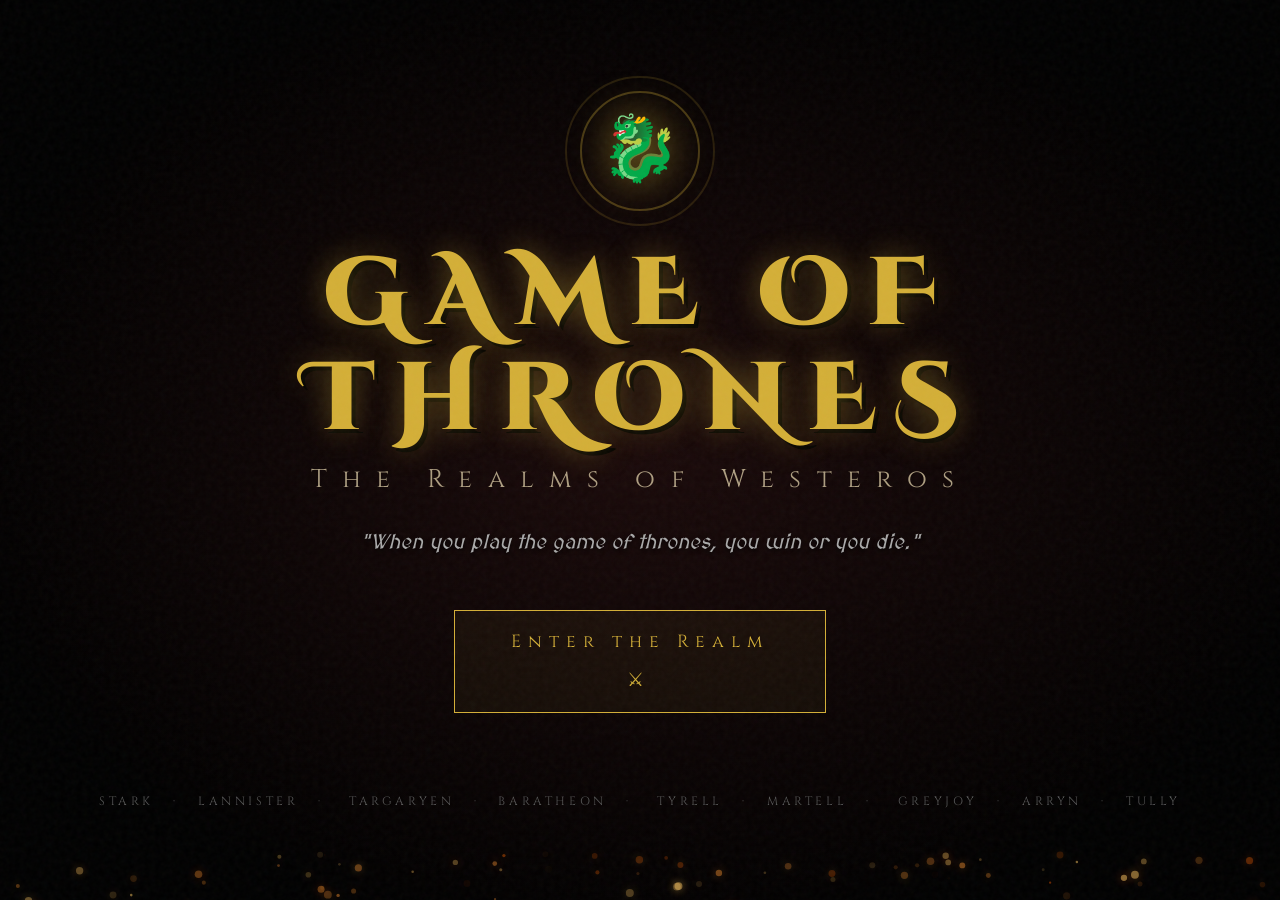
==== index.html @ ed0f96c6 "Upgrade: Added cinematic animations, 3D tilt, particles, and scroll reveals" ====
<!DOCTYPE html>
<html lang="en">
<head>
<meta charset="UTF-8">
<meta name="viewport" content="width=device-width, initial-scale=1.0">
<title>Game of Thrones — Realms of Westeros</title>
<link rel="stylesheet" href="style.css">
<link href="https://fonts.googleapis.com/css2?family=Cinzel+Decorative:wght@400;700;900&family=Cinzel:wght@400;700&family=MedievalSharp&display=swap" rel="stylesheet">
</head>
<body class="landing">

  <!-- Dynamic Ember Particles -->
  <canvas id="emberCanvas"></canvas>
  <div class="film-grain"></div>

  <div class="landing-content">
    <div class="sigil-container">
      <div class="sigil-ring"></div>
      <div class="sigil-ring delay"></div>
      <span class="sigil">🐉</span>
    </div>
    
    <h1 class="title-main">GAME OF THRONES</h1>
    <h2 class="title-sub">The Realms of Westeros</h2>
    <p class="motto">"When you play the game of thrones, you win or you die."</p>

    <a href="map.html" class="enter-btn">
      <span class="btn-text">Enter the Realm</span>
      <div class="sword-divider">
        <span>⚔</span>
      </div>
    </a>

    <div class="houses-strip">
      <span>STARK</span><span>·</span><span>LANNISTER</span><span>·</span>
      <span>TARGARYEN</span><span>·</span><span>BARATHEON</span><span>·</span>
      <span>TYRELL</span><span>·</span><span>MARTELL</span><span>·</span>
      <span>GREYJOY</span><span>·</span><span>ARRYN</span><span>·</span><span>TULLY</span>
    </div>
  </div>

  <script src="script.js"></script>
</body>
</html>
---- style.css ----
/* ============ GLOBAL & VARIABLES ============ */
* { margin: 0; padding: 0; box-sizing: border-box; }

:root {
  --gold: #d4af37;
  --gold-bright: #f0d878;
  --blood: #8a1c1c;
  --dark: #050508;
  --dark-2: #0e0e12;
  --dark-3: #16161d;
  --parchment: #d4c4a0;
  --steel: #8a9ab0;
  --ice: #c8e4ff;
  --ease-premium: cubic-bezier(0.22, 1, 0.36, 1);
}

body {
  background: var(--dark);
  color: var(--parchment);
  font-family: 'Cinzel', serif;
  overflow-x: hidden;
  min-height: 100vh;
  cursor: default;
}

/* Film Grain Overlay */
.film-grain {
  position: fixed;
  inset: 0;
  pointer-events: none;
  z-index: 9999;
  opacity: 0.04;
  background-image: url("data:image/svg+xml,%3Csvg viewBox='0 0 200 200' xmlns='http://www.w3.org/2000/svg'%3E%3Cfilter id='noise'%3E%3CfeTurbulence type='fractalNoise' baseFrequency='0.8' numOctaves='3' stitchTiles='stitch'/%3E%3C/filter%3E%3Crect width='100%25' height='100%25' filter='url(%23noise)'/%3E%3C/svg%3E");
}

/* Custom Scrollbar */
::-webkit-scrollbar { width: 8px; }
::-webkit-scrollbar-track { background: var(--dark); }
::-webkit-scrollbar-thumb { background: var(--gold); border-radius: 4px; }
::-webkit-scrollbar-thumb:hover { background: var(--gold-bright); }

/* ============ LANDING PAGE ============ */
body.landing {
  background: radial-gradient(ellipse at center, #1a0a0a 0%, #000 80%);
  display: flex;
  align-items: center;
  justify-content: center;
  min-height: 100vh;
  position: relative;
  overflow: hidden;
}

#emberCanvas {
  position: absolute;
  inset: 0;
  z-index: 1;
  pointer-events: none;
}

.landing-content {
  text-align: center;
  z-index: 2;
  padding: 2rem;
  animation: fadeInUp 2s var(--ease-premium);
}

@keyframes fadeInUp {
  from { opacity: 0; transform: translateY(60px); }
  to { opacity: 1; transform: translateY(0); }
}

.sigil-container {
  position: relative;
  width: 120px;
  height: 120px;
  margin: 0 auto 2rem;
  display: flex;
  align-items: center;
  justify-content: center;
}

.sigil {
  font-size: 4rem;
  color: var(--gold);
  text-shadow: 0 0 40px rgba(212, 175, 55, 0.6);
  animation: pulse 4s ease-in-out infinite;
  z-index: 2;
}

.sigil-ring {
  position: absolute;
  inset: 0;
  border: 2px solid rgba(212, 175, 55, 0.3);
  border-radius: 50%;
  animation: spin 15s linear infinite;
}

.sigil-ring.delay {
  inset: -15px;
  border-color: rgba(212, 175, 55, 0.15);
  animation: spin 25s linear infinite reverse;
}

@keyframes spin { to { transform: rotate(360deg); } }
@keyframes pulse {
  0%, 100% { transform: scale(1); opacity: 1; }
  50% { transform: scale(1.08); opacity: 0.85; }
}

.title-main {
  font-family: 'Cinzel Decorative', serif;
  font-size: clamp(2.5rem, 8vw, 6rem);
  font-weight: 900;
  color: var(--gold);
  letter-spacing: 0.2em;
  text-shadow: 0 0 30px rgba(212, 175, 55, 0.4), 4px 4px 0 #000;
  margin-bottom: 0.5rem;
  line-height: 1.1;
}

.title-sub {
  font-size: clamp(1rem, 3vw, 1.6rem);
  color: var(--parchment);
  letter-spacing: 0.6em;
  font-weight: 400;
  margin-bottom: 2rem;
  opacity: 0.8;
}

.motto {
  font-family: 'MedievalSharp', cursive;
  font-style: italic;
  font-size: 1.3rem;
  color: #aaa;
  margin-bottom: 3.5rem;
  max-width: 600px;
  margin-left: auto;
  margin-right: auto;
  text-shadow: 0 2px 4px rgba(0,0,0,0.8);
}

.enter-btn {
  display: inline-flex;
  flex-direction: column;
  align-items: center;
  padding: 1.2rem 3.5rem;
  border: 1px solid var(--gold);
  color: var(--gold);
  text-decoration: none;
  font-size: 1.1rem;
  letter-spacing: 0.4em;
  background: rgba(212, 175, 55, 0.05);
  position: relative;
  transition: all 0.5s var(--ease-premium);
  overflow: hidden;
}

.enter-btn::before {
  content: '';
  position: absolute;
  inset: 0;
  background: linear-gradient(90deg, transparent, rgba(212, 175, 55, 0.2), transparent);
  transform: translateX(-100%);
  transition: transform 0.8s var(--ease-premium);
}

.enter-btn:hover {
  background: rgba(212, 175, 55, 0.15);
  color: var(--gold-bright);
  box-shadow: 0 0 40px rgba(212, 175, 55, 0.3), inset 0 0 20px rgba(212, 175, 55, 0.1);
  transform: translateY(-3px);
  border-color: var(--gold-bright);
}

.enter-btn:hover::before { transform: translateX(100%); }

.sword-divider {
  margin-top: 0.8rem;
  color: var(--gold);
  font-size: 1.2rem;
  letter-spacing: 0.5em;
}

.houses-strip {
  margin-top: 5rem;
  color: #555;
  letter-spacing: 0.3em;
  font-size: 0.75rem;
}

.houses-strip span {
  margin: 0 0.6rem;
  transition: all 0.3s;
  cursor: default;
}

.houses-strip span:hover {
  color: var(--gold);
  text-shadow: 0 0 10px rgba(212, 175, 55, 0.5);
}

/* ============ MAIN PAGE ============ */
body.main-page {
  background: radial-gradient(ellipse at top, #120a0a 0%, #050508 60%);
}

#particleCanvas {
  position: fixed;
  inset: 0;
  pointer-events: none;
  z-index: 0;
}

.top-bar {
  position: sticky;
  top: 0;
  z-index: 100;
  background: rgba(5, 5, 8, 0.85);
  backdrop-filter: blur(12px);
  border-bottom: 1px solid rgba(212, 175, 55, 0.3);
  padding: 1rem 2rem;
  display: flex;
  justify-content: space-between;
  align-items: center;
  flex-wrap: wrap;
  gap: 1rem;
  box-shadow: 0 4px 30px rgba(0,0,0,0.8);
}

.brand {
  color: var(--gold);
  font-weight: 900;
  letter-spacing: 0.3em;
  font-size: 1rem;
}

nav { display: flex; gap: 0.5rem; flex-wrap: wrap; }

.nav-btn {
  background: transparent;
  border: 1px solid rgba(255,255,255,0.1);
  color: var(--parchment);
  padding: 0.6rem 1.2rem;
  font-family: 'Cinzel', serif;
  font-size: 0.8rem;
  letter-spacing: 0.15em;
  cursor: pointer;
  transition: all 0.3s var(--ease-premium);
  position: relative;
  overflow: hidden;
}

.nav-btn::after {
  content: '';
  position: absolute;
  bottom: 0; left: 0; width: 0; height: 2px;
  background: var(--gold);
  transition: width 0.3s var(--ease-premium);
}

.nav-btn:hover, .nav-btn.active {
  color: var(--gold);
  border-color: var(--gold);
  background: rgba(212, 175, 55, 0.05);
}

.nav-btn:hover::after, .nav-btn.active::after { width: 100%; }

/* ============ SECTIONS & SCROLL REVEAL ============ */
.section {
  display: none;
  padding: 4rem 2rem;
  max-width: 1400px;
  margin: 0 auto;
  position: relative;
  z-index: 1;
}

.section.active { display: block; animation: fadeIn 0.8s var(--ease-premium); }

@keyframes fadeIn { from { opacity: 0; } to { opacity: 1; } }

.section-title {
  text-align: center;
  font-family: 'Cinzel Decorative', serif;
  font-size: clamp(2rem, 5vw, 3.5rem);
  color: var(--gold);
  letter-spacing: 0.2em;
  margin-bottom: 0.5rem;
  text-shadow: 2px 2px 0 #000, 0 0 30px rgba(212, 175, 55, 0.3);
}

.section-sub {
  text-align: center;
  font-family: 'MedievalSharp', cursive;
  font-style: italic;
  color: #888;
  margin-bottom: 4rem;
  font-size: 1.2rem;
}

.reveal {
  opacity: 0;
  transform: translateY(40px);
  transition: all 0.8s var(--ease-premium);
}

.reveal.visible {
  opacity: 1;
  transform: translateY(0);
}

/* ============ MAP ============ */
.map-container {
  max-width: 700px;
  margin: 0 auto;
  background: linear-gradient(135deg, #12100a 0%, #08080a 100%);
  border: 2px solid rgba(212, 175, 55, 0.4);
  padding: 1.5rem;
  box-shadow: 0 0 60px rgba(212, 175, 55, 0.1), inset 0 0 80px rgba(0,0,0,0.9);
  position: relative;
}

.map-container::before {
  content: '';
  position: absolute;
  inset: 10px;
  border: 1px solid rgba(212, 175, 55, 0.2);
  pointer-events: none;
}

.westeros-map {
  width: 100%;
  height: auto;
  display: block;
  filter: drop-shadow(0 0 15px rgba(0,0,0,0.9));
}

.region {
  cursor: pointer;
  transition: all 0.4s var(--ease-premium);
}

.region:hover {
  filter: brightness(1.4) drop-shadow(0 0 12px var(--gold));
  stroke: var(--gold) !important;
  stroke-width: 2.5 !important;
  transform-origin: center;
}

.wall-marker:hover {
  filter: brightness(1.5) drop-shadow(0 0 20px #fff);
}

.compass { animation: spin 60s linear infinite; }

/* ============ KINGDOMS GRID (3D TILT) ============ */
.kingdoms-grid {
  display: grid;
  grid-template-columns: repeat(auto-fit, minmax(320px, 1fr));
  gap: 2.5rem;
  margin-top: 2rem;
  perspective: 1000px;
}

.kingdom-card {
  background: linear-gradient(145deg, rgba(20, 18, 12, 0.9), rgba(8, 8, 10, 0.95));
  border: 1px solid rgba(212, 175, 55, 0.3);
  padding: 2.5rem 2rem;
  position: relative;
  transition: transform 0.1s, box-shadow 0.4s var(--ease-premium), border-color 0.4s;
  transform-style: preserve-3d;
  backdrop-filter: blur(5px);
}

.kingdom-card::before {
  content: '';
  position: absolute;
  top: 12px; left: 12px; right: 12px; bottom: 12px;
  border: 1px solid rgba(212, 175, 55, 0.15);
  pointer-events: none;
  transition: border-color 0.4s;
}

.kingdom-card:hover {
  box-shadow: 0 20px 50px rgba(0,0,0,0.6), 0 0 30px rgba(212, 175, 55, 0.15);
  border-color: var(--gold);
}

.kingdom-card:hover::before { border-color: rgba(212, 175, 55, 0.4); }

.card-sigil {
  font-size: 3.5rem;
  text-align: center;
  margin-bottom: 1.5rem;
  filter: drop-shadow(0 0 15px rgba(212, 175, 55, 0.4));
  transform: translateZ(20px);
}

.kingdom-card h3 {
  color: var(--gold);
  font-family: 'Cinzel Decorative', serif;
  font-size: 1.5rem;
  text-align: center;
  letter-spacing: 0.15em;
  margin-bottom: 0.5rem;
  transform: translateZ(15px);
}

.kingdom-card .house {
  color: var(--gold-bright);
  text-align: center;
  font-weight: 700;
  margin-bottom: 0.3rem;
  transform: translateZ(10px);
}

.kingdom-card .seat {
  color: #999;
  text-align: center;
  font-size: 0.9rem;
  font-style: italic;
  margin-bottom: 0.8rem;
  transform: translateZ(10px);
}

.kingdom-card .words {
  color: var(--blood);
  text-align: center;
  font-family: 'MedievalSharp', cursive;
  font-style: italic;
  margin-bottom: 1.5rem;
  font-size: 1rem;
  transform: translateZ(10px);
}

.kingdom-card .desc {
  color: var(--parchment);
  font-family: 'MedievalSharp', cursive;
  line-height: 1.7;
  font-size: 0.95rem;
  transform: translateZ(5px);
}

/* ============ THE WALL ============ */
.wall-hero {
  max-width: 900px;
  margin: 0 auto 4rem;
  background: linear-gradient(180deg, #0a1525 0%, #02050a 100%);
  border: 1px solid rgba(138, 154, 176, 0.4);
  padding: 3rem 2rem;
  position: relative;
  overflow: hidden;
  box-shadow: 0 0 50px rgba(138, 154, 176, 0.1);
}

.wall-hero::before {
  content: '';
  position: absolute;
  inset: 0;
  background: linear-gradient(180deg, transparent 0%, rgba(200, 228, 255, 0.03) 50%, transparent 100%);
  animation: iceSweep 6s ease-in-out infinite;
}

@keyframes iceSweep {
  0%, 100% { transform: translateY(-100%); }
  50% { transform: translateY(100%); }
}

.wall-visual {
  display: flex;
  justify-content: center;
  gap: 3px;
  margin-bottom: 3rem;
  height: 160px;
  align-items: flex-end;
}

.ice-block {
  width: 70px;
  background: linear-gradient(180deg, #e8f4ff 0%, #a8c8e8 30%, #6a8aaa 70%, #2a4a6a 100%);
  border: 1px solid rgba(200, 228, 255, 0.4);
  box-shadow: inset 0 0 30px rgba(255,255,255,0.3), 0 0 20px rgba(168, 200, 232, 0.2);
  animation: iceShimmer 4s ease-in-out infinite;
}

.ice-block:nth-child(1) { height: 100%; animation-delay: 0s; }
.ice-block:nth-child(2) { height: 130%; animation-delay: 0.3s; }
.ice-block:nth-child(3) { height: 150%; animation-delay: 0.6s; }
.ice-block:nth-child(4) { height: 130%; animation-delay: 0.9s; }
.ice-block:nth-child(5) { height: 100%; animation-delay: 1.2s; }

@keyframes iceShimmer {
  0%, 100% { filter: brightness(1); }
  50% { filter: brightness(1.3); }
}

.wall-stats {
  display: grid;
  grid-template-columns: repeat(auto-fit, minmax(140px, 1fr));
  gap: 1.5rem;
  text-align: center;
}

.stat {
  padding: 1.5rem 1rem;
  border: 1px solid rgba(138, 154, 176, 0.3);
  background: rgba(0,0,0,0.4);
  backdrop-filter: blur(5px);
  transition: all 0.3s;
}

.stat:hover {
  border-color: var(--ice);
  box-shadow: 0 0 20px rgba(200, 228, 255, 0.1);
}

.stat span {
  display: block;
  font-size: 2.5rem;
  color: var(--ice);
  font-weight: 900;
  text-shadow: 0 0 15px rgba(200, 228, 255, 0.6);
  margin-bottom: 0.5rem;
  font-family: 'Cinzel Decorative', serif;
}

.stat {
  color: #8aaacc;
  font-size: 0.9rem;
  letter-spacing: 0.15em;
}

.wall-content { max-width: 900px; margin: 0 auto; }

.wall-chapter {
  background: linear-gradient(135deg, rgba(10, 26, 42, 0.6), rgba(0, 0, 0, 0.8));
  border-left: 3px solid var(--steel);
  padding: 2.5rem;
  margin-bottom: 2rem;
  position: relative;
  backdrop-filter: blur(5px);
  border: 1px solid rgba(138, 154, 176, 0.2);
  border-left: 3px solid var(--steel);
}

.wall-chapter h3 {
  color: var(--ice);
  font-family: 'Cinzel Decorative', serif;
  font-size: 1.6rem;
  letter-spacing: 0.15em;
  margin-bottom: 1.2rem;
}

.wall-chapter p {
  color: var(--parchment);
  font-family: 'MedievalSharp', cursive;
  line-height: 1.9;
  margin-bottom: 1rem;
  font-size: 1.05rem;
}

.wall-chapter ul { list-style: none; margin: 1.5rem 0; }

.wall-chapter li {
  padding: 0.6rem 0 0.6rem 2rem;
  position: relative;
  color: var(--parchment);
  font-family: 'MedievalSharp', cursive;
  font-size: 1.05rem;
}

.wall-chapter li::before {
  content: '⚔';
  position: absolute;
  left: 0;
  color: var(--gold);
}

.oath {
  font-style: italic;
  color: var(--ice) !important;
  border-top: 1px solid rgba(138, 154, 176, 0.3);
  border-bottom: 1px solid rgba(138, 154, 176, 0.3);
  padding: 1.5rem 0;
  margin-top: 1.5rem;
  text-align: center;
  font-size: 1.1rem;
  letter-spacing: 0.05em;
}

/* ============ INFO PANEL ============ */
.info-panel {
  position: fixed;
  top: 50%;
  left: 50%;
  transform: translate(-50%, -50%) scale(0.9);
  background: linear-gradient(145deg, #14120c, #08080a);
  border: 2px solid var(--gold);
  padding: 3rem;
  max-width: 500px;
  width: 90%;
  z-index: 200;
  box-shadow: 0 0 80px rgba(212, 175, 55, 0.3), 0 20px 60px rgba(0,0,0,0.9);
  animation: panelIn 0.5s var(--ease-premium) forwards;
  backdrop-filter: blur(15px);
}

.info-panel.hidden { display: none; }

@keyframes panelIn {
  to { opacity: 1; transform: translate(-50%, -50%) scale(1); }
}

.close-btn {
  position: absolute;
  top: 1rem;
  right: 1rem;
  background: transparent;
  border: 1px solid rgba(212, 175, 55, 0.3);
  color: var(--gold);
  width: 36px;
  height: 36px;
  font-size: 1.2rem;
  cursor: pointer;
  transition: all 0.3s;
  display: flex;
  align-items: center;
  justify-content: center;
}

.close-btn:hover {
  background: var(--gold);
  color: #000;
}

/* ============ FOOTER ============ */
footer {
  text-align: center;
  padding: 3rem 2rem;
  color: #444;
  border-top: 1px solid rgba(212, 175, 55, 0.1);
  margin-top: 4rem;
  font-size: 0.8rem;
  letter-spacing: 0.2em;
  position: relative;
  z-index: 1;
}

/* ============ RESPONSIVE ============ */
@media (max-width: 768px) {
  .top-bar { flex-direction: column; padding: 1rem; }
  .kingdoms-grid { grid-template-columns: 1fr; }
  .section { padding: 2rem 1rem; }
  .wall-visual { height: 100px; }
  .ice-block { width: 40px; }
}
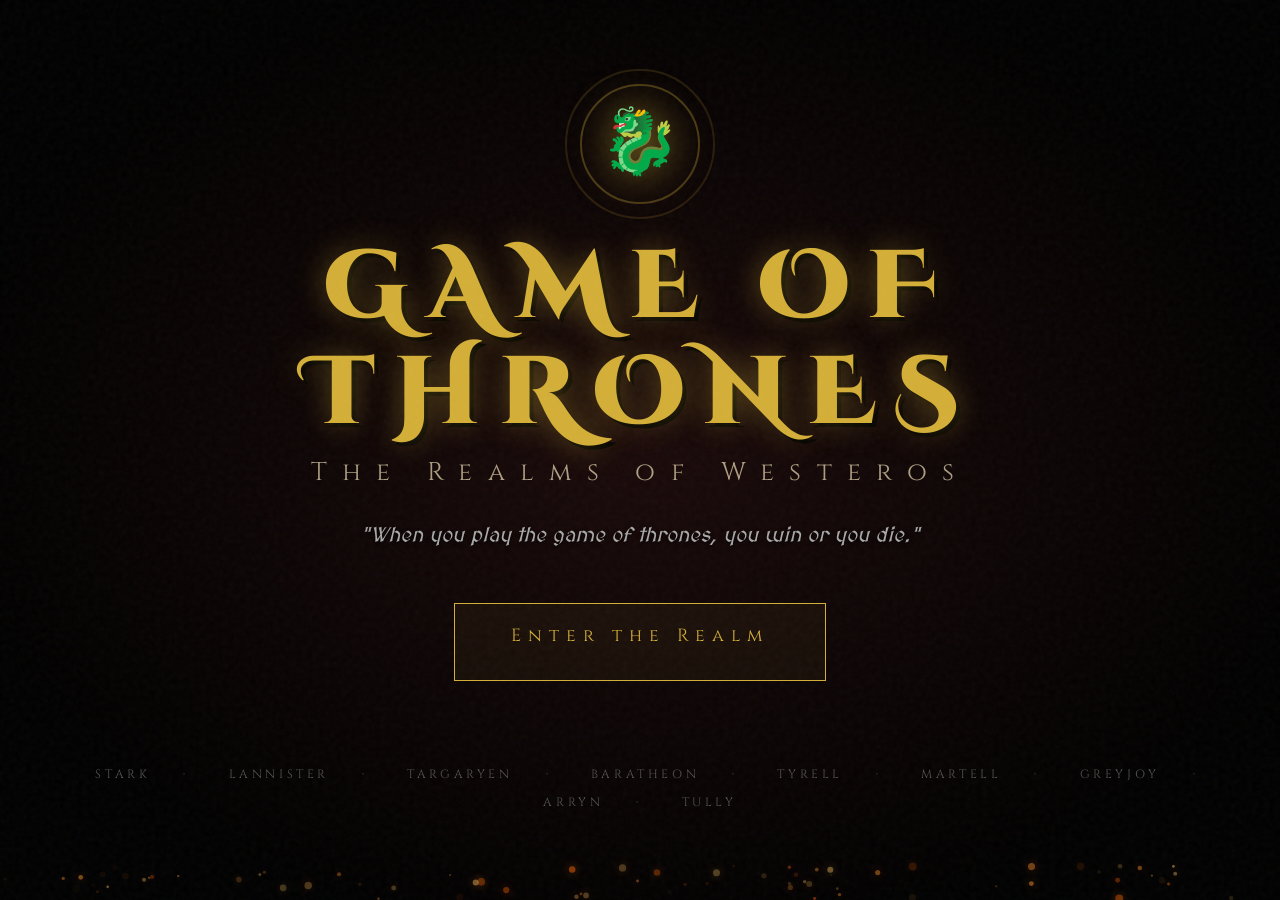
==== commit 067f118e: "Upgrade: Added cinematic animations, 3D tilt, particles, and scroll reveals" ====
--- a/index.html
+++ b/index.html
@@ -27,15 +27,48 @@
     <a href="map.html" class="enter-btn">
       <span class="btn-text">Enter the Realm</span>
       <div class="sword-divider">
-        <span>⚔</span>
+        <span></span>
       </div>
     </a>
 
     <div class="houses-strip">
-      <span>STARK</span><span>·</span><span>LANNISTER</span><span>·</span>
-      <span>TARGARYEN</span><span>·</span><span>BARATHEON</span><span>·</span>
-      <span>TYRELL</span><span>·</span><span>MARTELL</span><span>·</span>
-      <span>GREYJOY</span><span>·</span><span>ARRYN</span><span>·</span><span>TULLY</span>
+      <span class="house-btn" data-house="stark">STARK</span><span>·</span>
+      <span class="house-btn" data-house="lannister">LANNISTER</span><span>·</span>
+      <span class="house-btn" data-house="targaryen">TARGARYEN</span><span>·</span>
+      <span class="house-btn" data-house="baratheon">BARATHEON</span><span>·</span>
+      <span class="house-btn" data-house="tyrell">TYRELL</span><span>·</span>
+      <span class="house-btn" data-house="martell">MARTELL</span><span>·</span>
+      <span class="house-btn" data-house="greyjoy">GREYJOY</span><span>·</span>
+      <span class="house-btn" data-house="arryn">ARRYN</span><span>·</span>
+      <span class="house-btn" data-house="tully">TULLY</span>
+    </div>
+  </div>
+
+  <!-- House Modal -->
+  <div id="houseModal" class="house-modal hidden">
+    <div class="modal-content">
+      <button class="modal-close" onclick="closeHouseModal()">✕</button>
+      <div class="modal-header">
+        <div class="modal-sigil" id="modalSigil">🐺</div>
+        <h2 class="modal-title" id="modalHouseName">House Stark</h2>
+        <p class="modal-words" id="modalWords">"Winter is Coming"</p>
+      </div>
+      <div class="modal-body">
+        <div class="modal-section">
+          <h3>📜 History</h3>
+          <p id="modalHistory">Content here...</p>
+        </div>
+        <div class="modal-section">
+          <h3>🏰 Seat & Region</h3>
+          <p id="modalSeat">Content here...</p>
+        </div>
+        <div class="modal-section">
+          <h3>⚔ Main Characters</h3>
+          <div class="characters-grid" id="modalCharacters">
+            <!-- Characters injected here -->
+          </div>
+        </div>
+      </div>
     </div>
   </div>
 
--- a/style.css
+++ b/style.css
@@ -654,4 +654,251 @@
   .section { padding: 2rem 1rem; }
   .wall-visual { height: 100px; }
   .ice-block { width: 40px; }
+}
+/* House Buttons - Enhanced */
+.house-btn {
+  cursor: pointer;
+  transition: all 0.4s var(--ease-premium);
+  display: inline-block;
+  padding: 0.3rem 0.8rem;
+  border: 1px solid transparent;
+  border-radius: 3px;
+  position: relative;
+  z-index: 10;
+}
+
+.house-btn:hover {
+  color: var(--gold-bright);
+  text-shadow: 0 0 15px rgba(212, 175, 55, 0.8);
+  border-color: rgba(212, 175, 55, 0.3);
+  background: rgba(212, 175, 55, 0.05);
+  transform: translateY(-2px);
+}
+
+.house-btn::before {
+  content: '';
+  position: absolute;
+  inset: 0;
+  background: radial-gradient(circle, rgba(212,175,55,0.2) 0%, transparent 70%);
+  opacity: 0;
+  transition: opacity 0.4s;
+  border-radius: 3px;
+}
+
+.house-btn:hover::before {
+  opacity: 1;
+}
+
+/* House Modal */
+.house-modal {
+  position: fixed;
+  inset: 0;
+  z-index: 10000;
+  display: flex;
+  align-items: center;
+  justify-content: center;
+  padding: 2rem;
+  background: rgba(0, 0, 0, 0.9);
+  backdrop-filter: blur(8px);
+  animation: modalFadeIn 0.4s var(--ease-premium);
+  overflow-y: auto;
+}
+
+.house-modal.hidden {
+  display: none;
+}
+
+@keyframes modalFadeIn {
+  from { opacity: 0; }
+  to { opacity: 1; }
+}
+
+.modal-content {
+  background: linear-gradient(145deg, #1a1410 0%, #0e0e12 100%);
+  border: 2px solid var(--gold);
+  max-width: 900px;
+  width: 100%;
+  max-height: 90vh;
+  overflow-y: auto;
+  position: relative;
+  box-shadow: 0 0 80px rgba(212, 175, 55, 0.3), 0 20px 60px rgba(0,0,0,0.9);
+  animation: modalSlideIn 0.5s var(--ease-premium);
+}
+
+@keyframes modalSlideIn {
+  from { 
+    opacity: 0; 
+    transform: translateY(-40px) scale(0.95); 
+  }
+  to { 
+    opacity: 1; 
+    transform: translateY(0) scale(1); 
+  }
+}
+
+.modal-close {
+  position: absolute;
+  top: 1.5rem;
+  right: 1.5rem;
+  background: transparent;
+  border: 1px solid rgba(212, 175, 55, 0.4);
+  color: var(--gold);
+  width: 40px;
+  height: 40px;
+  font-size: 1.5rem;
+  cursor: pointer;
+  transition: all 0.3s;
+  display: flex;
+  align-items: center;
+  justify-content: center;
+  z-index: 10;
+}
+
+.modal-close:hover {
+  background: var(--gold);
+  color: #000;
+  transform: rotate(90deg);
+}
+
+.modal-header {
+  text-align: center;
+  padding: 3rem 2rem 2rem;
+  background: linear-gradient(180deg, rgba(212,175,55,0.1) 0%, transparent 100%);
+  border-bottom: 1px solid rgba(212, 175, 55, 0.2);
+}
+
+.modal-sigil {
+  font-size: 6rem;
+  margin-bottom: 1rem;
+  filter: drop-shadow(0 0 30px rgba(212, 175, 55, 0.6));
+  animation: sigilPulse 3s ease-in-out infinite;
+}
+
+@keyframes sigilPulse {
+  0%, 100% { transform: scale(1); }
+  50% { transform: scale(1.05); }
+}
+
+.modal-title {
+  font-family: 'Cinzel Decorative', serif;
+  font-size: 2.5rem;
+  color: var(--gold);
+  letter-spacing: 0.2em;
+  margin-bottom: 0.5rem;
+  text-shadow: 0 0 20px rgba(212, 175, 55, 0.4);
+}
+
+.modal-words {
+  font-family: 'MedievalSharp', cursive;
+  font-style: italic;
+  color: var(--blood);
+  font-size: 1.3rem;
+  letter-spacing: 0.1em;
+}
+
+.modal-body {
+  padding: 2.5rem;
+}
+
+.modal-section {
+  margin-bottom: 2.5rem;
+}
+
+.modal-section h3 {
+  font-family: 'Cinzel Decorative', serif;
+  color: var(--gold);
+  font-size: 1.4rem;
+  letter-spacing: 0.15em;
+  margin-bottom: 1rem;
+  padding-bottom: 0.5rem;
+  border-bottom: 1px solid rgba(212, 175, 55, 0.2);
+}
+
+.modal-section p {
+  font-family: 'MedievalSharp', cursive;
+  color: var(--parchment);
+  line-height: 1.9;
+  font-size: 1.05rem;
+}
+
+.characters-grid {
+  display: grid;
+  grid-template-columns: repeat(auto-fit, minmax(200px, 1fr));
+  gap: 1.5rem;
+  margin-top: 1rem;
+}
+
+.character-card {
+  background: rgba(212, 175, 55, 0.05);
+  border: 1px solid rgba(212, 175, 55, 0.2);
+  padding: 1.5rem;
+  text-align: center;
+  transition: all 0.3s var(--ease-premium);
+}
+
+.character-card:hover {
+  transform: translateY(-5px);
+  border-color: var(--gold);
+  box-shadow: 0 10px 30px rgba(212, 175, 55, 0.2);
+}
+
+.character-sigil {
+  font-size: 2.5rem;
+  margin-bottom: 0.8rem;
+}
+
+.character-name {
+  font-family: 'Cinzel', serif;
+  color: var(--gold-bright);
+  font-weight: 700;
+  font-size: 1.1rem;
+  margin-bottom: 0.3rem;
+}
+
+.character-title {
+  font-family: 'MedievalSharp', cursive;
+  color: #888;
+  font-size: 0.9rem;
+  font-style: italic;
+}
+
+/* Scrollbar for modal */
+.modal-content::-webkit-scrollbar {
+  width: 8px;
+}
+
+.modal-content::-webkit-scrollbar-track {
+  background: #0a0a0a;
+}
+
+.modal-content::-webkit-scrollbar-thumb {
+  background: var(--gold);
+  border-radius: 4px;
+}
+
+/* Responsive */
+@media (max-width: 768px) {
+  .modal-content {
+    max-height: 95vh;
+  }
+  
+  .modal-header {
+    padding: 2rem 1.5rem 1.5rem;
+  }
+  
+  .modal-sigil {
+    font-size: 4rem;
+  }
+  
+  .modal-title {
+    font-size: 1.8rem;
+  }
+  
+  .modal-body {
+    padding: 1.5rem;
+  }
+  
+  .characters-grid {
+    grid-template-columns: 1fr;
+  }
 }
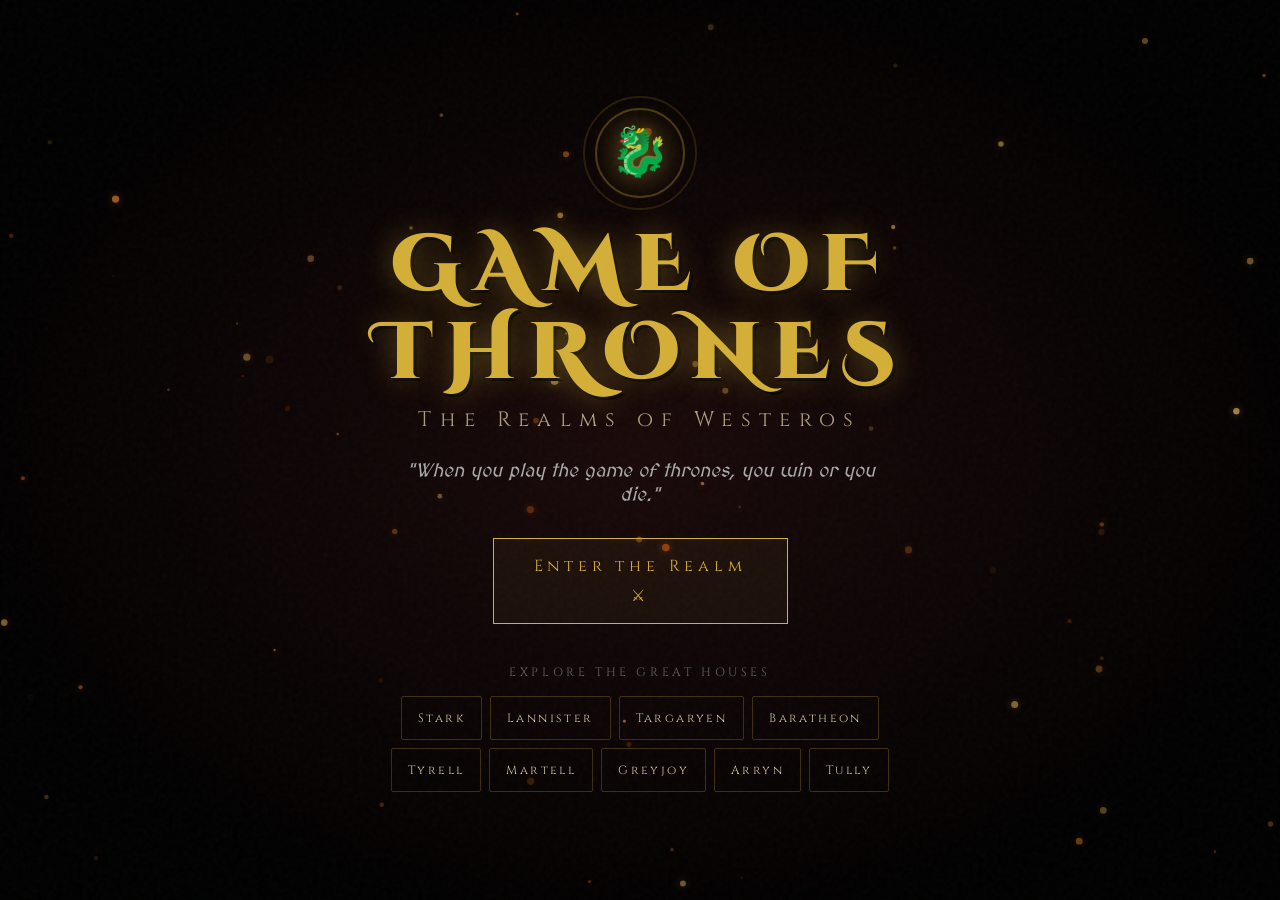
==== commit 74db22f3: "Mobile UI overhaul: hamburger menu, bottom sheets, list view, performance" ====
--- a/index.html
+++ b/index.html
@@ -2,14 +2,14 @@
 <html lang="en">
 <head>
 <meta charset="UTF-8">
-<meta name="viewport" content="width=device-width, initial-scale=1.0">
+<meta name="viewport" content="width=device-width, initial-scale=1.0, maximum-scale=5.0">
+<meta name="theme-color" content="#050508">
 <title>Game of Thrones — Realms of Westeros</title>
 <link rel="stylesheet" href="style.css">
 <link href="https://fonts.googleapis.com/css2?family=Cinzel+Decorative:wght@400;700;900&family=Cinzel:wght@400;700&family=MedievalSharp&display=swap" rel="stylesheet">
 </head>
 <body class="landing">
 
-  <!-- Dynamic Ember Particles -->
   <canvas id="emberCanvas"></canvas>
   <div class="film-grain"></div>
 
@@ -20,52 +20,53 @@
       <span class="sigil">🐉</span>
     </div>
     
-    <h1 class="title-main">GAME OF THRONES</h1>
+    <h1 class="title-main">GAME OF<br>THRONES</h1>
     <h2 class="title-sub">The Realms of Westeros</h2>
     <p class="motto">"When you play the game of thrones, you win or you die."</p>
 
     <a href="map.html" class="enter-btn">
       <span class="btn-text">Enter the Realm</span>
-      <div class="sword-divider">
-        <span></span>
-      </div>
+      <div class="sword-divider"><span>⚔</span></div>
     </a>
 
+    <div class="houses-label">Explore the Great Houses</div>
     <div class="houses-strip">
-      <span class="house-btn" data-house="stark">STARK</span><span>·</span>
-      <span class="house-btn" data-house="lannister">LANNISTER</span><span>·</span>
-      <span class="house-btn" data-house="targaryen">TARGARYEN</span><span>·</span>
-      <span class="house-btn" data-house="baratheon">BARATHEON</span><span>·</span>
-      <span class="house-btn" data-house="tyrell">TYRELL</span><span>·</span>
-      <span class="house-btn" data-house="martell">MARTELL</span><span>·</span>
-      <span class="house-btn" data-house="greyjoy">GREYJOY</span><span>·</span>
-      <span class="house-btn" data-house="arryn">ARRYN</span><span>·</span>
-      <span class="house-btn" data-house="tully">TULLY</span>
+      <button class="house-btn" data-house="stark">Stark</button>
+      <button class="house-btn" data-house="lannister">Lannister</button>
+      <button class="house-btn" data-house="targaryen">Targaryen</button>
+      <button class="house-btn" data-house="baratheon">Baratheon</button>
+      <button class="house-btn" data-house="tyrell">Tyrell</button>
+      <button class="house-btn" data-house="martell">Martell</button>
+      <button class="house-btn" data-house="greyjoy">Greyjoy</button>
+      <button class="house-btn" data-house="arryn">Arryn</button>
+      <button class="house-btn" data-house="tully">Tully</button>
     </div>
   </div>
 
   <!-- House Modal -->
-  <div id="houseModal" class="house-modal hidden">
-    <div class="modal-content">
-      <button class="modal-close" onclick="closeHouseModal()">✕</button>
-      <div class="modal-header">
-        <div class="modal-sigil" id="modalSigil">🐺</div>
-        <h2 class="modal-title" id="modalHouseName">House Stark</h2>
-        <p class="modal-words" id="modalWords">"Winter is Coming"</p>
-      </div>
-      <div class="modal-body">
-        <div class="modal-section">
-          <h3>📜 History</h3>
-          <p id="modalHistory">Content here...</p>
+  <div id="houseModal" class="house-modal hidden" role="dialog" aria-modal="true">
+    <div class="modal-backdrop"></div>
+    <div class="modal-sheet">
+      <div class="modal-drag-handle"></div>
+      <button class="modal-close" onclick="closeHouseModal()" aria-label="Close">✕</button>
+      <div class="modal-scroll">
+        <div class="modal-header">
+          <div class="modal-sigil" id="modalSigil">🐺</div>
+          <h2 class="modal-title" id="modalHouseName">House Stark</h2>
+          <p class="modal-words" id="modalWords">"Winter is Coming"</p>
         </div>
-        <div class="modal-section">
-          <h3>🏰 Seat & Region</h3>
-          <p id="modalSeat">Content here...</p>
-        </div>
-        <div class="modal-section">
-          <h3>⚔ Main Characters</h3>
-          <div class="characters-grid" id="modalCharacters">
-            <!-- Characters injected here -->
+        <div class="modal-body">
+          <div class="modal-section">
+            <h3>📜 History</h3>
+            <p id="modalHistory"></p>
+          </div>
+          <div class="modal-section">
+            <h3>🏰 Seat & Region</h3>
+            <p id="modalSeat"></p>
+          </div>
+          <div class="modal-section">
+            <h3>⚔ Main Characters</h3>
+            <div class="characters-grid" id="modalCharacters"></div>
           </div>
         </div>
       </div>
--- a/style.css
+++ b/style.css
@@ -1,5 +1,4 @@
-/* ============ GLOBAL & VARIABLES ============ */
-* { margin: 0; padding: 0; box-sizing: border-box; }
+* { margin: 0; padding: 0; box-sizing: border-box; -webkit-tap-highlight-color: transparent; }
 
 :root {
   --gold: #d4af37;
@@ -7,12 +6,14 @@
   --blood: #8a1c1c;
   --dark: #050508;
   --dark-2: #0e0e12;
-  --dark-3: #16161d;
   --parchment: #d4c4a0;
   --steel: #8a9ab0;
   --ice: #c8e4ff;
-  --ease-premium: cubic-bezier(0.22, 1, 0.36, 1);
-}
+  --ease: cubic-bezier(0.22, 1, 0.36, 1);
+  --safe-bottom: env(safe-area-inset-bottom, 0px);
+}
+
+html { scroll-behavior: smooth; -webkit-text-size-adjust: 100%; }
 
 body {
   background: var(--dark);
@@ -20,468 +21,518 @@
   font-family: 'Cinzel', serif;
   overflow-x: hidden;
   min-height: 100vh;
-  cursor: default;
-}
-
-/* Film Grain Overlay */
+  min-height: 100dvh;
+  -webkit-font-smoothing: antialiased;
+}
+
 .film-grain {
-  position: fixed;
-  inset: 0;
-  pointer-events: none;
-  z-index: 9999;
-  opacity: 0.04;
-  background-image: url("data:image/svg+xml,%3Csvg viewBox='0 0 200 200' xmlns='http://www.w3.org/2000/svg'%3E%3Cfilter id='noise'%3E%3CfeTurbulence type='fractalNoise' baseFrequency='0.8' numOctaves='3' stitchTiles='stitch'/%3E%3C/filter%3E%3Crect width='100%25' height='100%25' filter='url(%23noise)'/%3E%3C/svg%3E");
-}
-
-/* Custom Scrollbar */
-::-webkit-scrollbar { width: 8px; }
+  position: fixed; inset: 0; pointer-events: none; z-index: 9998;
+  opacity: 0.03;
+  background-image: url("data:image/svg+xml,%3Csvg viewBox='0 0 200 200' xmlns='http://www.w3.org/2000/svg'%3E%3Cfilter id='n'%3E%3CfeTurbulence type='fractalNoise' baseFrequency='0.9' numOctaves='3'/%3E%3C/filter%3E%3Crect width='100%25' height='100%25' filter='url(%23n)'/%3E%3C/svg%3E");
+}
+
+::-webkit-scrollbar { width: 6px; height: 6px; }
 ::-webkit-scrollbar-track { background: var(--dark); }
-::-webkit-scrollbar-thumb { background: var(--gold); border-radius: 4px; }
-::-webkit-scrollbar-thumb:hover { background: var(--gold-bright); }
+::-webkit-scrollbar-thumb { background: var(--gold); border-radius: 3px; }
 
 /* ============ LANDING PAGE ============ */
 body.landing {
   background: radial-gradient(ellipse at center, #1a0a0a 0%, #000 80%);
-  display: flex;
-  align-items: center;
-  justify-content: center;
-  min-height: 100vh;
-  position: relative;
-  overflow: hidden;
-}
-
-#emberCanvas {
-  position: absolute;
-  inset: 0;
-  z-index: 1;
-  pointer-events: none;
-}
+  display: flex; align-items: center; justify-content: center;
+  min-height: 100vh; min-height: 100dvh;
+  position: relative; overflow: hidden;
+  padding: 1rem;
+}
+
+#emberCanvas { position: absolute; inset: 0; z-index: 1; pointer-events: none; }
 
 .landing-content {
-  text-align: center;
-  z-index: 2;
-  padding: 2rem;
-  animation: fadeInUp 2s var(--ease-premium);
-}
-
-@keyframes fadeInUp {
-  from { opacity: 0; transform: translateY(60px); }
-  to { opacity: 1; transform: translateY(0); }
-}
+  text-align: center; z-index: 2; padding: 1.5rem;
+  animation: fadeInUp 1.5s var(--ease);
+  width: 100%; max-width: 600px;
+}
+
+@keyframes fadeInUp { from { opacity: 0; transform: translateY(40px); } to { opacity: 1; transform: translateY(0); } }
 
 .sigil-container {
-  position: relative;
-  width: 120px;
-  height: 120px;
-  margin: 0 auto 2rem;
-  display: flex;
-  align-items: center;
-  justify-content: center;
+  position: relative; width: 90px; height: 90px;
+  margin: 0 auto 1.5rem;
+  display: flex; align-items: center; justify-content: center;
 }
 
 .sigil {
-  font-size: 4rem;
-  color: var(--gold);
-  text-shadow: 0 0 40px rgba(212, 175, 55, 0.6);
+  font-size: 3rem; color: var(--gold);
+  text-shadow: 0 0 30px rgba(212, 175, 55, 0.6);
   animation: pulse 4s ease-in-out infinite;
   z-index: 2;
 }
 
 .sigil-ring {
-  position: absolute;
-  inset: 0;
+  position: absolute; inset: 0;
   border: 2px solid rgba(212, 175, 55, 0.3);
   border-radius: 50%;
   animation: spin 15s linear infinite;
 }
-
-.sigil-ring.delay {
-  inset: -15px;
-  border-color: rgba(212, 175, 55, 0.15);
-  animation: spin 25s linear infinite reverse;
-}
+.sigil-ring.delay { inset: -12px; border-color: rgba(212, 175, 55, 0.15); animation-duration: 25s; animation-direction: reverse; }
 
 @keyframes spin { to { transform: rotate(360deg); } }
-@keyframes pulse {
-  0%, 100% { transform: scale(1); opacity: 1; }
-  50% { transform: scale(1.08); opacity: 0.85; }
-}
+@keyframes pulse { 0%, 100% { transform: scale(1); opacity: 1; } 50% { transform: scale(1.08); opacity: 0.85; } }
 
 .title-main {
   font-family: 'Cinzel Decorative', serif;
-  font-size: clamp(2.5rem, 8vw, 6rem);
-  font-weight: 900;
-  color: var(--gold);
-  letter-spacing: 0.2em;
-  text-shadow: 0 0 30px rgba(212, 175, 55, 0.4), 4px 4px 0 #000;
-  margin-bottom: 0.5rem;
-  line-height: 1.1;
+  font-size: clamp(2rem, 10vw, 5rem);
+  font-weight: 900; color: var(--gold);
+  letter-spacing: 0.15em;
+  text-shadow: 0 0 30px rgba(212, 175, 55, 0.4), 3px 3px 0 #000;
+  margin-bottom: 0.5rem; line-height: 1.1;
 }
 
 .title-sub {
-  font-size: clamp(1rem, 3vw, 1.6rem);
-  color: var(--parchment);
-  letter-spacing: 0.6em;
-  font-weight: 400;
-  margin-bottom: 2rem;
-  opacity: 0.8;
+  font-size: clamp(0.75rem, 3vw, 1.3rem);
+  color: var(--parchment); letter-spacing: 0.4em;
+  font-weight: 400; margin-bottom: 1.5rem; opacity: 0.8;
 }
 
 .motto {
   font-family: 'MedievalSharp', cursive;
-  font-style: italic;
-  font-size: 1.3rem;
-  color: #aaa;
-  margin-bottom: 3.5rem;
-  max-width: 600px;
-  margin-left: auto;
-  margin-right: auto;
-  text-shadow: 0 2px 4px rgba(0,0,0,0.8);
+  font-style: italic; font-size: clamp(0.95rem, 3vw, 1.2rem);
+  color: #aaa; margin-bottom: 2rem;
+  max-width: 500px; margin-left: auto; margin-right: auto;
+  padding: 0 0.5rem;
 }
 
 .enter-btn {
-  display: inline-flex;
-  flex-direction: column;
-  align-items: center;
-  padding: 1.2rem 3.5rem;
+  display: inline-flex; flex-direction: column; align-items: center;
+  padding: 1rem 2.5rem; min-height: 56px;
   border: 1px solid var(--gold);
-  color: var(--gold);
-  text-decoration: none;
-  font-size: 1.1rem;
-  letter-spacing: 0.4em;
+  color: var(--gold); text-decoration: none;
+  font-size: clamp(0.85rem, 2.5vw, 1rem);
+  letter-spacing: 0.3em;
   background: rgba(212, 175, 55, 0.05);
-  position: relative;
-  transition: all 0.5s var(--ease-premium);
-  overflow: hidden;
-}
-
-.enter-btn::before {
-  content: '';
-  position: absolute;
-  inset: 0;
-  background: linear-gradient(90deg, transparent, rgba(212, 175, 55, 0.2), transparent);
-  transform: translateX(-100%);
-  transition: transform 0.8s var(--ease-premium);
-}
-
-.enter-btn:hover {
+  position: relative; transition: all 0.4s var(--ease);
+  overflow: hidden; width: fit-content;
+  max-width: 100%;
+}
+
+.enter-btn:hover, .enter-btn:active {
   background: rgba(212, 175, 55, 0.15);
   color: var(--gold-bright);
-  box-shadow: 0 0 40px rgba(212, 175, 55, 0.3), inset 0 0 20px rgba(212, 175, 55, 0.1);
-  transform: translateY(-3px);
-  border-color: var(--gold-bright);
-}
-
-.enter-btn:hover::before { transform: translateX(100%); }
-
-.sword-divider {
-  margin-top: 0.8rem;
+  box-shadow: 0 0 30px rgba(212, 175, 55, 0.3);
+  transform: translateY(-2px);
+}
+
+.sword-divider { margin-top: 0.5rem; color: var(--gold); font-size: 1rem; }
+
+.houses-label {
+  margin-top: 2.5rem; margin-bottom: 1rem;
+  color: #666; font-size: 0.75rem;
+  letter-spacing: 0.3em; text-transform: uppercase;
+}
+
+.houses-strip {
+  display: flex; flex-wrap: wrap;
+  justify-content: center; gap: 0.5rem;
+  padding: 0 0.5rem;
+}
+
+.house-btn {
+  background: transparent;
+  border: 1px solid rgba(212, 175, 55, 0.25);
+  color: var(--parchment);
+  padding: 0.6rem 1rem;
+  min-height: 44px;
+  font-family: 'Cinzel', serif;
+  font-size: 0.75rem;
+  letter-spacing: 0.2em;
+  cursor: pointer;
+  transition: all 0.3s var(--ease);
+  border-radius: 2px;
+}
+
+.house-btn:hover, .house-btn:active {
+  color: var(--gold-bright);
+  border-color: var(--gold);
+  background: rgba(212, 175, 55, 0.1);
+  transform: translateY(-2px);
+  box-shadow: 0 0 15px rgba(212, 175, 55, 0.3);
+}
+
+/* ============ HOUSE MODAL (Bottom Sheet on Mobile) ============ */
+.house-modal {
+  position: fixed; inset: 0; z-index: 10000;
+  display: flex; align-items: flex-end; justify-content: center;
+  background: transparent;
+}
+
+.house-modal.hidden { display: none; }
+
+.modal-backdrop {
+  position: absolute; inset: 0;
+  background: rgba(0, 0, 0, 0.85);
+  backdrop-filter: blur(6px);
+  animation: fadeIn 0.3s var(--ease);
+}
+
+@keyframes fadeIn { from { opacity: 0; } to { opacity: 1; } }
+
+.modal-sheet {
+  position: relative;
+  background: linear-gradient(145deg, #1a1410 0%, #0e0e12 100%);
+  border: 1px solid rgba(212, 175, 55, 0.4);
+  border-bottom: none;
+  border-radius: 20px 20px 0 0;
+  width: 100%;
+  max-width: 900px;
+  max-height: 92vh;
+  max-height: 92dvh;
+  overflow: hidden;
+  animation: slideUp 0.4s var(--ease);
+  display: flex; flex-direction: column;
+}
+
+@keyframes slideUp { from { transform: translateY(100%); } to { transform: translateY(0); } }
+
+.modal-drag-handle {
+  width: 40px; height: 4px;
+  background: rgba(212, 175, 55, 0.4);
+  border-radius: 2px;
+  margin: 12px auto 0;
+  flex-shrink: 0;
+}
+
+.modal-close {
+  position: absolute; top: 12px; right: 12px;
+  background: rgba(0,0,0,0.5);
+  border: 1px solid rgba(212, 175, 55, 0.4);
   color: var(--gold);
+  width: 40px; height: 40px;
   font-size: 1.2rem;
-  letter-spacing: 0.5em;
-}
-
-.houses-strip {
-  margin-top: 5rem;
-  color: #555;
-  letter-spacing: 0.3em;
-  font-size: 0.75rem;
-}
-
-.houses-strip span {
-  margin: 0 0.6rem;
+  cursor: pointer;
+  border-radius: 50%;
+  display: flex; align-items: center; justify-content: center;
+  z-index: 10;
   transition: all 0.3s;
-  cursor: default;
-}
-
-.houses-strip span:hover {
-  color: var(--gold);
-  text-shadow: 0 0 10px rgba(212, 175, 55, 0.5);
+}
+
+.modal-close:active { background: var(--gold); color: #000; }
+
+.modal-scroll {
+  overflow-y: auto;
+  -webkit-overflow-scrolling: touch;
+  padding-bottom: var(--safe-bottom);
+}
+
+.modal-header {
+  text-align: center; padding: 2rem 1.5rem 1.5rem;
+  background: linear-gradient(180deg, rgba(212,175,55,0.1) 0%, transparent 100%);
+  border-bottom: 1px solid rgba(212, 175, 55, 0.2);
+}
+
+.modal-sigil {
+  font-size: 4rem; margin-bottom: 0.8rem;
+  filter: drop-shadow(0 0 20px rgba(212, 175, 55, 0.5));
+  animation: sigilPulse 3s ease-in-out infinite;
+}
+
+@keyframes sigilPulse { 0%, 100% { transform: scale(1); } 50% { transform: scale(1.05); } }
+
+.modal-title {
+  font-family: 'Cinzel Decorative', serif;
+  font-size: clamp(1.5rem, 6vw, 2.5rem);
+  color: var(--gold); letter-spacing: 0.15em;
+  margin-bottom: 0.5rem;
+  text-shadow: 0 0 20px rgba(212, 175, 55, 0.4);
+  padding: 0 2rem;
+}
+
+.modal-words {
+  font-family: 'MedievalSharp', cursive;
+  font-style: italic; color: var(--blood);
+  font-size: clamp(1rem, 3.5vw, 1.3rem);
+  letter-spacing: 0.05em;
+}
+
+.modal-body { padding: 1.5rem; }
+
+.modal-section { margin-bottom: 2rem; }
+
+.modal-section h3 {
+  font-family: 'Cinzel Decorative', serif;
+  color: var(--gold); font-size: 1.2rem;
+  letter-spacing: 0.1em; margin-bottom: 0.8rem;
+  padding-bottom: 0.5rem;
+  border-bottom: 1px solid rgba(212, 175, 55, 0.2);
+}
+
+.modal-section p {
+  font-family: 'MedievalSharp', cursive;
+  color: var(--parchment); line-height: 1.8;
+  font-size: 1rem;
+}
+
+.characters-grid {
+  display: grid;
+  grid-template-columns: repeat(auto-fill, minmax(140px, 1fr));
+  gap: 0.8rem; margin-top: 1rem;
+}
+
+.character-card {
+  background: rgba(212, 175, 55, 0.05);
+  border: 1px solid rgba(212, 175, 55, 0.2);
+  padding: 1rem 0.6rem;
+  text-align: center;
+  border-radius: 6px;
+  transition: all 0.3s;
+}
+
+.character-sigil { font-size: 1.8rem; margin-bottom: 0.4rem; }
+
+.character-name {
+  font-family: 'Cinzel', serif;
+  color: var(--gold-bright);
+  font-weight: 700; font-size: 0.9rem;
+  margin-bottom: 0.2rem; line-height: 1.3;
+}
+
+.character-title {
+  font-family: 'MedievalSharp', cursive;
+  color: #888; font-size: 0.8rem;
+  font-style: italic; line-height: 1.3;
 }
 
 /* ============ MAIN PAGE ============ */
-body.main-page {
-  background: radial-gradient(ellipse at top, #120a0a 0%, #050508 60%);
-}
-
-#particleCanvas {
-  position: fixed;
-  inset: 0;
-  pointer-events: none;
-  z-index: 0;
-}
+body.main-page { background: radial-gradient(ellipse at top, #120a0a 0%, #050508 60%); }
+
+#particleCanvas { position: fixed; inset: 0; pointer-events: none; z-index: 0; }
 
 .top-bar {
-  position: sticky;
-  top: 0;
-  z-index: 100;
-  background: rgba(5, 5, 8, 0.85);
+  position: sticky; top: 0; z-index: 100;
+  background: rgba(5, 5, 8, 0.9);
   backdrop-filter: blur(12px);
   border-bottom: 1px solid rgba(212, 175, 55, 0.3);
-  padding: 1rem 2rem;
-  display: flex;
-  justify-content: space-between;
+  padding: 0.8rem 1rem;
+  display: flex; justify-content: space-between; align-items: center;
+  box-shadow: 0 4px 20px rgba(0,0,0,0.8);
+}
+
+.brand {
+  color: var(--gold); font-weight: 900;
+  letter-spacing: 0.2em; font-size: 0.9rem;
+}
+
+/* Hamburger */
+.hamburger {
+  display: none;
+  background: transparent; border: none;
+  width: 44px; height: 44px;
+  cursor: pointer;
+  flex-direction: column;
+  justify-content: center; align-items: center;
+  gap: 5px;
+  padding: 8px;
+}
+
+.hamburger span {
+  display: block; width: 24px; height: 2px;
+  background: var(--gold);
+  transition: all 0.3s var(--ease);
+}
+
+.hamburger.active span:nth-child(1) { transform: translateY(7px) rotate(45deg); }
+.hamburger.active span:nth-child(2) { opacity: 0; }
+.hamburger.active span:nth-child(3) { transform: translateY(-7px) rotate(-45deg); }
+
+.nav-menu {
+  display: flex; gap: 0.4rem; flex-wrap: wrap;
   align-items: center;
-  flex-wrap: wrap;
-  gap: 1rem;
-  box-shadow: 0 4px 30px rgba(0,0,0,0.8);
-}
-
-.brand {
-  color: var(--gold);
-  font-weight: 900;
-  letter-spacing: 0.3em;
-  font-size: 1rem;
-}
-
-nav { display: flex; gap: 0.5rem; flex-wrap: wrap; }
+}
 
 .nav-btn {
   background: transparent;
   border: 1px solid rgba(255,255,255,0.1);
   color: var(--parchment);
-  padding: 0.6rem 1.2rem;
+  padding: 0.5rem 0.9rem;
+  min-height: 40px;
   font-family: 'Cinzel', serif;
-  font-size: 0.8rem;
-  letter-spacing: 0.15em;
+  font-size: 0.75rem;
+  letter-spacing: 0.1em;
   cursor: pointer;
-  transition: all 0.3s var(--ease-premium);
-  position: relative;
-  overflow: hidden;
-}
-
-.nav-btn::after {
-  content: '';
-  position: absolute;
-  bottom: 0; left: 0; width: 0; height: 2px;
-  background: var(--gold);
-  transition: width 0.3s var(--ease-premium);
+  transition: all 0.3s var(--ease);
+  border-radius: 3px;
+  white-space: nowrap;
 }
 
 .nav-btn:hover, .nav-btn.active {
-  color: var(--gold);
-  border-color: var(--gold);
-  background: rgba(212, 175, 55, 0.05);
-}
-
-.nav-btn:hover::after, .nav-btn.active::after { width: 100%; }
-
-/* ============ SECTIONS & SCROLL REVEAL ============ */
+  color: var(--gold); border-color: var(--gold);
+  background: rgba(212, 175, 55, 0.08);
+}
+
+/* ============ SECTIONS ============ */
 .section {
-  display: none;
-  padding: 4rem 2rem;
-  max-width: 1400px;
-  margin: 0 auto;
-  position: relative;
-  z-index: 1;
-}
-
-.section.active { display: block; animation: fadeIn 0.8s var(--ease-premium); }
-
-@keyframes fadeIn { from { opacity: 0; } to { opacity: 1; } }
+  display: none; padding: 2rem 1rem 3rem;
+  max-width: 1400px; margin: 0 auto;
+  position: relative; z-index: 1;
+}
+
+.section.active { display: block; animation: fadeIn 0.6s var(--ease); }
 
 .section-title {
   text-align: center;
   font-family: 'Cinzel Decorative', serif;
-  font-size: clamp(2rem, 5vw, 3.5rem);
-  color: var(--gold);
-  letter-spacing: 0.2em;
+  font-size: clamp(1.8rem, 7vw, 3.5rem);
+  color: var(--gold); letter-spacing: 0.15em;
   margin-bottom: 0.5rem;
-  text-shadow: 2px 2px 0 #000, 0 0 30px rgba(212, 175, 55, 0.3);
+  text-shadow: 2px 2px 0 #000, 0 0 20px rgba(212, 175, 55, 0.3);
+  line-height: 1.2;
 }
 
 .section-sub {
   text-align: center;
   font-family: 'MedievalSharp', cursive;
-  font-style: italic;
-  color: #888;
-  margin-bottom: 4rem;
-  font-size: 1.2rem;
-}
-
-.reveal {
-  opacity: 0;
-  transform: translateY(40px);
-  transition: all 0.8s var(--ease-premium);
-}
-
-.reveal.visible {
-  opacity: 1;
-  transform: translateY(0);
-}
+  font-style: italic; color: #888;
+  margin-bottom: 2rem; font-size: clamp(0.9rem, 3vw, 1.1rem);
+  padding: 0 0.5rem;
+}
+
+.reveal { opacity: 0; transform: translateY(30px); transition: all 0.7s var(--ease); }
+.reveal.visible { opacity: 1; transform: translateY(0); }
+
+/* View Toggle */
+.view-toggle {
+  display: none;
+  margin: 0 auto 1.5rem;
+  background: rgba(212, 175, 55, 0.08);
+  border: 1px solid rgba(212, 175, 55, 0.3);
+  color: var(--gold);
+  padding: 0.7rem 1.2rem;
+  min-height: 44px;
+  font-family: 'Cinzel', serif;
+  font-size: 0.85rem;
+  letter-spacing: 0.15em;
+  cursor: pointer;
+  border-radius: 4px;
+  align-items: center; gap: 0.5rem;
+}
+
+.view-toggle:active { background: rgba(212, 175, 55, 0.2); }
 
 /* ============ MAP ============ */
 .map-container {
-  max-width: 700px;
-  margin: 0 auto;
+  max-width: 700px; margin: 0 auto;
   background: linear-gradient(135deg, #12100a 0%, #08080a 100%);
   border: 2px solid rgba(212, 175, 55, 0.4);
-  padding: 1.5rem;
-  box-shadow: 0 0 60px rgba(212, 175, 55, 0.1), inset 0 0 80px rgba(0,0,0,0.9);
+  padding: 1rem;
+  box-shadow: 0 0 40px rgba(212, 175, 55, 0.1), inset 0 0 60px rgba(0,0,0,0.9);
   position: relative;
+  border-radius: 4px;
 }
 
 .map-container::before {
-  content: '';
-  position: absolute;
-  inset: 10px;
+  content: ''; position: absolute; inset: 8px;
   border: 1px solid rgba(212, 175, 55, 0.2);
-  pointer-events: none;
-}
-
-.westeros-map {
-  width: 100%;
-  height: auto;
-  display: block;
-  filter: drop-shadow(0 0 15px rgba(0,0,0,0.9));
-}
-
-.region {
+  pointer-events: none; border-radius: 2px;
+}
+
+.westeros-map { width: 100%; height: auto; display: block; }
+
+.region { cursor: pointer; transition: all 0.3s var(--ease); }
+.region:hover { filter: brightness(1.4) drop-shadow(0 0 10px var(--gold)); stroke: var(--gold) !important; stroke-width: 2.5 !important; }
+.wall-marker:hover { filter: brightness(1.5) drop-shadow(0 0 15px #fff); }
+.compass { animation: spin 60s linear infinite; }
+
+/* List View */
+.list-view {
+  max-width: 600px; margin: 1.5rem auto 0;
+  display: flex; flex-direction: column; gap: 0.6rem;
+}
+
+.list-view.hidden { display: none; }
+
+.list-item {
+  display: flex; align-items: center; gap: 1rem;
+  background: rgba(212, 175, 55, 0.05);
+  border: 1px solid rgba(212, 175, 55, 0.2);
+  padding: 1rem;
+  min-height: 60px;
+  border-radius: 6px;
   cursor: pointer;
-  transition: all 0.4s var(--ease-premium);
-}
-
-.region:hover {
-  filter: brightness(1.4) drop-shadow(0 0 12px var(--gold));
-  stroke: var(--gold) !important;
-  stroke-width: 2.5 !important;
-  transform-origin: center;
-}
-
-.wall-marker:hover {
-  filter: brightness(1.5) drop-shadow(0 0 20px #fff);
-}
-
-.compass { animation: spin 60s linear infinite; }
-
-/* ============ KINGDOMS GRID (3D TILT) ============ */
+  transition: all 0.3s var(--ease);
+}
+
+.list-item:active {
+  background: rgba(212, 175, 55, 0.15);
+  border-color: var(--gold);
+  transform: translateX(4px);
+}
+
+.list-sigil { font-size: 1.8rem; flex-shrink: 0; }
+
+.list-item div { display: flex; flex-direction: column; gap: 0.2rem; }
+.list-item strong { color: var(--gold); font-size: 1rem; letter-spacing: 0.05em; }
+.list-item small { color: #888; font-family: 'MedievalSharp', cursive; font-size: 0.9rem; }
+
+/* ============ KINGDOMS GRID ============ */
 .kingdoms-grid {
   display: grid;
-  grid-template-columns: repeat(auto-fit, minmax(320px, 1fr));
-  gap: 2.5rem;
-  margin-top: 2rem;
+  grid-template-columns: repeat(auto-fit, minmax(280px, 1fr));
+  gap: 1.5rem; margin-top: 1.5rem;
   perspective: 1000px;
 }
 
 .kingdom-card {
-  background: linear-gradient(145deg, rgba(20, 18, 12, 0.9), rgba(8, 8, 10, 0.95));
+  background: linear-gradient(145deg, rgba(20, 18, 12, 0.95), rgba(8, 8, 10, 0.98));
   border: 1px solid rgba(212, 175, 55, 0.3);
-  padding: 2.5rem 2rem;
+  padding: 1.8rem 1.3rem;
   position: relative;
-  transition: transform 0.1s, box-shadow 0.4s var(--ease-premium), border-color 0.4s;
-  transform-style: preserve-3d;
-  backdrop-filter: blur(5px);
+  transition: transform 0.3s, box-shadow 0.3s, border-color 0.3s;
+  border-radius: 6px;
 }
 
 .kingdom-card::before {
-  content: '';
-  position: absolute;
-  top: 12px; left: 12px; right: 12px; bottom: 12px;
+  content: ''; position: absolute;
+  top: 8px; left: 8px; right: 8px; bottom: 8px;
   border: 1px solid rgba(212, 175, 55, 0.15);
-  pointer-events: none;
-  transition: border-color 0.4s;
-}
-
-.kingdom-card:hover {
-  box-shadow: 0 20px 50px rgba(0,0,0,0.6), 0 0 30px rgba(212, 175, 55, 0.15);
-  border-color: var(--gold);
-}
-
-.kingdom-card:hover::before { border-color: rgba(212, 175, 55, 0.4); }
-
-.card-sigil {
-  font-size: 3.5rem;
-  text-align: center;
-  margin-bottom: 1.5rem;
-  filter: drop-shadow(0 0 15px rgba(212, 175, 55, 0.4));
-  transform: translateZ(20px);
-}
+  pointer-events: none; border-radius: 3px;
+}
+
+.kingdom-card:hover { box-shadow: 0 15px 40px rgba(0,0,0,0.6); border-color: var(--gold); }
+
+.card-sigil { font-size: 2.8rem; text-align: center; margin-bottom: 1rem; filter: drop-shadow(0 0 10px rgba(212, 175, 55, 0.4)); }
 
 .kingdom-card h3 {
-  color: var(--gold);
-  font-family: 'Cinzel Decorative', serif;
-  font-size: 1.5rem;
-  text-align: center;
-  letter-spacing: 0.15em;
-  margin-bottom: 0.5rem;
-  transform: translateZ(15px);
-}
-
-.kingdom-card .house {
-  color: var(--gold-bright);
-  text-align: center;
-  font-weight: 700;
-  margin-bottom: 0.3rem;
-  transform: translateZ(10px);
-}
-
-.kingdom-card .seat {
-  color: #999;
-  text-align: center;
-  font-size: 0.9rem;
-  font-style: italic;
-  margin-bottom: 0.8rem;
-  transform: translateZ(10px);
-}
-
-.kingdom-card .words {
-  color: var(--blood);
-  text-align: center;
-  font-family: 'MedievalSharp', cursive;
-  font-style: italic;
-  margin-bottom: 1.5rem;
-  font-size: 1rem;
-  transform: translateZ(10px);
-}
-
-.kingdom-card .desc {
-  color: var(--parchment);
-  font-family: 'MedievalSharp', cursive;
-  line-height: 1.7;
-  font-size: 0.95rem;
-  transform: translateZ(5px);
-}
+  color: var(--gold); font-family: 'Cinzel Decorative', serif;
+  font-size: 1.3rem; text-align: center;
+  letter-spacing: 0.1em; margin-bottom: 0.4rem;
+}
+
+.kingdom-card .house { color: var(--gold-bright); text-align: center; font-weight: 700; margin-bottom: 0.2rem; font-size: 0.95rem; }
+.kingdom-card .seat { color: #999; text-align: center; font-size: 0.85rem; font-style: italic; margin-bottom: 0.6rem; }
+.kingdom-card .words { color: var(--blood); text-align: center; font-family: 'MedievalSharp', cursive; font-style: italic; margin-bottom: 1rem; font-size: 0.95rem; }
+.kingdom-card .desc { color: var(--parchment); font-family: 'MedievalSharp', cursive; line-height: 1.6; font-size: 0.9rem; }
 
 /* ============ THE WALL ============ */
 .wall-hero {
-  max-width: 900px;
-  margin: 0 auto 4rem;
+  max-width: 900px; margin: 0 auto 2.5rem;
   background: linear-gradient(180deg, #0a1525 0%, #02050a 100%);
   border: 1px solid rgba(138, 154, 176, 0.4);
-  padding: 3rem 2rem;
-  position: relative;
-  overflow: hidden;
-  box-shadow: 0 0 50px rgba(138, 154, 176, 0.1);
-}
-
-.wall-hero::before {
-  content: '';
-  position: absolute;
-  inset: 0;
-  background: linear-gradient(180deg, transparent 0%, rgba(200, 228, 255, 0.03) 50%, transparent 100%);
-  animation: iceSweep 6s ease-in-out infinite;
-}
-
-@keyframes iceSweep {
-  0%, 100% { transform: translateY(-100%); }
-  50% { transform: translateY(100%); }
+  padding: 2rem 1.5rem;
+  border-radius: 6px;
+  box-shadow: 0 0 40px rgba(138, 154, 176, 0.1);
 }
 
 .wall-visual {
-  display: flex;
-  justify-content: center;
-  gap: 3px;
-  margin-bottom: 3rem;
-  height: 160px;
-  align-items: flex-end;
+  display: flex; justify-content: center;
+  gap: 3px; margin-bottom: 2rem;
+  height: 120px; align-items: flex-end;
 }
 
 .ice-block {
-  width: 70px;
+  width: 50px;
   background: linear-gradient(180deg, #e8f4ff 0%, #a8c8e8 30%, #6a8aaa 70%, #2a4a6a 100%);
   border: 1px solid rgba(200, 228, 255, 0.4);
-  box-shadow: inset 0 0 30px rgba(255,255,255,0.3), 0 0 20px rgba(168, 200, 232, 0.2);
+  box-shadow: inset 0 0 20px rgba(255,255,255,0.3);
   animation: iceShimmer 4s ease-in-out infinite;
+  border-radius: 2px 2px 0 0;
 }
 
 .ice-block:nth-child(1) { height: 100%; animation-delay: 0s; }
@@ -490,45 +541,26 @@
 .ice-block:nth-child(4) { height: 130%; animation-delay: 0.9s; }
 .ice-block:nth-child(5) { height: 100%; animation-delay: 1.2s; }
 
-@keyframes iceShimmer {
-  0%, 100% { filter: brightness(1); }
-  50% { filter: brightness(1.3); }
-}
+@keyframes iceShimmer { 0%, 100% { filter: brightness(1); } 50% { filter: brightness(1.3); } }
 
 .wall-stats {
   display: grid;
-  grid-template-columns: repeat(auto-fit, minmax(140px, 1fr));
-  gap: 1.5rem;
-  text-align: center;
+  grid-template-columns: repeat(auto-fit, minmax(120px, 1fr));
+  gap: 0.8rem; text-align: center;
 }
 
 .stat {
-  padding: 1.5rem 1rem;
+  padding: 1rem 0.6rem;
   border: 1px solid rgba(138, 154, 176, 0.3);
   background: rgba(0,0,0,0.4);
-  backdrop-filter: blur(5px);
-  transition: all 0.3s;
-}
-
-.stat:hover {
-  border-color: var(--ice);
-  box-shadow: 0 0 20px rgba(200, 228, 255, 0.1);
+  border-radius: 4px;
+  color: #8aaacc; font-size: 0.8rem; letter-spacing: 0.1em;
 }
 
 .stat span {
-  display: block;
-  font-size: 2.5rem;
-  color: var(--ice);
-  font-weight: 900;
-  text-shadow: 0 0 15px rgba(200, 228, 255, 0.6);
-  margin-bottom: 0.5rem;
-  font-family: 'Cinzel Decorative', serif;
-}
-
-.stat {
-  color: #8aaacc;
-  font-size: 0.9rem;
-  letter-spacing: 0.15em;
+  display: block; font-size: 2rem; color: var(--ice);
+  font-weight: 900; text-shadow: 0 0 15px rgba(200, 228, 255, 0.6);
+  margin-bottom: 0.3rem; font-family: 'Cinzel Decorative', serif;
 }
 
 .wall-content { max-width: 900px; margin: 0 auto; }
@@ -536,369 +568,175 @@
 .wall-chapter {
   background: linear-gradient(135deg, rgba(10, 26, 42, 0.6), rgba(0, 0, 0, 0.8));
   border-left: 3px solid var(--steel);
-  padding: 2.5rem;
-  margin-bottom: 2rem;
-  position: relative;
-  backdrop-filter: blur(5px);
+  padding: 1.5rem;
+  margin-bottom: 1.5rem;
+  border-radius: 0 6px 6px 0;
   border: 1px solid rgba(138, 154, 176, 0.2);
   border-left: 3px solid var(--steel);
 }
 
 .wall-chapter h3 {
-  color: var(--ice);
-  font-family: 'Cinzel Decorative', serif;
-  font-size: 1.6rem;
-  letter-spacing: 0.15em;
-  margin-bottom: 1.2rem;
-}
-
-.wall-chapter p {
-  color: var(--parchment);
-  font-family: 'MedievalSharp', cursive;
-  line-height: 1.9;
-  margin-bottom: 1rem;
-  font-size: 1.05rem;
-}
-
-.wall-chapter ul { list-style: none; margin: 1.5rem 0; }
-
-.wall-chapter li {
-  padding: 0.6rem 0 0.6rem 2rem;
-  position: relative;
-  color: var(--parchment);
-  font-family: 'MedievalSharp', cursive;
-  font-size: 1.05rem;
-}
-
-.wall-chapter li::before {
-  content: '⚔';
-  position: absolute;
-  left: 0;
-  color: var(--gold);
-}
+  color: var(--ice); font-family: 'Cinzel Decorative', serif;
+  font-size: 1.3rem; letter-spacing: 0.1em; margin-bottom: 0.8rem;
+}
+
+.wall-chapter p { color: var(--parchment); font-family: 'MedievalSharp', cursive; line-height: 1.8; margin-bottom: 0.8rem; font-size: 1rem; }
+.wall-chapter ul { list-style: none; margin: 1rem 0; }
+.wall-chapter li { padding: 0.5rem 0 0.5rem 1.8rem; position: relative; color: var(--parchment); font-family: 'MedievalSharp', cursive; font-size: 1rem; }
+.wall-chapter li::before { content: '⚔'; position: absolute; left: 0; color: var(--gold); }
 
 .oath {
-  font-style: italic;
-  color: var(--ice) !important;
+  font-style: italic; color: var(--ice) !important;
   border-top: 1px solid rgba(138, 154, 176, 0.3);
   border-bottom: 1px solid rgba(138, 154, 176, 0.3);
-  padding: 1.5rem 0;
-  margin-top: 1.5rem;
-  text-align: center;
-  font-size: 1.1rem;
-  letter-spacing: 0.05em;
-}
-
-/* ============ INFO PANEL ============ */
+  padding: 1rem 0; margin-top: 1rem;
+  text-align: center; font-size: 1rem;
+}
+
+/* ============ INFO PANEL (Bottom Sheet) ============ */
 .info-panel {
-  position: fixed;
-  top: 50%;
-  left: 50%;
-  transform: translate(-50%, -50%) scale(0.9);
+  position: fixed; bottom: 0; left: 0; right: 0;
+  z-index: 200;
   background: linear-gradient(145deg, #14120c, #08080a);
-  border: 2px solid var(--gold);
-  padding: 3rem;
-  max-width: 500px;
-  width: 90%;
-  z-index: 200;
-  box-shadow: 0 0 80px rgba(212, 175, 55, 0.3), 0 20px 60px rgba(0,0,0,0.9);
-  animation: panelIn 0.5s var(--ease-premium) forwards;
-  backdrop-filter: blur(15px);
+  border-top: 2px solid var(--gold);
+  border-radius: 20px 20px 0 0;
+  padding: 1.5rem 1.2rem calc(1.5rem + var(--safe-bottom));
+  max-height: 85vh; max-height: 85dvh;
+  overflow-y: auto;
+  animation: panelSlide 0.4s var(--ease);
+  box-shadow: 0 -10px 40px rgba(0,0,0,0.8);
 }
 
 .info-panel.hidden { display: none; }
 
-@keyframes panelIn {
-  to { opacity: 1; transform: translate(-50%, -50%) scale(1); }
+@keyframes panelSlide { from { transform: translateY(100%); } to { transform: translateY(0); } }
+
+.panel-drag {
+  width: 40px; height: 4px;
+  background: rgba(212, 175, 55, 0.4);
+  border-radius: 2px;
+  margin: 0 auto 1rem;
 }
 
 .close-btn {
-  position: absolute;
-  top: 1rem;
-  right: 1rem;
-  background: transparent;
-  border: 1px solid rgba(212, 175, 55, 0.3);
-  color: var(--gold);
-  width: 36px;
-  height: 36px;
-  font-size: 1.2rem;
-  cursor: pointer;
-  transition: all 0.3s;
-  display: flex;
-  align-items: center;
-  justify-content: center;
-}
-
-.close-btn:hover {
-  background: var(--gold);
-  color: #000;
-}
-
-/* ============ FOOTER ============ */
-footer {
-  text-align: center;
-  padding: 3rem 2rem;
-  color: #444;
-  border-top: 1px solid rgba(212, 175, 55, 0.1);
-  margin-top: 4rem;
-  font-size: 0.8rem;
-  letter-spacing: 0.2em;
-  position: relative;
-  z-index: 1;
-}
-
-/* ============ RESPONSIVE ============ */
-@media (max-width: 768px) {
-  .top-bar { flex-direction: column; padding: 1rem; }
-  .kingdoms-grid { grid-template-columns: 1fr; }
-  .section { padding: 2rem 1rem; }
-  .wall-visual { height: 100px; }
-  .ice-block { width: 40px; }
-}
-/* House Buttons - Enhanced */
-.house-btn {
-  cursor: pointer;
-  transition: all 0.4s var(--ease-premium);
-  display: inline-block;
-  padding: 0.3rem 0.8rem;
-  border: 1px solid transparent;
-  border-radius: 3px;
-  position: relative;
-  z-index: 10;
-}
-
-.house-btn:hover {
-  color: var(--gold-bright);
-  text-shadow: 0 0 15px rgba(212, 175, 55, 0.8);
-  border-color: rgba(212, 175, 55, 0.3);
-  background: rgba(212, 175, 55, 0.05);
-  transform: translateY(-2px);
-}
-
-.house-btn::before {
-  content: '';
-  position: absolute;
-  inset: 0;
-  background: radial-gradient(circle, rgba(212,175,55,0.2) 0%, transparent 70%);
-  opacity: 0;
-  transition: opacity 0.4s;
-  border-radius: 3px;
-}
-
-.house-btn:hover::before {
-  opacity: 1;
-}
-
-/* House Modal */
-.house-modal {
-  position: fixed;
-  inset: 0;
-  z-index: 10000;
-  display: flex;
-  align-items: center;
-  justify-content: center;
-  padding: 2rem;
-  background: rgba(0, 0, 0, 0.9);
-  backdrop-filter: blur(8px);
-  animation: modalFadeIn 0.4s var(--ease-premium);
-  overflow-y: auto;
-}
-
-.house-modal.hidden {
-  display: none;
-}
-
-@keyframes modalFadeIn {
-  from { opacity: 0; }
-  to { opacity: 1; }
-}
-
-.modal-content {
-  background: linear-gradient(145deg, #1a1410 0%, #0e0e12 100%);
-  border: 2px solid var(--gold);
-  max-width: 900px;
-  width: 100%;
-  max-height: 90vh;
-  overflow-y: auto;
-  position: relative;
-  box-shadow: 0 0 80px rgba(212, 175, 55, 0.3), 0 20px 60px rgba(0,0,0,0.9);
-  animation: modalSlideIn 0.5s var(--ease-premium);
-}
-
-@keyframes modalSlideIn {
-  from { 
-    opacity: 0; 
-    transform: translateY(-40px) scale(0.95); 
-  }
-  to { 
-    opacity: 1; 
-    transform: translateY(0) scale(1); 
-  }
-}
-
-.modal-close {
-  position: absolute;
-  top: 1.5rem;
-  right: 1.5rem;
-  background: transparent;
+  position: absolute; top: 12px; right: 12px;
+  background: rgba(0,0,0,0.5);
   border: 1px solid rgba(212, 175, 55, 0.4);
   color: var(--gold);
-  width: 40px;
-  height: 40px;
-  font-size: 1.5rem;
-  cursor: pointer;
-  transition: all 0.3s;
-  display: flex;
-  align-items: center;
-  justify-content: center;
-  z-index: 10;
-}
-
-.modal-close:hover {
-  background: var(--gold);
-  color: #000;
-  transform: rotate(90deg);
-}
-
-.modal-header {
-  text-align: center;
-  padding: 3rem 2rem 2rem;
-  background: linear-gradient(180deg, rgba(212,175,55,0.1) 0%, transparent 100%);
-  border-bottom: 1px solid rgba(212, 175, 55, 0.2);
-}
-
-.modal-sigil {
-  font-size: 6rem;
-  margin-bottom: 1rem;
-  filter: drop-shadow(0 0 30px rgba(212, 175, 55, 0.6));
-  animation: sigilPulse 3s ease-in-out infinite;
-}
-
-@keyframes sigilPulse {
-  0%, 100% { transform: scale(1); }
-  50% { transform: scale(1.05); }
-}
-
-.modal-title {
-  font-family: 'Cinzel Decorative', serif;
-  font-size: 2.5rem;
-  color: var(--gold);
-  letter-spacing: 0.2em;
-  margin-bottom: 0.5rem;
-  text-shadow: 0 0 20px rgba(212, 175, 55, 0.4);
-}
-
-.modal-words {
-  font-family: 'MedievalSharp', cursive;
-  font-style: italic;
-  color: var(--blood);
-  font-size: 1.3rem;
-  letter-spacing: 0.1em;
-}
-
-.modal-body {
-  padding: 2.5rem;
-}
-
-.modal-section {
-  margin-bottom: 2.5rem;
-}
-
-.modal-section h3 {
-  font-family: 'Cinzel Decorative', serif;
-  color: var(--gold);
-  font-size: 1.4rem;
-  letter-spacing: 0.15em;
-  margin-bottom: 1rem;
-  padding-bottom: 0.5rem;
-  border-bottom: 1px solid rgba(212, 175, 55, 0.2);
-}
-
-.modal-section p {
-  font-family: 'MedievalSharp', cursive;
-  color: var(--parchment);
-  line-height: 1.9;
-  font-size: 1.05rem;
-}
-
-.characters-grid {
-  display: grid;
-  grid-template-columns: repeat(auto-fit, minmax(200px, 1fr));
-  gap: 1.5rem;
-  margin-top: 1rem;
-}
-
-.character-card {
-  background: rgba(212, 175, 55, 0.05);
-  border: 1px solid rgba(212, 175, 55, 0.2);
-  padding: 1.5rem;
-  text-align: center;
-  transition: all 0.3s var(--ease-premium);
-}
-
-.character-card:hover {
-  transform: translateY(-5px);
-  border-color: var(--gold);
-  box-shadow: 0 10px 30px rgba(212, 175, 55, 0.2);
-}
-
-.character-sigil {
-  font-size: 2.5rem;
-  margin-bottom: 0.8rem;
-}
-
-.character-name {
-  font-family: 'Cinzel', serif;
-  color: var(--gold-bright);
-  font-weight: 700;
-  font-size: 1.1rem;
-  margin-bottom: 0.3rem;
-}
-
-.character-title {
-  font-family: 'MedievalSharp', cursive;
-  color: #888;
-  font-size: 0.9rem;
-  font-style: italic;
-}
-
-/* Scrollbar for modal */
-.modal-content::-webkit-scrollbar {
-  width: 8px;
-}
-
-.modal-content::-webkit-scrollbar-track {
-  background: #0a0a0a;
-}
-
-.modal-content::-webkit-scrollbar-thumb {
-  background: var(--gold);
-  border-radius: 4px;
-}
-
-/* Responsive */
-@media (max-width: 768px) {
-  .modal-content {
-    max-height: 95vh;
+  width: 36px; height: 36px;
+  font-size: 1.1rem; cursor: pointer;
+  border-radius: 50%;
+  display: flex; align-items: center; justify-content: center;
+}
+
+.close-btn:active { background: var(--gold); color: #000; }
+
+footer {
+  text-align: center; padding: 2rem 1rem;
+  color: #444; border-top: 1px solid rgba(212, 175, 55, 0.1);
+  margin-top: 3rem; font-size: 0.75rem; letter-spacing: 0.15em;
+  position: relative; z-index: 1;
+}
+
+/* ============ DESKTOP OVERRIDES ============ */
+@media (min-width: 768px) {
+  .hamburger { display: none !important; }
+  
+  .nav-menu {
+    position: static !important;
+    transform: none !important;
+    opacity: 1 !important;
+    visibility: visible !important;
+    pointer-events: auto !important;
+    background: transparent !important;
+    padding: 0 !important;
+    border: none !important;
+    box-shadow: none !important;
+    flex-direction: row !important;
+    width: auto !important;
+    height: auto !important;
   }
   
-  .modal-header {
-    padding: 2rem 1.5rem 1.5rem;
+  .house-modal { align-items: center; padding: 2rem; }
+  .modal-sheet {
+    border: 2px solid var(--gold);
+    border-radius: 12px;
+    max-height: 90vh;
+  }
+  .modal-drag-handle { display: none; }
+  .modal-header { padding: 3rem 2.5rem 2rem; }
+  .modal-sigil { font-size: 6rem; }
+  .modal-body { padding: 2.5rem; }
+  .characters-grid { grid-template-columns: repeat(auto-fill, minmax(180px, 1fr)); gap: 1rem; }
+  
+  .info-panel {
+    position: fixed; top: 50%; left: 50%; bottom: auto;
+    transform: translate(-50%, -50%);
+    border-radius: 12px;
+    border: 2px solid var(--gold);
+    max-width: 500px;
+    width: 90%;
+    animation: panelIn 0.5s var(--ease);
+  }
+  @keyframes panelIn { from { opacity: 0; transform: translate(-50%, -40%) scale(0.95); } to { opacity: 1; transform: translate(-50%, -50%) scale(1); } }
+  .panel-drag { display: none; }
+  .close-btn { top: -12px; right: -12px; width: 40px; height: 40px; border-radius: 50%; background: #0a0a0a; }
+  
+  .view-toggle { display: none !important; }
+  .list-view { display: none !important; }
+  .map-container { padding: 1.5rem; }
+}
+
+/* ============ MOBILE NAV DRAWER ============ */
+@media (max-width: 767px) {
+  .hamburger { display: flex; }
+  
+  .nav-menu {
+    position: fixed;
+    top: 60px; right: 0;
+    width: 75%; max-width: 280px;
+    height: calc(100vh - 60px);
+    height: calc(100dvh - 60px);
+    background: rgba(5, 5, 8, 0.98);
+    backdrop-filter: blur(15px);
+    border-left: 1px solid rgba(212, 175, 55, 0.3);
+    flex-direction: column;
+    padding: 1.5rem;
+    gap: 0.6rem;
+    align-items: stretch;
+    transform: translateX(100%);
+    opacity: 0;
+    visibility: hidden;
+    transition: all 0.3s var(--ease);
+    z-index: 99;
+    box-shadow: -10px 0 30px rgba(0,0,0,0.8);
   }
   
-  .modal-sigil {
-    font-size: 4rem;
+  .nav-menu.open {
+    transform: translateX(0);
+    opacity: 1;
+    visibility: visible;
   }
   
-  .modal-title {
-    font-size: 1.8rem;
+  .nav-btn { width: 100%; text-align: left; padding: 0.9rem 1rem; }
+  
+  .view-toggle { display: flex; }
+}
+
+/* ============ REDUCED MOTION ============ */
+@media (prefers-reduced-motion: reduce) {
+  *, *::before, *::after {
+    animation-duration: 0.01ms !important;
+    transition-duration: 0.01ms !important;
   }
-  
-  .modal-body {
-    padding: 1.5rem;
-  }
-  
-  .characters-grid {
-    grid-template-columns: 1fr;
-  }
+}
+
+/* ============ SMALL PHONES ============ */
+@media (max-width: 380px) {
+  .title-main { letter-spacing: 0.08em; }
+  .title-sub { letter-spacing: 0.2em; font-size: 0.7rem; }
+  .house-btn { padding: 0.5rem 0.7rem; font-size: 0.65rem; }
+  .kingdoms-grid { grid-template-columns: 1fr; }
+  .wall-visual { height: 90px; }
+  .ice-block { width: 35px; }
 }
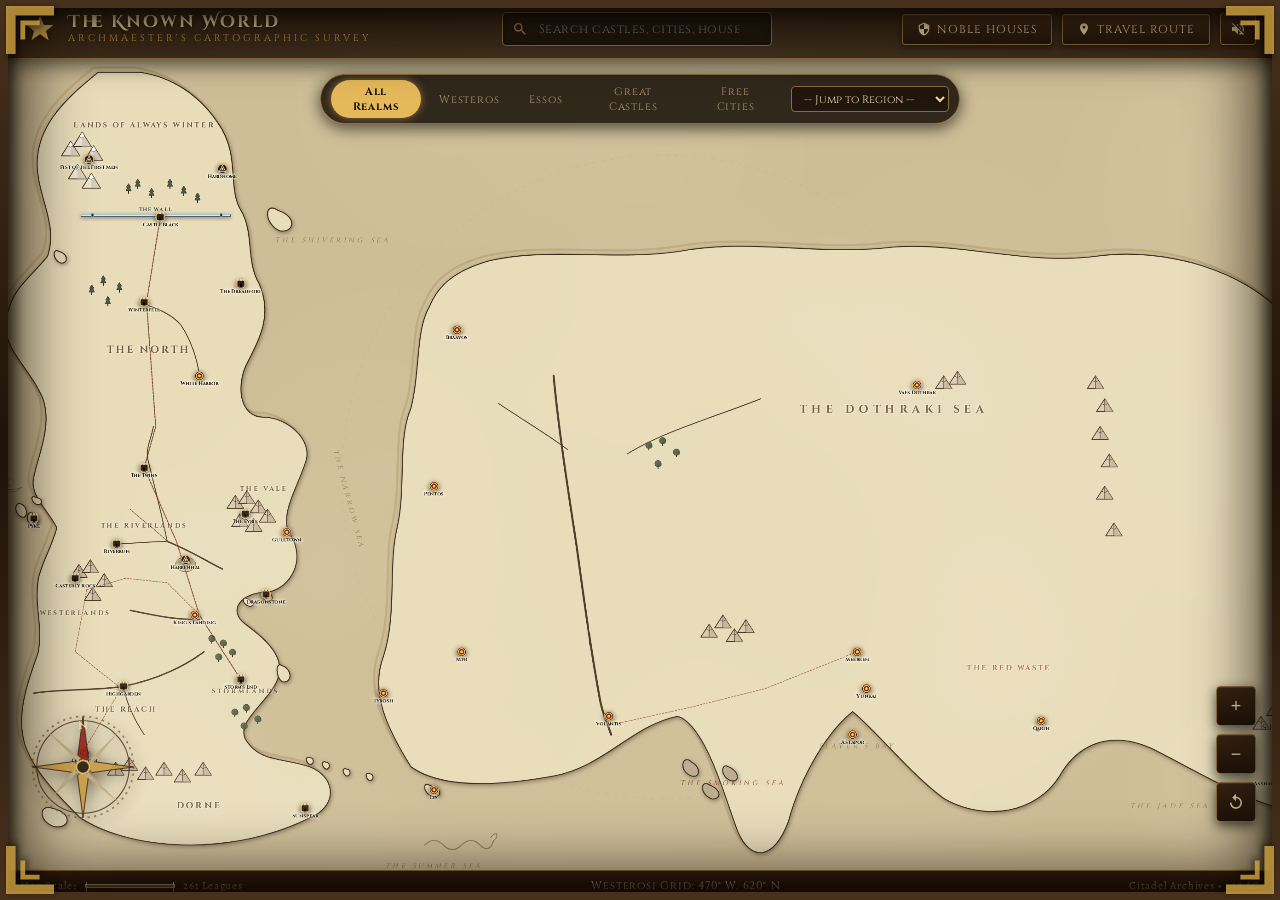
==== commit 502551f6: "fixed issues" ====
--- a/index.html
+++ b/index.html
@@ -1,78 +1,3716 @@
 <!DOCTYPE html>
 <html lang="en">
 <head>
-<meta charset="UTF-8">
-<meta name="viewport" content="width=device-width, initial-scale=1.0, maximum-scale=5.0">
-<meta name="theme-color" content="#050508">
-<title>Game of Thrones — Realms of Westeros</title>
-<link rel="stylesheet" href="style.css">
-<link href="https://fonts.googleapis.com/css2?family=Cinzel+Decorative:wght@400;700;900&family=Cinzel:wght@400;700&family=MedievalSharp&display=swap" rel="stylesheet">
+  <meta charset="UTF-8">
+  <meta name="viewport" content="width=device-width, initial-scale=1.0, maximum-scale=1.0, user-scalable=no, viewport-fit=cover">
+  <title>Game of Thrones-Map</title>
+  
+  <!-- Medieval Typography -->
+  <link rel="preconnect" href="https://fonts.googleapis.com">
+  <link rel="preconnect" href="https://fonts.gstatic.com" crossorigin>
+  <link href="https://fonts.googleapis.com/css2?family=Cinzel+Decorative:wght@700;900&family=Cinzel:wght@500;700;800&family=MedievalSharp&family=Alegreya:ital,wght@0,400;0,600;1,400&display=swap" rel="stylesheet">
+
+  <style>
+    /* ==========================================================================
+       RESET & BASE STYLES
+       ========================================================================== */
+    *, *::before, *::after {
+      box-sizing: border-box;
+      margin: 0;
+      padding: 0;
+      user-select: none;
+      -webkit-user-select: none;
+    }
+
+    :root {
+      --parchment-base: #eadeb8;
+      --parchment-dark: #b89f6e;
+      --parchment-light: #f7f1dd;
+      --parchment-deep: #443423;
+      --ink-dark: #1f160e;
+      --ink-medium: #3c2d1b;
+      --ink-faint: #695237;
+      --gold-accent: #c69b3e;
+      --gold-bright: #e5b95a;
+      --iron-dark: #272c30;
+      --ruby-dark: #6e1616;
+      --sea-color: #d6caa8;
+      --sea-deep: #c4b693;
+      --wood-frame: #2c1a0e;
+      --border-ornate: #8c6e3d;
+      --shadow-heavy: rgba(14, 9, 5, 0.6);
+      --font-display: 'Cinzel Decorative', 'Cinzel', serif;
+      --font-heading: 'Cinzel', serif;
+      --font-body: 'Alegreya', Georgia, serif;
+      --font-lore: 'MedievalSharp', cursive, serif;
+    }
+
+    html, body {
+      width: 100%;
+      height: 100%;
+      overflow: hidden;
+      background-color: var(--wood-frame);
+      color: var(--ink-dark);
+      font-family: var(--font-body);
+      font-size: 15px;
+    }
+
+    /* ==========================================================================
+       CONTAINER & FRAME
+       ========================================================================== */
+    #app-container {
+      position: relative;
+      width: 100vw;
+      height: 100vh;
+      display: flex;
+      flex-direction: column;
+      overflow: hidden;
+      background: radial-gradient(circle at center, #eedfb8 20%, #cfba8b 60%, #997e50 100%);
+    }
+
+    /* Weathered Map Border */
+    .map-frame-border {
+      position: absolute;
+      inset: 0;
+      pointer-events: none;
+      z-index: 100;
+      box-shadow: inset 0 0 60px 20px rgba(25, 15, 6, 0.7),
+                  inset 0 0 15px 5px rgba(0, 0, 0, 0.85);
+      border: 8px solid #2f1d0c;
+      border-image: linear-gradient(to bottom, #47301c, #1f1207, #47301c) 1;
+    }
+
+    .corner-ornament {
+      position: absolute;
+      width: 48px;
+      height: 48px;
+      z-index: 101;
+      pointer-events: none;
+      opacity: 0.85;
+      fill: var(--gold-accent);
+      filter: drop-shadow(2px 2px 3px rgba(0,0,0,0.7));
+    }
+    .corner-tl { top: 6px; left: 6px; }
+    .corner-tr { top: 6px; right: 6px; transform: scaleX(-1); }
+    .corner-bl { bottom: 6px; left: 6px; transform: scaleY(-1); }
+    .corner-br { bottom: 6px; right: 6px; transform: scale(-1, -1); }
+
+    /* ==========================================================================
+       TOP NAVIGATION BAR
+       ========================================================================== */
+    #top-bar {
+      position: relative;
+      z-index: 90;
+      display: flex;
+      align-items: center;
+      justify-content: space-between;
+      height: 60px;
+      padding: 0 24px;
+      background: linear-gradient(180deg, rgba(28, 18, 9, 0.94) 0%, rgba(46, 30, 16, 0.88) 100%);
+      border-bottom: 2px solid var(--border-ornate);
+      box-shadow: 0 4px 20px rgba(0, 0, 0, 0.6);
+      backdrop-filter: blur(4px);
+    }
+
+    .brand-title {
+      display: flex;
+      align-items: center;
+      gap: 12px;
+      cursor: pointer;
+    }
+
+    .brand-crest {
+      width: 32px;
+      height: 32px;
+      fill: var(--gold-bright);
+      filter: drop-shadow(0 2px 4px rgba(0,0,0,0.6));
+    }
+
+    .brand-text h1 {
+      font-family: var(--font-display);
+      font-size: 1.15rem;
+      letter-spacing: 2px;
+      color: #edd9a6;
+      text-shadow: 0 2px 4px rgba(0, 0, 0, 0.9), 0 0 10px rgba(198, 155, 62, 0.3);
+      line-height: 1.1;
+    }
+
+    .brand-text span {
+      font-family: var(--font-heading);
+      font-size: 0.65rem;
+      letter-spacing: 3px;
+      color: var(--gold-accent);
+      text-transform: uppercase;
+      display: block;
+    }
+
+    /* Search & Nav Elements */
+    .nav-center {
+      display: flex;
+      align-items: center;
+      gap: 14px;
+      position: relative;
+    }
+
+    .search-wrapper {
+      position: relative;
+      width: 270px;
+    }
+
+    .search-input {
+      width: 100%;
+      height: 34px;
+      background: rgba(18, 12, 7, 0.75);
+      border: 1px solid var(--border-ornate);
+      border-radius: 4px;
+      padding: 0 32px 0 36px;
+      color: #f0e4cc;
+      font-family: var(--font-heading);
+      font-size: 0.82rem;
+      letter-spacing: 0.5px;
+      outline: none;
+      transition: all 0.25s ease;
+      box-shadow: inset 0 2px 6px rgba(0,0,0,0.6);
+    }
+    .search-input:focus {
+      border-color: var(--gold-bright);
+      box-shadow: 0 0 12px rgba(229, 185, 90, 0.35), inset 0 2px 6px rgba(0,0,0,0.7);
+      background: rgba(10, 6, 3, 0.9);
+    }
+    .search-icon {
+      position: absolute;
+      left: 10px;
+      top: 50%;
+      transform: translateY(-50%);
+      width: 16px;
+      height: 16px;
+      fill: var(--gold-accent);
+      pointer-events: none;
+      opacity: 0.8;
+    }
+    .search-clear {
+      position: absolute;
+      right: 10px;
+      top: 50%;
+      transform: translateY(-50%);
+      background: none;
+      border: none;
+      color: var(--gold-accent);
+      cursor: pointer;
+      font-size: 14px;
+      display: none;
+    }
+
+    /* Auto-suggest dropdown */
+    .search-dropdown {
+      position: absolute;
+      top: 42px;
+      left: 0;
+      right: 0;
+      background: #20150d;
+      border: 1px solid var(--border-ornate);
+      border-radius: 4px;
+      box-shadow: 0 8px 24px rgba(0, 0, 0, 0.85);
+      max-height: 380px;
+      overflow-y: auto;
+      display: none;
+      z-index: 200;
+    }
+    .search-dropdown.active {
+      display: block;
+    }
+    .search-item {
+      padding: 8px 14px;
+      display: flex;
+      align-items: center;
+      justify-content: space-between;
+      border-bottom: 1px solid rgba(140, 110, 61, 0.15);
+      cursor: pointer;
+      transition: background 0.15s ease;
+    }
+    .search-item:hover, .search-item.selected {
+      background: rgba(198, 155, 62, 0.25);
+    }
+    .search-item-info {
+      display: flex;
+      flex-direction: column;
+    }
+    .search-item-title {
+      font-family: var(--font-heading);
+      font-size: 0.85rem;
+      color: #edd9a6;
+      font-weight: 700;
+    }
+    .search-item-sub {
+      font-size: 0.72rem;
+      color: #ab9573;
+    }
+    .search-item-badge {
+      font-size: 0.65rem;
+      text-transform: uppercase;
+      padding: 2px 6px;
+      border-radius: 3px;
+      background: rgba(0, 0, 0, 0.4);
+      color: var(--gold-bright);
+      border: 1px solid rgba(198, 155, 62, 0.4);
+      font-family: var(--font-heading);
+    }
+
+    /* Top Action Buttons */
+    .nav-actions {
+      display: flex;
+      align-items: center;
+      gap: 10px;
+    }
+
+    .btn-medieval {
+      background: linear-gradient(180deg, #3d2715 0%, #201309 100%);
+      border: 1px solid var(--border-ornate);
+      color: #edd9a6;
+      font-family: var(--font-heading);
+      font-size: 0.76rem;
+      letter-spacing: 1px;
+      text-transform: uppercase;
+      padding: 7px 14px;
+      border-radius: 3px;
+      cursor: pointer;
+      display: flex;
+      align-items: center;
+      gap: 6px;
+      transition: all 0.2s ease;
+      box-shadow: 0 2px 6px rgba(0,0,0,0.5), inset 0 1px 0 rgba(255,255,255,0.1);
+    }
+    .btn-medieval:hover {
+      background: linear-gradient(180deg, #573921 0%, #301d0f 100%);
+      border-color: var(--gold-bright);
+      color: #fff;
+      box-shadow: 0 0 10px rgba(198, 155, 62, 0.4);
+    }
+    .btn-medieval.active {
+      background: linear-gradient(180deg, #741d14 0%, #44110c 100%);
+      border-color: #d15143;
+      color: #fff;
+      box-shadow: 0 0 12px rgba(209, 81, 67, 0.5);
+    }
+
+    .btn-icon-only {
+      padding: 7px 9px;
+    }
+
+    /* ==========================================================================
+       MAIN MAP STAGE
+       ========================================================================== */
+    #map-viewport {
+      position: relative;
+      flex: 1;
+      width: 100%;
+      height: calc(100% - 90px);
+      overflow: hidden;
+      cursor: grab;
+      touch-action: none;
+    }
+    #map-viewport.panning {
+      cursor: grabbing;
+    }
+
+    /* SVG Canvas */
+    #map-svg {
+      width: 100%;
+      height: 100%;
+      display: block;
+      transform-origin: 0 0;
+      will-change: transform;
+    }
+
+    /* Canvas Atmospheric Fog / Mist Overlay */
+    #fog-canvas {
+      position: absolute;
+      inset: 0;
+      pointer-events: none;
+      z-index: 50;
+      opacity: 0.28;
+      mix-blend-mode: screen;
+    }
+
+    /* ==========================================================================
+       MAP SVG STYLING & ELEMENTS
+       ========================================================================== */
+    .sea-background {
+      fill: #cebe97;
+      transition: fill 0.3s ease;
+    }
+
+    .sea-texture-grid line {
+      stroke: #baa77a;
+      stroke-width: 0.5;
+      stroke-opacity: 0.35;
+      stroke-dasharray: 4, 8;
+    }
+
+    /* Landmass & Shading */
+    .landmass-westeros, .landmass-essos, .island {
+      fill: #e8dcb9;
+      stroke: #3c2a17;
+      stroke-width: 2.2;
+      stroke-linejoin: round;
+      stroke-linecap: round;
+      filter: drop-shadow(2px 3px 5px rgba(45, 30, 15, 0.45));
+      transition: fill 0.3s ease, filter 0.3s ease;
+    }
+
+    .landmass-beyond-wall {
+      fill: #ebe7de;
+    }
+
+    .coastal-shading {
+      fill: none;
+      stroke: #b59f73;
+      stroke-width: 5;
+      stroke-linecap: round;
+      stroke-linejoin: round;
+      opacity: 0.6;
+    }
+
+    .coastal-contour {
+      fill: none;
+      stroke: #c2b189;
+      stroke-width: 1.5;
+      stroke-dasharray: 3, 5;
+      opacity: 0.7;
+    }
+
+    /* Regions Highlighting */
+    .region-layer {
+      fill: transparent;
+      stroke: transparent;
+      stroke-width: 1.5;
+      transition: all 0.4s ease;
+      cursor: pointer;
+    }
+    .region-layer:hover {
+      fill: rgba(198, 155, 62, 0.12);
+    }
+    .region-layer.highlighted {
+      fill: rgba(198, 155, 62, 0.28);
+      stroke: #875c1c;
+      stroke-width: 2.5;
+      stroke-dasharray: 6, 4;
+      filter: drop-shadow(0 0 12px rgba(198, 155, 62, 0.7));
+    }
+
+    /* Rivers & Lakes */
+    .water-feature {
+      fill: #c0af88;
+      stroke: #5a452d;
+      stroke-width: 1;
+    }
+
+    .river {
+      fill: none;
+      stroke: #4e3c27;
+      stroke-linecap: round;
+      stroke-linejoin: round;
+    }
+    .river-main { stroke-width: 3.2; }
+    .river-sub { stroke-width: 2; }
+    .river-tributary { stroke-width: 1.2; stroke-dasharray: 6, 2; }
+
+    /* Mountain & Terrain styling */
+    .mountain-group path {
+      fill: #d5c39b;
+      stroke: #332010;
+      stroke-width: 1.2;
+      stroke-linejoin: round;
+      stroke-linecap: round;
+    }
+    .mountain-shadow {
+      fill: #a8946e !important;
+      opacity: 0.6;
+    }
+
+    /* Forests */
+    .forest-tree {
+      fill: #555d42;
+      stroke: #2a331c;
+      stroke-width: 0.8;
+      opacity: 0.85;
+    }
+    .forest-tree.haunted {
+      fill: #6d7870;
+      stroke: #353d37;
+    }
+
+    /* Roads */
+    .trade-road {
+      fill: none;
+      stroke: #873822;
+      stroke-width: 1.5;
+      stroke-dasharray: 4, 3;
+      stroke-linecap: round;
+      opacity: 0.75;
+    }
+    .kingsroad {
+      stroke: #661d15;
+      stroke-width: 2.2;
+      stroke-dasharray: 5, 2.5;
+    }
+
+    /* The Wall */
+    .the-wall {
+      stroke: #456275;
+      stroke-width: 6;
+      stroke-linecap: square;
+      filter: drop-shadow(0 2px 4px rgba(0,0,0,0.5));
+    }
+    .the-wall-ice {
+      stroke: #d9e8f5;
+      stroke-width: 3.5;
+      stroke-linecap: square;
+    }
+
+    /* Map Typography */
+    .region-label {
+      font-family: var(--font-heading);
+      font-weight: 700;
+      letter-spacing: 4px;
+      text-transform: uppercase;
+      fill: #44321d;
+      text-anchor: middle;
+      pointer-events: none;
+      opacity: 0.75;
+      text-shadow: 1px 1px 0px rgba(255, 245, 220, 0.8), -1px -1px 0px rgba(255, 245, 220, 0.8);
+    }
+    .sea-label {
+      font-family: var(--font-heading);
+      font-weight: 500;
+      letter-spacing: 6px;
+      font-style: italic;
+      text-transform: uppercase;
+      fill: #786644;
+      text-anchor: middle;
+      pointer-events: none;
+      opacity: 0.65;
+    }
+
+    /* Location Markers */
+    .location-marker {
+      cursor: pointer;
+      transition: transform 0.25s cubic-bezier(0.175, 0.885, 0.32, 1.275);
+    }
+    .location-marker:hover {
+      transform: scale(1.35);
+    }
+    .location-marker.active {
+      transform: scale(1.5);
+    }
+    .marker-pin-outer {
+      fill: #22150a;
+      stroke: var(--gold-bright);
+      stroke-width: 1.5;
+      filter: drop-shadow(0 3px 6px rgba(0, 0, 0, 0.7));
+    }
+    .marker-pin-inner {
+      fill: var(--gold-accent);
+    }
+    .marker-city {
+      fill: #781d1d;
+      stroke: #e6b85c;
+    }
+    .marker-castle {
+      fill: #253342;
+      stroke: #d0dbe5;
+    }
+    .marker-ruin {
+      fill: #4b3e34;
+      stroke: #8c7867;
+    }
+
+    .location-title {
+      font-family: var(--font-heading);
+      font-size: 11px;
+      font-weight: 700;
+      fill: #1a1007;
+      text-anchor: middle;
+      pointer-events: none;
+      text-shadow: 1px 1px 2px #fff6dc, -1px -1px 2px #fff6dc, 0 0 4px #fff;
+    }
+
+    /* Travel Route Line */
+    .travel-route-shadow {
+      fill: none;
+      stroke: rgba(0, 0, 0, 0.5);
+      stroke-width: 5;
+      stroke-linecap: round;
+    }
+    .travel-route-line {
+      fill: none;
+      stroke: #9e1f14;
+      stroke-width: 3.5;
+      stroke-dasharray: 10, 8;
+      stroke-linecap: round;
+      animation: dashAnimation 2s linear infinite;
+    }
+    @keyframes dashAnimation {
+      from { stroke-dashoffset: 36; }
+      to { stroke-dashoffset: 0; }
+    }
+    .travel-marker {
+      fill: #ffd700;
+      stroke: #500e0e;
+      stroke-width: 2;
+      filter: drop-shadow(0 0 8px #ff4500);
+    }
+
+    /* ==========================================================================
+       MAP OVERLAYS & HUD CONTROLS
+       ========================================================================== */
+    .hud-controls {
+      position: absolute;
+      right: 24px;
+      bottom: 48px;
+      z-index: 80;
+      display: flex;
+      flex-direction: column;
+      gap: 8px;
+    }
+
+    .btn-hud {
+      width: 40px;
+      height: 40px;
+      background: linear-gradient(180deg, #372414 0%, #1c1108 100%);
+      border: 1px solid var(--border-ornate);
+      border-radius: 4px;
+      color: #edd9a6;
+      display: flex;
+      align-items: center;
+      justify-content: center;
+      cursor: pointer;
+      box-shadow: 0 4px 12px rgba(0, 0, 0, 0.65), inset 0 1px 0 rgba(255, 255, 255, 0.1);
+      transition: all 0.2s ease;
+      font-size: 18px;
+    }
+    .btn-hud:hover {
+      background: linear-gradient(180deg, #53361e 0%, #2a190b 100%);
+      border-color: var(--gold-bright);
+      color: #fff;
+      transform: translateY(-2px);
+      box-shadow: 0 6px 14px rgba(0, 0, 0, 0.8), 0 0 10px rgba(229, 185, 90, 0.4);
+    }
+
+    /* Compass Rose in Corner */
+    .compass-container {
+      position: absolute;
+      left: 28px;
+      bottom: 48px;
+      width: 110px;
+      height: 110px;
+      pointer-events: none;
+      z-index: 70;
+      opacity: 0.88;
+      filter: drop-shadow(2px 4px 8px rgba(0,0,0,0.6));
+    }
+
+    /* Filter pills */
+    .map-filter-bar {
+      position: absolute;
+      top: 14px;
+      left: 50%;
+      transform: translateX(-50%);
+      z-index: 80;
+      display: flex;
+      align-items: center;
+      gap: 6px;
+      background: rgba(22, 14, 7, 0.85);
+      padding: 5px 10px;
+      border-radius: 30px;
+      border: 1px solid var(--border-ornate);
+      box-shadow: 0 4px 16px rgba(0,0,0,0.65);
+      backdrop-filter: blur(5px);
+    }
+    .filter-chip {
+      background: transparent;
+      border: none;
+      color: #ab9573;
+      font-family: var(--font-heading);
+      font-size: 0.72rem;
+      letter-spacing: 0.8px;
+      padding: 4px 12px;
+      border-radius: 20px;
+      cursor: pointer;
+      transition: all 0.2s ease;
+    }
+    .filter-chip:hover {
+      color: #edd9a6;
+      background: rgba(198, 155, 62, 0.2);
+    }
+    .filter-chip.active {
+      color: #1a0f07;
+      background: var(--gold-bright);
+      font-weight: 700;
+      box-shadow: 0 0 8px rgba(229, 185, 90, 0.5);
+    }
+
+    /* ==========================================================================
+       SIDE INFORMATION PANEL (MAESTER'S SCROLL)
+       ========================================================================== */
+    #info-panel {
+      position: absolute;
+      top: 72px;
+      right: -420px;
+      width: 390px;
+      max-height: calc(100vh - 120px);
+      z-index: 95;
+      background: radial-gradient(circle at 50% 10%, #f6edd4 0%, #e8dcb7 60%, #cebc8f 100%);
+      border: 2px solid var(--border-ornate);
+      border-radius: 6px;
+      box-shadow: -8px 12px 36px rgba(0, 0, 0, 0.85), 0 0 0 1px #2a1a0d;
+      transition: right 0.4s cubic-bezier(0.16, 1, 0.3, 1);
+      display: flex;
+      flex-direction: column;
+      overflow: hidden;
+      color: var(--ink-dark);
+    }
+    #info-panel.open {
+      right: 24px;
+    }
+
+    .panel-header {
+      position: relative;
+      padding: 20px 20px 14px;
+      background: linear-gradient(180deg, #382312 0%, #201308 100%);
+      border-bottom: 2px solid var(--border-ornate);
+      color: #edd9a6;
+    }
+    .panel-close-btn {
+      position: absolute;
+      top: 14px;
+      right: 14px;
+      width: 28px;
+      height: 28px;
+      border-radius: 50%;
+      background: rgba(0, 0, 0, 0.4);
+      border: 1px solid var(--border-ornate);
+      color: var(--gold-bright);
+      cursor: pointer;
+      display: flex;
+      align-items: center;
+      justify-content: center;
+      font-size: 16px;
+      transition: all 0.2s ease;
+    }
+    .panel-close-btn:hover {
+      background: #7a1d1d;
+      border-color: #e6b85c;
+      color: #fff;
+    }
+
+    .panel-region-tag {
+      font-family: var(--font-heading);
+      font-size: 0.68rem;
+      letter-spacing: 2px;
+      text-transform: uppercase;
+      color: var(--gold-accent);
+      display: block;
+      margin-bottom: 4px;
+    }
+
+    .panel-title {
+      font-family: var(--font-display);
+      font-size: 1.35rem;
+      letter-spacing: 1.5px;
+      color: #fff2d1;
+      line-height: 1.2;
+      text-shadow: 0 2px 4px rgba(0,0,0,0.8);
+    }
+
+    .panel-body {
+      padding: 20px;
+      overflow-y: auto;
+      flex: 1;
+      font-size: 0.95rem;
+      line-height: 1.6;
+    }
+
+    /* House Card inside Panel */
+    .house-badge-card {
+      display: flex;
+      align-items: center;
+      gap: 14px;
+      padding: 12px;
+      background: rgba(56, 35, 18, 0.08);
+      border: 1px solid #c2ac7f;
+      border-radius: 4px;
+      margin-bottom: 16px;
+    }
+    .house-badge-sigil {
+      width: 48px;
+      height: 48px;
+      flex-shrink: 0;
+      border-radius: 50%;
+      background: #25180f;
+      border: 2px solid var(--border-ornate);
+      display: flex;
+      align-items: center;
+      justify-content: center;
+      padding: 6px;
+      box-shadow: 0 3px 6px rgba(0,0,0,0.3);
+    }
+    .house-badge-sigil svg {
+      width: 100%;
+      height: 100%;
+    }
+    .house-badge-details {
+      display: flex;
+      flex-direction: column;
+    }
+    .house-badge-name {
+      font-family: var(--font-heading);
+      font-weight: 700;
+      font-size: 0.95rem;
+      color: #2b1c10;
+    }
+    .house-badge-words {
+      font-family: var(--font-lore);
+      font-style: italic;
+      font-size: 0.88rem;
+      color: #791e14;
+    }
+
+    .panel-section-title {
+      font-family: var(--font-heading);
+      font-size: 0.76rem;
+      letter-spacing: 1.5px;
+      text-transform: uppercase;
+      color: #523e27;
+      border-bottom: 1px dashed #b8a274;
+      padding-bottom: 4px;
+      margin: 14px 0 8px;
+      display: flex;
+      align-items: center;
+      gap: 6px;
+    }
+
+    .panel-lore {
+      font-family: var(--font-body);
+      font-size: 0.94rem;
+      color: #2a1f15;
+      text-align: justify;
+      margin-bottom: 14px;
+    }
+
+    .panel-stats-grid {
+      display: grid;
+      grid-template-columns: 1fr 1fr;
+      gap: 8px;
+      margin-bottom: 16px;
+    }
+    .stat-pill {
+      background: rgba(255, 255, 255, 0.45);
+      border: 1px solid #c9b488;
+      border-radius: 4px;
+      padding: 6px 10px;
+    }
+    .stat-label {
+      font-size: 0.68rem;
+      text-transform: uppercase;
+      font-family: var(--font-heading);
+      color: #70583a;
+      display: block;
+    }
+    .stat-value {
+      font-size: 0.86rem;
+      font-weight: 600;
+      color: #1e130a;
+    }
+
+    .panel-actions {
+      padding: 14px 20px;
+      background: #decfa8;
+      border-top: 1px solid #baa677;
+      display: flex;
+      gap: 8px;
+    }
+    .panel-btn {
+      flex: 1;
+      padding: 8px 10px;
+      font-family: var(--font-heading);
+      font-size: 0.72rem;
+      letter-spacing: 0.8px;
+      text-transform: uppercase;
+      background: #382414;
+      color: #edd9a6;
+      border: 1px solid var(--border-ornate);
+      border-radius: 3px;
+      cursor: pointer;
+      display: flex;
+      align-items: center;
+      justify-content: center;
+      gap: 6px;
+      transition: all 0.2s ease;
+    }
+    .panel-btn:hover {
+      background: #54371f;
+      border-color: var(--gold-bright);
+      color: #fff;
+    }
+
+    /* ==========================================================================
+       MODALS (HOUSES COMPENDIUM & TRAVEL PLANNER)
+       ========================================================================== */
+    .modal-backdrop {
+      position: fixed;
+      inset: 0;
+      background: rgba(14, 8, 4, 0.8);
+      backdrop-filter: blur(5px);
+      z-index: 300;
+      display: none;
+      align-items: center;
+      justify-content: center;
+      padding: 20px;
+    }
+    .modal-backdrop.open {
+      display: flex;
+    }
+
+    .modal-box {
+      width: 100%;
+      max-width: 820px;
+      max-height: 85vh;
+      background: radial-gradient(circle at 50% 20%, #f7f1dd 0%, #ebdcb3 60%, #cbba8d 100%);
+      border: 3px solid var(--border-ornate);
+      border-radius: 8px;
+      box-shadow: 0 20px 60px rgba(0,0,0,0.9);
+      display: flex;
+      flex-direction: column;
+      overflow: hidden;
+      animation: modalFadeIn 0.3s ease-out;
+    }
+    @keyframes modalFadeIn {
+      from { opacity: 0; transform: scale(0.95) translateY(10px); }
+      to { opacity: 1; transform: scale(1) translateY(0); }
+    }
+
+    .modal-header {
+      padding: 18px 24px;
+      background: linear-gradient(180deg, #372312 0%, #1e1208 100%);
+      border-bottom: 2px solid var(--border-ornate);
+      display: flex;
+      align-items: center;
+      justify-content: space-between;
+      color: #edd9a6;
+    }
+    .modal-title {
+      font-family: var(--font-display);
+      font-size: 1.3rem;
+      letter-spacing: 2px;
+      color: #fff2d1;
+    }
+
+    .modal-body {
+      padding: 24px;
+      overflow-y: auto;
+      flex: 1;
+    }
+
+    /* Houses Grid in Compendium */
+    .houses-grid {
+      display: grid;
+      grid-template-columns: repeat(auto-fill, minmax(230px, 1fr));
+      gap: 16px;
+    }
+    .house-card {
+      background: rgba(255, 255, 255, 0.4);
+      border: 1px solid #bfab7c;
+      border-radius: 6px;
+      padding: 16px;
+      display: flex;
+      flex-direction: column;
+      align-items: center;
+      text-align: center;
+      cursor: pointer;
+      transition: all 0.25s ease;
+      box-shadow: 0 4px 10px rgba(0,0,0,0.1);
+    }
+    .house-card:hover {
+      background: rgba(255, 255, 255, 0.85);
+      border-color: var(--gold-bright);
+      transform: translateY(-4px);
+      box-shadow: 0 8px 20px rgba(0,0,0,0.25);
+    }
+    .house-card-sigil {
+      width: 64px;
+      height: 64px;
+      border-radius: 50%;
+      background: #25170d;
+      border: 2px solid var(--border-ornate);
+      margin-bottom: 12px;
+      padding: 8px;
+      display: flex;
+      align-items: center;
+      justify-content: center;
+      box-shadow: inset 0 2px 6px rgba(0,0,0,0.5);
+    }
+    .house-card-name {
+      font-family: var(--font-heading);
+      font-weight: 700;
+      font-size: 1rem;
+      color: #2b1b0d;
+      margin-bottom: 4px;
+    }
+    .house-card-words {
+      font-family: var(--font-lore);
+      font-style: italic;
+      color: #7b1d14;
+      font-size: 0.88rem;
+      margin-bottom: 8px;
+    }
+    .house-card-seat {
+      font-size: 0.78rem;
+      color: #5c472d;
+    }
+
+    /* Travel Calculator Form */
+    .travel-form {
+      display: flex;
+      flex-direction: column;
+      gap: 18px;
+    }
+    .travel-inputs-row {
+      display: grid;
+      grid-template-columns: 1fr auto 1fr;
+      gap: 14px;
+      align-items: center;
+    }
+    .travel-select-group {
+      display: flex;
+      flex-direction: column;
+      gap: 6px;
+    }
+    .travel-label {
+      font-family: var(--font-heading);
+      font-size: 0.75rem;
+      text-transform: uppercase;
+      letter-spacing: 1px;
+      color: #4b361e;
+    }
+    .travel-select {
+      height: 38px;
+      background: #fff8e8;
+      border: 1px solid #b8a272;
+      border-radius: 4px;
+      padding: 0 10px;
+      font-family: var(--font-heading);
+      font-size: 0.85rem;
+      color: #221408;
+      outline: none;
+    }
+    .travel-swap-btn {
+      width: 36px;
+      height: 36px;
+      border-radius: 50%;
+      border: 1px solid var(--border-ornate);
+      background: #372314;
+      color: var(--gold-bright);
+      cursor: pointer;
+      display: flex;
+      align-items: center;
+      justify-content: center;
+      margin-top: 20px;
+    }
+
+    .travel-results-card {
+      background: rgba(64, 42, 22, 0.08);
+      border: 1px solid #baa678;
+      border-radius: 6px;
+      padding: 18px;
+      margin-top: 10px;
+    }
+    .travel-times-grid {
+      display: grid;
+      grid-template-columns: repeat(4, 1fr);
+      gap: 12px;
+      margin-top: 14px;
+    }
+    .travel-speed-box {
+      background: rgba(255, 255, 255, 0.5);
+      border: 1px solid #c2b088;
+      border-radius: 4px;
+      padding: 10px;
+      text-align: center;
+    }
+    .speed-icon {
+      font-size: 20px;
+      margin-bottom: 4px;
+    }
+    .speed-method {
+      font-family: var(--font-heading);
+      font-size: 0.68rem;
+      text-transform: uppercase;
+      color: #634b2f;
+      display: block;
+    }
+    .speed-duration {
+      font-weight: 700;
+      font-size: 0.95rem;
+      color: #1e1308;
+    }
+
+    /* ==========================================================================
+       BOTTOM STATUS & METRICS BAR
+       ========================================================================== */
+    #bottom-bar {
+      position: relative;
+      z-index: 90;
+      height: 30px;
+      background: linear-gradient(180deg, #2b1b0e 0%, #170d06 100%);
+      border-top: 1px solid var(--border-ornate);
+      display: flex;
+      align-items: center;
+      justify-content: space-between;
+      padding: 0 20px;
+      font-size: 0.72rem;
+      color: #ab9573;
+      letter-spacing: 0.8px;
+    }
+    .coord-display {
+      font-family: var(--font-heading);
+      color: #d8c49e;
+    }
+    .scale-bar-wrapper {
+      display: flex;
+      align-items: center;
+      gap: 8px;
+    }
+    .scale-ruler {
+      width: 90px;
+      height: 4px;
+      background: #735733;
+      position: relative;
+      border: 1px solid #d8c49e;
+    }
+    .scale-ruler::before {
+      content: '';
+      position: absolute;
+      left: 0;
+      top: -3px;
+      width: 1px;
+      height: 10px;
+      background: #d8c49e;
+    }
+    .scale-ruler::after {
+      content: '';
+      position: absolute;
+      right: 0;
+      top: -3px;
+      width: 1px;
+      height: 10px;
+      background: #d8c49e;
+    }
+
+    /* ==========================================================================
+       MOBILE BOTTOM NAVIGATION BAR
+       ========================================================================== */
+    .mobile-bottom-nav {
+      display: none;
+      position: fixed;
+      bottom: 0;
+      left: 0;
+      right: 0;
+      height: 56px;
+      background: linear-gradient(180deg, #2c1a0e 0%, #150c05 100%);
+      border-top: 2px solid var(--border-ornate);
+      z-index: 200;
+      justify-content: space-around;
+      align-items: center;
+      padding-bottom: env(safe-area-inset-bottom, 0px);
+      box-shadow: 0 -4px 18px rgba(0, 0, 0, 0.75);
+    }
+    .mobile-nav-btn {
+      background: none;
+      border: none;
+      color: #b09977;
+      display: flex;
+      flex-direction: column;
+      align-items: center;
+      justify-content: center;
+      gap: 3px;
+      font-family: var(--font-heading);
+      font-size: 0.62rem;
+      letter-spacing: 0.6px;
+      text-transform: uppercase;
+      cursor: pointer;
+      flex: 1;
+      height: 100%;
+      transition: color 0.2s ease, transform 0.15s ease;
+      touch-action: manipulation;
+    }
+    .mobile-nav-btn svg {
+      width: 20px;
+      height: 20px;
+      fill: currentColor;
+    }
+    .mobile-nav-btn:active, .mobile-nav-btn.active {
+      color: var(--gold-bright);
+      transform: scale(0.94);
+    }
+
+    .drawer-drag-pill {
+      display: none;
+      width: 38px;
+      height: 4px;
+      background: #c69b3e;
+      border-radius: 2px;
+      margin: 8px auto 4px;
+      opacity: 0.75;
+    }
+
+    /* ==========================================================================
+       RESPONSIVE TWEAKS & MOBILE OPTIMIZATIONS
+       ========================================================================== */
+    @media (max-width: 768px) {
+      #app-container {
+        height: 100vh;
+        height: 100dvh;
+      }
+
+      /* Compact Top Header */
+      #top-bar {
+        height: 52px;
+        padding: 0 10px;
+      }
+      .brand-crest {
+        width: 24px;
+        height: 24px;
+      }
+      .brand-text h1 {
+        font-size: 0.95rem;
+        letter-spacing: 1px;
+      }
+      .brand-text span {
+        display: none;
+      }
+      .nav-center {
+        flex: 1;
+        max-width: 175px;
+        margin: 0 6px;
+      }
+      .search-wrapper {
+        width: 100%;
+      }
+      .search-input {
+        height: 32px;
+        font-size: 0.76rem;
+        padding: 0 24px 0 28px;
+      }
+      .search-icon {
+        left: 8px;
+        width: 14px;
+        height: 14px;
+      }
+      .search-dropdown {
+        position: fixed;
+        top: 54px;
+        left: 10px;
+        right: 10px;
+        max-height: 55vh;
+        z-index: 250;
+      }
+      .nav-actions #btn-open-houses,
+      .nav-actions #btn-open-travel,
+      .nav-actions #btn-audio-toggle {
+        display: none;
+      }
+
+      /* Scrollable Filter Chips Bar */
+      .map-filter-bar {
+        top: 8px;
+        left: 8px;
+        right: 8px;
+        transform: none;
+        max-width: calc(100vw - 16px);
+        overflow-x: auto;
+        white-space: nowrap;
+        -webkit-overflow-scrolling: touch;
+        scrollbar-width: none;
+        padding: 4px 6px;
+        display: flex;
+        justify-content: flex-start;
+        gap: 5px;
+      }
+      .map-filter-bar::-webkit-scrollbar {
+        display: none;
+      }
+      .filter-chip {
+        padding: 4px 10px;
+        font-size: 0.68rem;
+        flex-shrink: 0;
+      }
+      #region-dropdown-select {
+        height: 26px;
+        font-size: 0.68rem;
+        flex-shrink: 0;
+        margin-left: 2px;
+      }
+
+      /* HUD Controls */
+      .hud-controls {
+        right: 12px;
+        bottom: 84px;
+        gap: 6px;
+      }
+      .btn-hud {
+        width: 38px;
+        height: 38px;
+        font-size: 18px;
+      }
+      .compass-container {
+        display: none;
+      }
+
+      /* Bottom Status Bar */
+      #bottom-bar {
+        position: absolute;
+        bottom: 56px;
+        left: 0;
+        right: 0;
+        height: 24px;
+        padding: 0 10px;
+        font-size: 0.64rem;
+        z-index: 80;
+        pointer-events: none;
+        background: rgba(28, 17, 9, 0.88);
+        backdrop-filter: blur(4px);
+      }
+      #bottom-bar div:last-child {
+        display: none;
+      }
+      .scale-ruler {
+        width: 50px;
+      }
+
+      /* Bottom Sheet Drawer for Info Panel */
+      .drawer-drag-pill {
+        display: block;
+      }
+      #info-panel {
+        top: auto;
+        bottom: -100vh;
+        left: 0;
+        right: 0;
+        width: 100%;
+        max-height: 72vh;
+        border-radius: 18px 18px 0 0;
+        border-left: none;
+        border-right: none;
+        border-bottom: none;
+        box-shadow: 0 -8px 30px rgba(0, 0, 0, 0.85);
+        transition: bottom 0.35s cubic-bezier(0.16, 1, 0.3, 1);
+        z-index: 190;
+      }
+      #info-panel.open {
+        bottom: 56px;
+        right: 0;
+      }
+      .panel-header {
+        padding: 6px 16px 12px;
+      }
+      .panel-close-btn {
+        top: 10px;
+        right: 12px;
+        width: 32px;
+        height: 32px;
+        font-size: 20px;
+      }
+      .panel-title {
+        font-size: 1.2rem;
+      }
+      .panel-body {
+        padding: 12px 16px;
+      }
+      .panel-actions {
+        padding: 10px 16px;
+        margin-bottom: env(safe-area-inset-bottom, 0px);
+      }
+
+      /* Modals Responsive Bottom Sheet */
+      .modal-backdrop {
+        padding: 8px;
+        align-items: flex-end;
+      }
+      .modal-box {
+        max-width: 100%;
+        max-height: 84vh;
+        border-radius: 16px 16px 0 0;
+        border-bottom: none;
+      }
+      .modal-header {
+        padding: 12px 16px;
+      }
+      .modal-title {
+        font-size: 1.05rem;
+      }
+      .modal-body {
+        padding: 12px;
+      }
+      .houses-grid {
+        grid-template-columns: repeat(2, 1fr);
+        gap: 8px;
+      }
+      .house-card {
+        padding: 10px 6px;
+      }
+      .house-card-sigil {
+        width: 44px;
+        height: 44px;
+        margin-bottom: 6px;
+      }
+      .house-card-name {
+        font-size: 0.84rem;
+      }
+      .house-card-words {
+        font-size: 0.74rem;
+      }
+      .house-card-seat {
+        font-size: 0.68rem;
+      }
+      .travel-inputs-row {
+        grid-template-columns: 1fr;
+        gap: 6px;
+      }
+      .travel-swap-btn {
+        margin: 2px auto;
+        transform: rotate(90deg);
+      }
+      .travel-times-grid {
+        grid-template-columns: 1fr 1fr;
+        gap: 8px;
+      }
+
+      /* Show Mobile Navigation Bar */
+      .mobile-bottom-nav {
+        display: flex;
+      }
+    }
+  </style>
 </head>
-<body class="landing">
-
-  <canvas id="emberCanvas"></canvas>
-  <div class="film-grain"></div>
-
-  <div class="landing-content">
-    <div class="sigil-container">
-      <div class="sigil-ring"></div>
-      <div class="sigil-ring delay"></div>
-      <span class="sigil">🐉</span>
-    </div>
+<body>
+
+  <div id="app-container">
     
-    <h1 class="title-main">GAME OF<br>THRONES</h1>
-    <h2 class="title-sub">The Realms of Westeros</h2>
-    <p class="motto">"When you play the game of thrones, you win or you die."</p>
-
-    <a href="map.html" class="enter-btn">
-      <span class="btn-text">Enter the Realm</span>
-      <div class="sword-divider"><span>⚔</span></div>
-    </a>
-
-    <div class="houses-label">Explore the Great Houses</div>
-    <div class="houses-strip">
-      <button class="house-btn" data-house="stark">Stark</button>
-      <button class="house-btn" data-house="lannister">Lannister</button>
-      <button class="house-btn" data-house="targaryen">Targaryen</button>
-      <button class="house-btn" data-house="baratheon">Baratheon</button>
-      <button class="house-btn" data-house="tyrell">Tyrell</button>
-      <button class="house-btn" data-house="martell">Martell</button>
-      <button class="house-btn" data-house="greyjoy">Greyjoy</button>
-      <button class="house-btn" data-house="arryn">Arryn</button>
-      <button class="house-btn" data-house="tully">Tully</button>
-    </div>
-  </div>
-
-  <!-- House Modal -->
-  <div id="houseModal" class="house-modal hidden" role="dialog" aria-modal="true">
-    <div class="modal-backdrop"></div>
-    <div class="modal-sheet">
-      <div class="modal-drag-handle"></div>
-      <button class="modal-close" onclick="closeHouseModal()" aria-label="Close">✕</button>
-      <div class="modal-scroll">
+    <!-- Weathered Map Perimeter & Brass Fittings -->
+    <div class="map-frame-border"></div>
+    <svg class="corner-ornament corner-tl" viewBox="0 0 40 40">
+      <path d="M0,0 L40,0 L40,8 L8,8 L8,40 L0,40 Z M12,12 L28,12 L28,16 L16,16 L16,28 L12,28 Z" />
+    </svg>
+    <svg class="corner-ornament corner-tr" viewBox="0 0 40 40">
+      <path d="M0,0 L40,0 L40,8 L8,8 L8,40 L0,40 Z M12,12 L28,12 L28,16 L16,16 L16,28 L12,28 Z" />
+    </svg>
+    <svg class="corner-ornament corner-bl" viewBox="0 0 40 40">
+      <path d="M0,0 L40,0 L40,8 L8,8 L8,40 L0,40 Z M12,12 L28,12 L28,16 L16,16 L16,28 L12,28 Z" />
+    </svg>
+    <svg class="corner-ornament corner-br" viewBox="0 0 40 40">
+      <path d="M0,0 L40,0 L40,8 L8,8 L8,40 L0,40 Z M12,12 L28,12 L28,16 L16,16 L16,28 L12,28 Z" />
+    </svg>
+
+    <!-- Top Navigation Header -->
+    <header id="top-bar">
+      <div class="brand-title" id="btn-brand-home" title="Center Full World View">
+        <svg class="brand-crest" viewBox="0 0 24 24">
+          <path d="M12 2L15 9H22L16.5 13.5L18.5 20.5L12 16L5.5 20.5L7.5 13.5L2 9H9L12 2Z" />
+        </svg>
+        <div class="brand-text">
+          <h1>The Known World</h1>
+          <span>Archmaester's Cartographic Survey</span>
+        </div>
+      </div>
+
+      <!-- Quick Search Bar -->
+      <div class="nav-center">
+        <div class="search-wrapper">
+          <svg class="search-icon" viewBox="0 0 24 24">
+            <path d="M15.5 14h-.79l-.28-.27A6.471 6.471 0 0 0 16 9.5 6.5 6.5 0 1 0 9.5 16c1.61 0 3.09-.59 4.23-1.57l.27.28v.79l5 4.99L20.49 19l-4.99-5zm-6 0C7.01 14 5 11.99 5 9.5S7.01 5 9.5 5 14 7.01 14 9.5 11.99 14 9.5 14z"/>
+          </svg>
+          <input type="text" id="map-search-input" class="search-input" placeholder="Search castles, cities, houses..." autocomplete="off">
+          <button id="search-clear-btn" class="search-clear">&times;</button>
+          <div id="search-dropdown" class="search-dropdown"></div>
+        </div>
+      </div>
+
+      <!-- Navigation & Compendium Actions -->
+      <div class="nav-actions">
+        <button id="btn-open-houses" class="btn-medieval" title="View Great Noble Houses of the Realm">
+          <svg width="14" height="14" viewBox="0 0 24 24" fill="currentColor">
+            <path d="M12 1L3 5v6c0 5.55 3.84 10.74 9 12 5.16-1.26 9-6.45 9-12V5l-9-4zm0 10.99h7c-.53 4.12-3.28 7.79-7 8.94V12H5V6.3l7-3.11v8.8z"/>
+          </svg>
+          <span>Noble Houses</span>
+        </button>
+
+        <button id="btn-open-travel" class="btn-medieval" title="Calculate Travel Distance and March Times">
+          <svg width="14" height="14" viewBox="0 0 24 24" fill="currentColor">
+            <path d="M12 2C8.13 2 5 5.13 5 9c0 5.25 7 13 7 13s7-7.75 7-13c0-3.87-3.13-7-7-7zm0 9.5c-1.38 0-2.5-1.12-2.5-2.5s1.12-2.5 2.5-2.5 2.5 1.12 2.5 2.5-1.12 2.5-2.5 2.5z"/>
+          </svg>
+          <span>Travel Route</span>
+        </button>
+
+        <button id="btn-audio-toggle" class="btn-medieval btn-icon-only" title="Toggle Citadel Ambient Atmosphere">
+          <svg id="audio-icon-off" width="16" height="16" viewBox="0 0 24 24" fill="currentColor">
+            <path d="M16.5 12c0-1.77-1.02-3.29-2.5-4.03v2.21l2.45 2.45c.03-.2.05-.41.05-.63zm2.5 0c0 .94-.2 1.82-.54 2.64l1.51 1.51C20.63 14.91 21 13.5 21 12c0-4.28-2.99-7.86-7-8.77v2.06c2.89.86 5 3.54 5 6.71zM4.27 3L3 4.27 7.73 9H3v6h4l5 5v-6.73l4.25 4.25c-.67.52-1.42.93-2.25 1.18v2.06c1.38-.31 2.63-.95 3.69-1.81L19.73 21 21 19.73l-9-9L4.27 3zM12 4L9.91 6.09 12 8.18V4z"/>
+          </svg>
+          <svg id="audio-icon-on" style="display:none;" width="16" height="16" viewBox="0 0 24 24" fill="currentColor">
+            <path d="M3 9v6h4l5 5V4L7 9H3zm13.5 3c0-1.77-1.02-3.29-2.5-4.03v8.05c1.48-.73 2.5-2.25 2.5-4.02zM14 3.23v2.06c2.89.86 5 3.54 5 6.71s-2.11 5.85-5 6.71v2.06c4.01-.91 7-4.49 7-8.77s-2.99-7.86-7-8.77z"/>
+          </svg>
+        </button>
+      </div>
+    </header>
+
+    <!-- Main Map Viewport -->
+    <main id="map-viewport">
+      
+      <!-- Filter Chips Bar -->
+      <div class="map-filter-bar">
+        <button class="filter-chip active" data-filter="all">All Realms</button>
+        <button class="filter-chip" data-filter="westeros">Westeros</button>
+        <button class="filter-chip" data-filter="essos">Essos</button>
+        <button class="filter-chip" data-filter="castles">Great Castles</button>
+        <button class="filter-chip" data-filter="cities">Free Cities</button>
+        
+        <!-- Region Quick Selector -->
+        <select id="region-dropdown-select" class="travel-select" style="height:26px; font-size:0.72rem; padding:0 8px; background:rgba(30,18,10,0.85); color:#edd9a6; border-color:var(--border-ornate); margin-left:6px;">
+          <option value="">-- Jump to Region --</option>
+          <option value="The North">The North</option>
+          <option value="Beyond the Wall">Beyond the Wall</option>
+          <option value="The Riverlands">The Riverlands</option>
+          <option value="The Vale of Arryn">The Vale of Arryn</option>
+          <option value="The Westerlands">The Westerlands</option>
+          <option value="The Iron Islands">The Iron Islands</option>
+          <option value="The Crownlands">The Crownlands</option>
+          <option value="The Reach">The Reach</option>
+          <option value="The Stormlands">The Stormlands</option>
+          <option value="Dorne">Dorne</option>
+          <option value="The Free Cities">The Free Cities</option>
+          <option value="Slaver's Bay">Slaver's Bay</option>
+          <option value="The Dothraki Sea">The Dothraki Sea</option>
+          <option value="Qarth & Jade Gates">Qarth & Jade Gates</option>
+          <option value="Asshai & The Shadow">Asshai & The Shadow</option>
+        </select>
+      </div>
+
+      <!-- Canvas for Drifting Weather / Fog / Embers -->
+      <canvas id="fog-canvas"></canvas>
+
+      <!-- SVG Map Canvas (3200 x 2000 coordinate space) -->
+      <svg id="map-svg" viewBox="0 0 3200 2000" preserveAspectRatio="xMidYMid meet">
+        <defs>
+          <!-- Parchment Grain / Weathered Noise Filter -->
+          <filter id="parchment-grain" x="0%" y="0%" width="100%" height="100%">
+            <feTurbulence type="fractalNoise" baseFrequency="0.04" numOctaves="4" result="noise" />
+            <feColorMatrix type="matrix" values="0.33 0.33 0.33 0 0  0.33 0.33 0.33 0 0  0.33 0.33 0.33 0 0  0 0 0 0.15 0" />
+            <feComposite in2="SourceGraphic" in="glint" operator="arithmetic" k1="0" k2="1" k3="1" k4="0" />
+          </filter>
+
+          <!-- Mountain Peak Pattern Symbols -->
+          <g id="mountain-symbol">
+            <path d="M0,28 L18,0 L36,28 Z" fill="#d9cbb2" stroke="#4a3720" stroke-width="1.8" stroke-linejoin="round" />
+            <path d="M18,0 L36,28 L18,28 Z" fill="#bfae91" opacity="0.65" />
+            <path d="M18,0 L18,28" stroke="#4a3720" stroke-width="1.2" />
+            <path d="M11,10 L18,14 L25,10" stroke="#4a3720" stroke-width="1" fill="none" />
+          </g>
+          <g id="mountain-snow">
+            <path d="M0,32 L20,0 L40,32 Z" fill="#ebe3d3" stroke="#423321" stroke-width="2" stroke-linejoin="round" />
+            <path d="M20,0 L40,32 L20,32 Z" fill="#c9bca4" opacity="0.6" />
+            <path d="M20,0 L14,10 L20,13 L26,9 Z" fill="#ffffff" stroke="#423321" stroke-width="0.8" />
+          </g>
+
+          <!-- Tree Symbol -->
+          <g id="tree-symbol">
+            <path d="M7,16 L7,22" stroke="#3d2a1a" stroke-width="2" />
+            <circle cx="7" cy="11" r="7" fill="#626b4f" stroke="#2c351f" stroke-width="1" />
+            <circle cx="10" cy="13" r="5" fill="#4f573d" opacity="0.6" />
+          </g>
+          <g id="pine-symbol">
+            <path d="M6,18 L6,24" stroke="#322214" stroke-width="2" />
+            <polygon points="6,2 1,10 4,10 0,18 12,18 8,10 11,10" fill="#4d5947" stroke="#252f21" stroke-width="1" />
+          </g>
+
+          <!-- Castle Marker Icon -->
+          <g id="icon-castle">
+            <rect x="-8" y="-7" width="16" height="14" fill="#2d1c10" stroke="#edd9a6" stroke-width="1.2" />
+            <polygon points="-8,-7 -8,-11 -5,-11 -5,-7 -2,-7 -2,-11 2,-11 2,-7 5,-7 5,-11 8,-11 8,-7" fill="#edd9a6" />
+            <rect x="-2" y="1" width="4" height="6" fill="#000" />
+          </g>
+
+          <!-- City / Port Marker Icon -->
+          <g id="icon-city">
+            <circle cx="0" cy="0" r="7" fill="#821d1d" stroke="#f0caa1" stroke-width="1.8" />
+            <circle cx="0" cy="0" r="3" fill="#ffd700" />
+          </g>
+
+          <!-- Ruin / Mystic Marker Icon -->
+          <g id="icon-ruin">
+            <polygon points="0,-8 7,6 -7,6" fill="#3a4750" stroke="#f0caa1" stroke-width="1.5" />
+            <circle cx="0" cy="0" r="2" fill="#d9e2ec" />
+          </g>
+        </defs>
+
+        <!-- Dynamic World Group (Panned and Zoomed via Script) -->
+        <g id="map-world">
+          
+          <!-- Ocean Background with Rhumb Lines -->
+          <rect class="sea-background" x="-1000" y="-1000" width="5200" height="4000" />
+
+          <!-- Rhumb Nautical Lines -->
+          <g class="sea-texture-grid">
+            <line x1="600" y1="200" x2="2600" y2="1800" />
+            <line x1="600" y1="1800" x2="2600" y2="200" />
+            <line x1="1600" y1="0" x2="1600" y2="2000" />
+            <line x1="0" y1="1000" x2="3200" y2="1000" />
+            <line x1="300" y1="1200" x2="1800" y2="200" />
+            <line x1="1200" y1="1800" x2="2800" y2="800" />
+            <circle cx="1600" cy="1000" r="700" fill="none" stroke="#baa77a" stroke-width="0.7" stroke-dasharray="8, 12" />
+          </g>
+
+          <!-- Sea Monster & Antique Sailing Galleon Illustrations -->
+          <g id="sea-illustrations" opacity="0.45" stroke="#4a3720" fill="none">
+            <!-- Galleon in Sunset Sea -->
+            <g transform="translate(140, 1000) scale(0.9)">
+              <path d="M10,25 C25,32 55,32 70,25 C60,40 20,40 10,25 Z" fill="#d9cbb2" stroke-width="1.5"/>
+              <line x1="40" y1="25" x2="40" y2="2" stroke-width="2"/>
+              <path d="M40,5 C55,8 55,18 40,20 Z" fill="#ede2cb" stroke-width="1"/>
+              <line x1="25" y1="25" x2="25" y2="8" stroke-width="1.5"/>
+              <path d="M25,10 C15,13 15,20 25,22 Z" fill="#ede2cb" stroke-width="1"/>
+            </g>
+            <!-- Sea Serpent in Summer Sea -->
+            <g transform="translate(1080, 1780) scale(1)">
+              <path d="M0,20 Q20,0 40,20 T80,20 T120,20 T150,10" stroke-width="2.5" stroke-linecap="round"/>
+              <path d="M150,10 Q160,2 155,-5 Q145,-2 143,5" stroke-width="2" fill="#d9cbb2"/>
+            </g>
+          </g>
+
+          <!-- ==========================================================
+               GEOGRAPHICAL LANDMASSES
+               ========================================================== -->
+          <g id="layer-landmasses">
+            
+            <!-- WESTEROS MAIN CONTINENT -->
+            <!-- Accurate canonical coastline: Lands of Always Winter, Bay of Ice, Cape Kraken, Ironman's Bay,
+                 Whispering Sound, Red Mountains, Sunspear, Shipbreaker Bay, Blackwater Bay, Fingers, Bay of Seals -->
+            <path class="coastal-shading" d="
+              M 360,110 
+              C 300,160 210,230 230,340 
+              C 240,400 270,450 250,510 
+              C 210,560 170,580 160,650 
+              C 150,710 210,750 240,820 
+              C 260,880 230,940 220,990 
+              C 210,1030 250,1060 270,1100 
+              C 260,1140 240,1170 230,1210 
+              C 220,1270 240,1310 230,1370 
+              C 210,1430 180,1500 200,1570 
+              C 220,1630 270,1680 320,1730 
+              C 380,1770 470,1790 560,1790 
+              C 670,1790 770,1760 840,1720 
+              C 880,1690 870,1640 820,1620 
+              C 760,1600 710,1610 680,1560 
+              C 660,1520 730,1480 750,1430 
+              C 770,1380 720,1340 680,1310 
+              C 640,1280 670,1240 730,1240 
+              C 780,1230 810,1170 780,1120 
+              C 750,1080 790,1020 810,960 
+              C 830,910 770,860 720,860 
+              C 670,860 660,800 680,750 
+              C 710,690 740,640 710,570 
+              C 680,520 700,460 670,410 
+              C 640,360 670,290 620,220 
+              C 580,160 520,120 450,110 Z" />
+
+            <path class="landmass-westeros" id="poly-westeros" d="
+              M 370,120 
+              C 310,170 220,240 240,350 
+              C 250,410 280,460 260,520 
+              C 220,570 180,590 170,660 
+              C 160,720 220,760 250,830 
+              C 270,890 240,950 230,1000 
+              C 220,1040 260,1070 280,1110 
+              C 270,1150 250,1180 240,1220 
+              C 230,1280 250,1320 240,1380 
+              C 220,1440 190,1510 210,1580 
+              C 230,1640 280,1690 330,1740 
+              C 390,1780 480,1800 570,1800 
+              C 680,1800 780,1770 850,1730 
+              C 890,1700 880,1650 830,1630 
+              C 770,1610 720,1620 690,1570 
+              C 670,1530 740,1490 760,1440 
+              C 780,1390 730,1350 690,1320 
+              C 650,1290 680,1250 740,1250 
+              C 790,1240 820,1180 790,1130 
+              C 760,1090 800,1030 820,970 
+              C 840,920 780,870 730,870 
+              C 680,870 670,810 690,760 
+              C 720,700 750,650 720,580 
+              C 690,530 710,470 680,420 
+              C 650,370 680,300 630,230 
+              C 590,170 530,130 460,120 Z" />
+
+            <!-- ESSOS MAIN CONTINENT & LANDMASSES -->
+            <!-- Braavos lagoon peninsula, Flatlands, Pentoshi Bay, Disputed Lands, Rhoyne Basin,
+                 Valyrian Peninsula, Slaver's Bay, Dothraki Sea, Red Waste, Qarth, Jade Gates, Asshai & Shadow Lands -->
+            <path class="coastal-shading" d="
+              M 1080,620 
+              C 1050,670 1060,760 1040,840 
+              C 1010,910 1030,1010 1010,1100 
+              C 990,1180 1010,1290 980,1380 
+              C 950,1460 990,1540 1040,1620 
+              C 1110,1670 1240,1660 1350,1640 
+              C 1460,1620 1520,1530 1620,1510 
+              C 1680,1530 1720,1680 1750,1760 
+              C 1780,1830 1830,1820 1860,1740 
+              C 1890,1630 1950,1540 2000,1500 
+              C 2050,1540 2130,1640 2200,1690 
+              C 2290,1740 2400,1720 2450,1640 
+              C 2490,1570 2560,1540 2650,1580 
+              C 2750,1630 2860,1700 2970,1720 
+              C 3080,1710 3150,1640 3180,1520 
+              C 3190,1350 3140,1180 3090,1050 
+              C 3040,910 3010,750 2940,640 
+              C 2850,540 2680,490 2530,510 
+              C 2380,530 2240,480 2090,490 
+              C 1920,510 1780,470 1620,500 
+              C 1480,520 1340,490 1210,520 
+              C 1140,540 1100,570 1080,620 Z" />
+
+            <path class="landmass-essos" id="poly-essos" d="
+              M 1090,630 
+              C 1060,680 1070,770 1050,850 
+              C 1020,920 1040,1020 1020,1110 
+              C 1000,1190 1020,1300 990,1390 
+              C 960,1470 1000,1550 1050,1630 
+              C 1120,1680 1250,1670 1360,1650 
+              C 1470,1630 1530,1540 1630,1520 
+              C 1690,1540 1730,1690 1760,1770 
+              C 1790,1840 1840,1830 1870,1750 
+              C 1900,1640 1960,1550 2010,1510 
+              C 2060,1550 2140,1650 2210,1700 
+              C 2300,1750 2410,1730 2460,1650 
+              C 2500,1580 2570,1550 2660,1590 
+              C 2760,1640 2870,1710 2980,1730 
+              C 3090,1720 3160,1650 3190,1530 
+              C 3200,1360 3150,1190 3100,1060 
+              C 3050,920 3020,760 2950,650 
+              C 2860,550 2690,500 2540,520 
+              C 2390,540 2250,490 2100,500 
+              C 1930,520 1790,480 1630,510 
+              C 1490,530 1350,500 1220,530 
+              C 1150,550 1110,580 1090,630 Z" />
+
+            <!-- ISLANDS & ARCHIPELAGOS -->
+            <!-- Iron Islands (Pyke, Great Wyk, Harlaw) -->
+            <path class="island" d="M 230,1080 C 215,1070 210,1095 225,1105 C 240,1115 245,1090 230,1080 Z" />
+            <path class="island" d="M 205,1060 C 190,1050 185,1075 200,1085 C 215,1095 220,1070 205,1060 Z" />
+            <path class="island" d="M 235,1045 C 220,1035 225,1060 240,1060 C 250,1060 250,1045 235,1045 Z" />
+
+            <!-- Dragonstone & Driftmark -->
+            <path class="island" d="M 735,1250 C 725,1240 720,1260 735,1270 C 750,1275 755,1255 735,1250 Z" />
+            <path class="island" d="M 695,1265 C 685,1258 680,1272 695,1280 C 710,1285 712,1270 695,1265 Z" />
+
+            <!-- Bear Island (North Bay of Ice) -->
+            <path class="island" d="M 285,510 C 270,500 270,530 290,535 C 305,535 305,515 285,510 Z" />
+
+            <!-- Skagos (Bay of Seals) -->
+            <path class="island" d="M 760,420 C 730,400 730,450 765,465 C 795,470 805,435 760,420 Z" />
+
+            <!-- Tarth (Shipbreaker Bay) -->
+            <path class="island" d="M 770,1410 C 755,1400 755,1435 770,1445 C 790,1450 795,1420 770,1410 Z" />
+
+            <!-- The Arbor (South of Reach) -->
+            <path class="island" d="M 270,1720 C 240,1710 240,1750 275,1760 C 310,1765 315,1730 270,1720 Z" />
+
+            <!-- Stepstones Chain -->
+            <path class="island" d="M 830,1610 C 820,1605 820,1620 830,1625 C 840,1625 840,1610 830,1610 Z" />
+            <path class="island" d="M 865,1620 C 855,1615 855,1630 865,1635 C 875,1635 875,1620 865,1620 Z" />
+            <path class="island" d="M 910,1635 C 900,1630 900,1645 910,1650 C 920,1650 920,1635 910,1635 Z" />
+            <path class="island" d="M 960,1645 C 950,1640 950,1655 960,1660 C 970,1660 970,1645 960,1645 Z" />
+
+            <!-- Lys & Southern Essos Archipelagos -->
+            <path class="island" d="M 1090,1670 C 1075,1660 1075,1690 1100,1695 C 1120,1695 1115,1675 1090,1670 Z" />
+            
+            <!-- Fractured Islands of Valyria / The Doom -->
+            <path class="island" style="fill:#baaa8c;" d="M 1660,1620 C 1640,1600 1630,1640 1660,1650 C 1680,1655 1680,1630 1660,1620 Z" />
+            <path class="island" style="fill:#baaa8c;" d="M 1700,1670 C 1680,1655 1675,1690 1705,1700 C 1725,1700 1725,1680 1700,1670 Z" />
+            <path class="island" style="fill:#baaa8c;" d="M 1740,1630 C 1725,1620 1720,1650 1745,1660 C 1765,1665 1765,1640 1740,1630 Z" />
+          </g>
+
+          <!-- ==========================================================
+               REGION BOUNDARIES & HIGHLIGHT LAYERS
+               ========================================================== -->
+          <g id="layer-regions">
+            <!-- The North -->
+            <path id="region-north" class="region-layer" data-region="The North" d="
+              M 350,430 L 650,430 C 720,580 670,860 720,870 L 460,930 L 220,990 C 230,820 160,660 250,520 Z" />
+
+            <!-- The Riverlands -->
+            <path id="region-riverlands" class="region-layer" data-region="The Riverlands" d="
+              M 460,930 L 720,870 L 680,1180 L 590,1260 L 390,1220 L 370,1110 Z" />
+
+            <!-- The Vale of Arryn -->
+            <path id="region-vale" class="region-layer" data-region="The Vale of Arryn" d="
+              M 720,870 L 820,970 L 790,1130 L 740,1250 L 680,1180 Z" />
+
+            <!-- The Westerlands -->
+            <path id="region-westerlands" class="region-layer" data-region="The Westerlands" d="
+              M 370,1110 L 390,1220 L 440,1320 L 310,1380 L 240,1220 Z" />
+
+            <!-- The Iron Islands -->
+            <path id="region-iron-islands" class="region-layer" data-region="The Iron Islands" d="
+              M 170,1020 L 280,1020 L 280,1130 L 170,1130 Z" />
+
+            <!-- The Crownlands -->
+            <path id="region-crownlands" class="region-layer" data-region="The Crownlands" d="
+              M 590,1260 L 740,1250 L 780,1330 L 660,1370 L 540,1330 Z" />
+
+            <!-- The Reach -->
+            <path id="region-reach" class="region-layer" data-region="The Reach" d="
+              M 390,1220 L 540,1330 L 580,1480 L 480,1650 L 240,1720 L 220,1440 Z" />
+
+            <!-- The Stormlands -->
+            <path id="region-stormlands" class="region-layer" data-region="The Stormlands" d="
+              M 580,1340 L 740,1330 L 770,1450 L 690,1570 L 570,1520 Z" />
+
+            <!-- Dorne -->
+            <path id="region-dorne" class="region-layer" data-region="Dorne" d="
+              M 480,1650 L 690,1570 L 850,1730 L 570,1800 L 340,1750 Z" />
+
+            <!-- Beyond the Wall -->
+            <path id="region-beyond-wall" class="region-layer" data-region="Beyond the Wall" d="
+              M 370,120 L 630,230 L 650,430 L 350,430 L 240,350 Z" />
+
+            <!-- Essos: Free Cities -->
+            <path id="region-free-cities" class="region-layer" data-region="The Free Cities" d="
+              M 1090,630 L 1630,510 L 1630,1520 L 1050,1630 L 990,1390 Z" />
+
+            <!-- Essos: Slaver's Bay / Bay of Dragons -->
+            <path id="region-slavers-bay" class="region-layer" data-region="Slaver's Bay" d="
+              M 1880,1300 L 2200,1300 L 2210,1700 L 1870,1750 Z" />
+
+            <!-- Essos: Dothraki Sea -->
+            <path id="region-dothraki-sea" class="region-layer" data-region="The Dothraki Sea" d="
+              M 1630,510 L 2540,520 L 2460,1100 L 1750,1100 Z" />
+
+            <!-- Essos: Qarth & Jade Gates -->
+            <path id="region-qarth" class="region-layer" data-region="Qarth & Jade Gates" d="
+              M 2350,1350 L 2660,1350 L 2660,1650 L 2350,1650 Z" />
+
+            <!-- Essos: Asshai & The Shadow Lands -->
+            <path id="region-asshai" class="region-layer" data-region="Asshai & The Shadow" d="
+              M 2760,1200 L 3190,1200 L 3190,1750 L 2760,1750 Z" />
+          </g>
+
+          <!-- ==========================================================
+               WATER BODIES, RIVERS & LAKES
+               ========================================================== -->
+          <g id="layer-rivers">
+            <!-- God's Eye Lake (Harrenhal) -->
+            <ellipse class="water-feature" cx="560" cy="1190" rx="22" ry="16" />
+            <circle class="water-feature" cx="560" cy="1190" r="5" fill="#e8dcb9" /> <!-- Isle of Faces -->
+
+            <!-- Westeros Major Rivers -->
+            <!-- The Trident: Green Fork, Red Fork, Blue Fork -->
+            <path class="river river-main" d="M 640,1200 C 600,1180 570,1160 520,1140" />
+            <!-- Red Fork to Riverrun -->
+            <path class="river river-sub" d="M 520,1140 C 480,1140 450,1145 410,1145" />
+            <!-- Green Fork past Twins to Neck -->
+            <path class="river river-sub" d="M 520,1140 C 510,1090 495,1030 480,970 C 470,940 485,920 490,890" />
+            <!-- Blue Fork -->
+            <path class="river river-tributary" d="M 520,1140 C 490,1110 460,1090 440,1070" />
+
+            <!-- River Mander (Through Highgarden) -->
+            <path class="river river-main" d="M 230,1470 C 290,1460 360,1465 425,1455 C 500,1440 560,1410 600,1380" />
+            <path class="river river-sub" d="M 425,1455 C 430,1490 450,1530 470,1560" />
+
+            <!-- Blackwater Rush (to King's Landing & Blackwater Bay) -->
+            <path class="river river-main" d="M 440,1290 C 490,1300 530,1310 590,1310" />
+
+            <!-- White Knife River (White Harbor) -->
+            <path class="river river-sub" d="M 590,780 C 585,740 570,700 550,670 C 530,645 490,630 470,625" />
+
+            <!-- Essos Major Rivers: The Mighty Rhoyne -->
+            <path class="river river-main" style="stroke-width: 4.5;" d="
+              M 1360,780 
+              C 1370,890 1390,1020 1410,1150 
+              C 1425,1260 1440,1370 1460,1480 
+              C 1465,1510 1475,1530 1485,1560" />
+            <!-- Upper Rhoyne & Noyne Tributary -->
+            <path class="river river-sub" d="M 1240,840 C 1300,880 1350,910 1390,940" />
+            <!-- Sarne River -->
+            <path class="river river-sub" d="M 1520,950 C 1600,900 1710,870 1810,830" />
+          </g>
+
+          <!-- ==========================================================
+               THE WALL (DEFENSIVE ICE BARRIER)
+               ========================================================== -->
+          <g id="layer-wall">
+            <!-- Shadow effect and main ice block -->
+            <line class="the-wall" x1="335" y1="432" x2="655" y2="432" />
+            <line class="the-wall-ice" x1="335" y1="431" x2="655" y2="431" />
+            <!-- Castles along the Wall -->
+            <rect x="355" y="427" width="5" height="7" fill="#1b2832" stroke="#fff" stroke-width="0.5" /> <!-- Shadow Tower -->
+            <rect x="500" y="426" width="7" height="9" fill="#1b2832" stroke="#fff" stroke-width="0.8" /> <!-- Castle Black -->
+            <rect x="635" y="427" width="5" height="7" fill="#1b2832" stroke="#fff" stroke-width="0.5" /> <!-- Eastwatch -->
+            <text x="495" y="422" font-family="Cinzel" font-size="11" font-weight="700" fill="#2d4251" letter-spacing="2" text-anchor="middle">THE WALL</text>
+          </g>
+
+          <!-- ==========================================================
+               TOPOGRAPHICAL DETAILS (MOUNTAINS & FORESTS)
+               ========================================================== -->
+          <g id="layer-mountains">
+            <!-- Mountains of the Moon (The Vale) -->
+            <use href="#mountain-symbol" x="650" y="1040" />
+            <use href="#mountain-symbol" x="675" y="1030" />
+            <use href="#mountain-symbol" x="700" y="1050" />
+            <use href="#mountain-symbol" x="660" y="1080" />
+            <use href="#mountain-symbol" x="690" y="1090" />
+            <use href="#mountain-symbol" x="720" y="1070" />
+
+            <!-- Red Mountains of Dorne -->
+            <use href="#mountain-symbol" x="390" y="1620" />
+            <use href="#mountain-symbol" x="420" y="1610" />
+            <use href="#mountain-symbol" x="455" y="1630" />
+            <use href="#mountain-symbol" x="495" y="1620" />
+            <use href="#mountain-symbol" x="535" y="1635" />
+            <use href="#mountain-symbol" x="580" y="1620" />
+
+            <!-- Westerlands Hills & Gold Mines -->
+            <use href="#mountain-symbol" x="310" y="1190" />
+            <use href="#mountain-symbol" x="335" y="1180" />
+            <use href="#mountain-symbol" x="365" y="1210" />
+            <use href="#mountain-symbol" x="340" y="1240" />
+
+            <!-- Frostfangs (Beyond the Wall) -->
+            <use href="#mountain-snow" x="290" y="270" />
+            <use href="#mountain-snow" x="315" y="250" />
+            <use href="#mountain-snow" x="340" y="280" />
+            <use href="#mountain-snow" x="305" y="320" />
+            <use href="#mountain-snow" x="335" y="340" />
+
+            <!-- Essos: Painted Mountains (West of Slaver's Bay) -->
+            <use href="#mountain-symbol" x="1680" y="1320" />
+            <use href="#mountain-symbol" x="1710" y="1300" />
+            <use href="#mountain-symbol" x="1735" y="1330" />
+            <use href="#mountain-symbol" x="1760" y="1310" />
+
+            <!-- Essos: Mother of Mountains (Vaes Dothrak) -->
+            <use href="#mountain-symbol" x="2190" y="780" />
+            <use href="#mountain-symbol" x="2220" y="770" />
+
+            <!-- Essos: Bone Mountains (Far East) -->
+            <use href="#mountain-symbol" x="2520" y="780" />
+            <use href="#mountain-symbol" x="2540" y="830" />
+            <use href="#mountain-symbol" x="2530" y="890" />
+            <use href="#mountain-symbol" x="2550" y="950" />
+            <use href="#mountain-symbol" x="2540" y="1020" />
+            <use href="#mountain-symbol" x="2560" y="1100" />
+
+            <!-- Essos: Mountains of the Mourn (Shadow Lands & Asshai) -->
+            <use href="#mountain-symbol" x="2880" y="1520" />
+            <use href="#mountain-symbol" x="2910" y="1490" />
+            <use href="#mountain-symbol" x="2940" y="1530" />
+            <use href="#mountain-symbol" x="2970" y="1500" />
+            <use href="#mountain-symbol" x="3010" y="1530" />
+          </g>
+
+          <g id="layer-forests">
+            <!-- Haunted Forest (North of Wall) -->
+            <use href="#pine-symbol" x="430" y="360" />
+            <use href="#pine-symbol" x="450" y="350" />
+            <use href="#pine-symbol" x="480" y="370" />
+            <use href="#pine-symbol" x="520" y="350" />
+            <use href="#pine-symbol" x="550" y="365" />
+            <use href="#pine-symbol" x="580" y="380" />
+
+            <!-- Wolfswood (North of Winterfell) -->
+            <use href="#pine-symbol" x="350" y="580" />
+            <use href="#pine-symbol" x="375" y="560" />
+            <use href="#pine-symbol" x="410" y="575" />
+            <use href="#pine-symbol" x="385" y="605" />
+
+            <!-- Kingswood (South of King's Landing) -->
+            <use href="#tree-symbol" x="610" y="1340" />
+            <use href="#tree-symbol" x="635" y="1350" />
+            <use href="#tree-symbol" x="655" y="1370" />
+            <use href="#tree-symbol" x="625" y="1380" />
+
+            <!-- Rainwood (Stormlands / Cape Wrath) -->
+            <use href="#tree-symbol" x="660" y="1500" />
+            <use href="#tree-symbol" x="685" y="1490" />
+            <use href="#tree-symbol" x="710" y="1515" />
+            <use href="#tree-symbol" x="680" y="1530" />
+
+            <!-- Forest of Qohor (Essos) -->
+            <use href="#tree-symbol" x="1560" y="920" />
+            <use href="#tree-symbol" x="1590" y="910" />
+            <use href="#tree-symbol" x="1620" y="935" />
+            <use href="#tree-symbol" x="1580" y="960" />
+          </g>
+
+          <!-- ==========================================================
+               HISTORICAL ROADS & HIGHWAYS
+               ========================================================== -->
+          <g id="layer-roads">
+            <!-- The Great Kingsroad: Castle Black to Storm's End -->
+            <path class="trade-road kingsroad" d="
+              M 505,435 
+              L 475,620 
+              L 495,890 
+              L 470,980 
+              L 540,1140 
+              L 590,1300 
+              L 680,1440" />
+
+            <!-- Ocean Road & Goldroad -->
+            <path class="trade-road" d="M 345,1245 L 430,1220 L 520,1230 L 590,1300" /> <!-- Goldroad -->
+            <path class="trade-road" d="M 345,1245 L 320,1380 L 420,1460 L 335,1600" /> <!-- Ocean Road & Roseroad branch -->
+
+            <!-- Valyrian Demon Road (Essos) -->
+            <path class="trade-road" style="stroke:#8b4030;" d="M 1480,1540 L 1660,1500 L 1820,1460 L 2020,1380" />
+          </g>
+
+          <!-- ==========================================================
+               HISTORICAL LABELS & TITLES
+               ========================================================== -->
+          <g id="layer-labels">
+            <!-- Seas & Oceans -->
+            <text class="sea-label" x="140" y="900" transform="rotate(-70 140,900)">THE SUNSET SEA</text>
+            <text class="sea-label" x="910" y="1050" transform="rotate(75 910,1050)">THE NARROW SEA</text>
+            <text class="sea-label" x="880" y="490">THE SHIVERING SEA</text>
+            <text class="sea-label" x="1100" y="1850">THE SUMMER SEA</text>
+            <text class="sea-label" x="2700" y="1720">THE JADE SEA</text>
+            <text class="sea-label" x="2020" y="1590">SLAVER'S BAY</text>
+            <text class="sea-label" x="1750" y="1670" style="fill:#5c1a1a;">THE SMOKING SEA</text>
+
+            <!-- Major Continental Territories -->
+            <text class="region-label" x="480" y="730" font-size="22">THE NORTH</text>
+            <text class="region-label" x="470" y="1110" font-size="14">THE RIVERLANDS</text>
+            <text class="region-label" x="730" y="1030" font-size="14">THE VALE</text>
+            <text class="region-label" x="320" y="1300" font-size="14">WESTERLANDS</text>
+            <text class="region-label" x="430" y="1510" font-size="16">THE REACH</text>
+            <text class="region-label" x="690" y="1470" font-size="14">STORMLANDS</text>
+            <text class="region-label" x="590" y="1720" font-size="19">DORNE</text>
+            <text class="region-label" x="470" y="240" font-size="16">LANDS OF ALWAYS WINTER</text>
+            <text class="region-label" x="2100" y="860" font-size="24" style="letter-spacing:10px;">THE DOTHRAKI SEA</text>
+            <text class="region-label" x="2350" y="1420" font-size="16" style="fill:#8f4a30;">THE RED WASTE</text>
+            <text class="region-label" x="3000" y="1550" font-size="17" style="fill:#2d2424;">SHADOW LANDS</text>
+          </g>
+
+          <!-- ==========================================================
+               TRAVEL ROUTE DASHED ANIMATION LAYER
+               ========================================================== -->
+          <g id="layer-travel-route"></g>
+
+          <!-- ==========================================================
+               INTERACTIVE SETTLEMENT & CASTLE MARKERS
+               ========================================================== -->
+          <g id="layer-markers"></g>
+
+        </g>
+      </svg>
+
+      <!-- Maester's Brass Compass Rose (Bottom Left) -->
+      <div class="compass-container">
+        <svg viewBox="0 0 100 100" width="100%" height="100%">
+          <circle cx="50" cy="50" r="46" fill="none" stroke="#8c6e3d" stroke-width="1.5" stroke-dasharray="2, 4" />
+          <circle cx="50" cy="50" r="42" fill="none" stroke="#4a3720" stroke-width="1" />
+          <!-- Cardinal Points -->
+          <polygon points="50,4 55,42 50,47 45,42" fill="#8b1e14" stroke="#33100b" stroke-width="0.8" />
+          <polygon points="50,96 55,58 50,53 45,58" fill="#c69b3e" stroke="#33100b" stroke-width="0.8" />
+          <polygon points="4,50 42,45 47,50 42,55" fill="#c69b3e" stroke="#33100b" stroke-width="0.8" />
+          <polygon points="96,50 58,45 53,50 58,55" fill="#c69b3e" stroke="#33100b" stroke-width="0.8" />
+          <!-- Half points -->
+          <polygon points="17,17 45,45 42,48 48,42" fill="#baa77a" />
+          <polygon points="83,17 55,45 52,42 58,48" fill="#baa77a" />
+          <polygon points="17,83 45,55 48,58 42,52" fill="#baa77a" />
+          <polygon points="83,83 55,55 58,52 52,58" fill="#baa77a" />
+          <!-- Center boss -->
+          <circle cx="50" cy="50" r="6" fill="#201309" stroke="#e5b95a" stroke-width="1.5" />
+          <!-- North Label -->
+          <text x="50" y="15" font-family="Cinzel" font-size="10" font-weight="900" fill="#edd9a6" text-anchor="middle">N</text>
+        </svg>
+      </div>
+
+      <!-- HUD Zoom & Reset Controls -->
+      <div class="hud-controls">
+        <button id="btn-zoom-in" class="btn-hud" title="Zoom Closer in Leagues">+</button>
+        <button id="btn-zoom-out" class="btn-hud" title="Zoom Out to Full Realm">&minus;</button>
+        <button id="btn-zoom-reset" class="btn-hud" title="Reset Realm Perspective">
+          <svg width="18" height="18" viewBox="0 0 24 24" fill="currentColor">
+            <path d="M12 5V1L7 6l5 5V7c3.31 0 6 2.69 6 6s-2.69 6-6 6-6-2.69-6-6H4c0 4.42 3.58 8 8 8s8-3.58 8-8-3.58-8-8-8z"/>
+          </svg>
+        </button>
+      </div>
+
+      <!-- Side Information Drawer (The Parchment Scroll) -->
+      <aside id="info-panel">
+        <div class="panel-header">
+          <div class="drawer-drag-pill" id="panel-drag-pill"></div>
+          <button id="btn-close-panel" class="panel-close-btn" title="Close Scroll">&times;</button>
+          <span id="panel-region" class="panel-region-tag">The North</span>
+          <h2 id="panel-title" class="panel-title">Winterfell</h2>
+        </div>
+        <div class="panel-body">
+          <div id="panel-house-card" class="house-badge-card">
+            <div id="panel-house-sigil" class="house-badge-sigil">
+              <!-- Rendered dynamically -->
+            </div>
+            <div class="house-badge-details">
+              <span id="panel-house-name" class="house-badge-name">House Stark</span>
+              <span id="panel-house-words" class="house-badge-words">"Winter is Coming"</span>
+            </div>
+          </div>
+
+          <div class="panel-section-title">
+            <svg width="12" height="12" viewBox="0 0 24 24" fill="currentColor"><circle cx="12" cy="12" r="10"/></svg>
+            Archmaester's Chronicle
+          </div>
+          <p id="panel-lore" class="panel-lore">Ancient stronghold of the Kings of Winter...</p>
+
+          <div class="panel-section-title">
+            <svg width="12" height="12" viewBox="0 0 24 24" fill="currentColor"><path d="M12 2L2 7l10 5 10-5-10-5zM2 17l10 5 10-5M2 12l10 5 10-5"/></svg>
+            Cartographic Dossier
+          </div>
+          <div class="panel-stats-grid">
+            <div class="stat-pill">
+              <span class="stat-label">Classification</span>
+              <span id="panel-stat-type" class="stat-value">Ancestral Castle</span>
+            </div>
+            <div class="stat-pill">
+              <span class="stat-label">Ruling Seat</span>
+              <span id="panel-stat-ruler" class="stat-value">Warden of the North</span>
+            </div>
+            <div class="stat-pill">
+              <span class="stat-label">Strategic Landmark</span>
+              <span id="panel-stat-feature" class="stat-value">Hot Springs & Godswood</span>
+            </div>
+            <div class="stat-pill">
+              <span class="stat-label">Military Garrison</span>
+              <span id="panel-stat-garrison" class="stat-value">High / Stone Walls</span>
+            </div>
+          </div>
+        </div>
+        <div class="panel-actions">
+          <button id="btn-set-travel-start" class="panel-btn">Depart Here</button>
+          <button id="btn-set-travel-end" class="panel-btn">Destination</button>
+        </div>
+      </aside>
+
+    </main>
+
+    <!-- Bottom Status Bar -->
+    <footer id="bottom-bar">
+      <div class="scale-bar-wrapper">
+        <span>Map Scale:</span>
+        <div class="scale-ruler"></div>
+        <span>300 Leagues</span>
+      </div>
+      <div id="coord-readout" class="coord-display">Westerosi Grid: 470° W, 620° N</div>
+      <div>Citadel Archives &bull; 298 AC</div>
+    </footer>
+
+    <!-- Mobile Bottom Navigation Bar (Visible on mobile screens <= 768px) -->
+    <nav id="mobile-bottom-nav" class="mobile-bottom-nav">
+      <button class="mobile-nav-btn" id="mob-btn-regions" title="Realms & Regions">
+        <svg viewBox="0 0 24 24"><path d="M12 2C8.13 2 5 5.13 5 9c0 5.25 7 13 7 13s7-7.75 7-13c0-3.87-3.13-7-7-7zm0 9.5c-1.38 0-2.5-1.12-2.5-2.5s1.12-2.5 2.5-2.5 2.5 1.12 2.5 2.5-1.12 2.5-2.5 2.5z"/></svg>
+        <span>Realms</span>
+      </button>
+      <button class="mobile-nav-btn" id="mob-btn-search" title="Search Strongholds">
+        <svg viewBox="0 0 24 24"><path d="M15.5 14h-.79l-.28-.27A6.471 6.471 0 0 0 16 9.5 6.5 6.5 0 1 0 9.5 16c1.61 0 3.09-.59 4.23-1.57l.27.28v.79l5 4.99L20.49 19l-4.99-5zm-6 0C7.01 14 5 11.99 5 9.5S7.01 5 9.5 5 14 7.01 14 9.5 11.99 14 9.5 14z"/></svg>
+        <span>Search</span>
+      </button>
+      <button class="mobile-nav-btn" id="mob-btn-houses" title="Noble Houses">
+        <svg viewBox="0 0 24 24"><path d="M12 1L3 5v6c0 5.55 3.84 10.74 9 12 5.16-1.26 9-6.45 9-12V5l-9-4zm0 10.99h7c-.53 4.12-3.28 7.79-7 8.94V12H5V6.3l7-3.11v8.8z"/></svg>
+        <span>Houses</span>
+      </button>
+      <button class="mobile-nav-btn" id="mob-btn-travel" title="Travel Routes">
+        <svg viewBox="0 0 24 24"><path d="M13.5 5.5c1.1 0 2-.9 2-2s-.9-2-2-2-2 .9-2 2 .9 2 2 2zM9.8 8.9L7 23h2.1l1.8-8 2.1 2v6h2v-7.5l-2.1-2 .6-3C14.8 12 16.8 13 19 13v-2c-1.9 0-3.5-1-4.3-2.4l-1-1.6c-.4-.6-1-1-1.7-1-.3 0-.5.1-.8.1L6 8.3V13h2V9.6l1.8-.7z"/></svg>
+        <span>Route</span>
+      </button>
+      <button class="mobile-nav-btn" id="mob-btn-sound" title="Citadel Ambiance">
+        <svg id="mob-audio-icon-off" viewBox="0 0 24 24"><path d="M16.5 12c0-1.77-1.02-3.29-2.5-4.03v2.21l2.45 2.45c.03-.2.05-.41.05-.63zm2.5 0c0 .94-.2 1.82-.54 2.64l1.51 1.51C20.63 14.91 21 13.5 21 12c0-4.28-2.99-7.86-7-8.77v2.06c2.89.86 5 3.54 5 6.71zM4.27 3L3 4.27 7.73 9H3v6h4l5 5v-6.73l4.25 4.25c-.67.52-1.42.93-2.25 1.18v2.06c1.38-.31 2.63-.95 3.69-1.81L19.73 21 21 19.73l-9-9L4.27 3zM12 4L9.91 6.09 12 8.18V4z"/></svg>
+        <svg id="mob-audio-icon-on" style="display:none;" viewBox="0 0 24 24"><path d="M3 9v6h4l5 5V4L7 9H3zm13.5 3c0-1.77-1.02-3.29-2.5-4.03v8.05c1.48-.73 2.5-2.25 2.5-4.02zM14 3.23v2.06c2.89.86 5 3.54 5 6.71s-2.11 5.85-5 6.71v2.06c4.01-.91 7-4.49 7-8.77s-2.99-7.86-7-8.77z"/></svg>
+        <span>Sound</span>
+      </button>
+    </nav>
+
+    <!-- MODAL: Great Noble Houses of the Realm -->
+    <div id="modal-houses" class="modal-backdrop">
+      <div class="modal-box">
         <div class="modal-header">
-          <div class="modal-sigil" id="modalSigil">🐺</div>
-          <h2 class="modal-title" id="modalHouseName">House Stark</h2>
-          <p class="modal-words" id="modalWords">"Winter is Coming"</p>
+          <h2 class="modal-title">Great Noble Houses of the Realm</h2>
+          <button class="panel-close-btn modal-close-btn">&times;</button>
         </div>
         <div class="modal-body">
-          <div class="modal-section">
-            <h3>📜 History</h3>
-            <p id="modalHistory"></p>
-          </div>
-          <div class="modal-section">
-            <h3>🏰 Seat & Region</h3>
-            <p id="modalSeat"></p>
-          </div>
-          <div class="modal-section">
-            <h3>⚔ Main Characters</h3>
-            <div class="characters-grid" id="modalCharacters"></div>
+          <div id="houses-grid-container" class="houses-grid"></div>
+        </div>
+      </div>
+    </div>
+
+    <!-- MODAL: Travel Distance & Marching Calculator -->
+    <div id="modal-travel" class="modal-backdrop">
+      <div class="modal-box" style="max-width: 600px;">
+        <div class="modal-header">
+          <h2 class="modal-title">Maester's Travel & Route Calculator</h2>
+          <button class="panel-close-btn modal-close-btn">&times;</button>
+        </div>
+        <div class="modal-body">
+          <div class="travel-form">
+            <div class="travel-inputs-row">
+              <div class="travel-select-group">
+                <label class="travel-label">Point of Departure</label>
+                <select id="travel-select-origin" class="travel-select"></select>
+              </div>
+              <button id="btn-travel-swap" class="travel-swap-btn" title="Swap Origin and Destination">&#8644;</button>
+              <div class="travel-select-group">
+                <label class="travel-label">Destination Stronghold</label>
+                <select id="travel-select-dest" class="travel-select"></select>
+              </div>
+            </div>
+
+            <div class="travel-results-card">
+              <div style="display:flex; justify-content:space-between; align-items:baseline;">
+                <span class="travel-label">Straight-Line Route Distance</span>
+                <span id="travel-dist-val" style="font-family:var(--font-heading); font-size:1.3rem; font-weight:800; color:#872017;">-- Leagues</span>
+              </div>
+              <div class="travel-times-grid">
+                <div class="travel-speed-box">
+                  <div class="speed-icon">&#128038;</div>
+                  <span class="speed-method">Citadel Raven</span>
+                  <span id="time-raven" class="speed-duration">-- Days</span>
+                </div>
+                <div class="travel-speed-box">
+                  <div class="speed-icon">&#128014;</div>
+                  <span class="speed-method">Fast Courser</span>
+                  <span id="time-horse" class="speed-duration">-- Days</span>
+                </div>
+                <div class="travel-speed-box">
+                  <div class="speed-icon">&#9876;</div>
+                  <span class="speed-method">Armed Host</span>
+                  <span id="time-army" class="speed-duration">-- Days</span>
+                </div>
+                <div class="travel-speed-box">
+                  <div class="speed-icon">&#9973;</div>
+                  <span class="speed-method">War Galley</span>
+                  <span id="time-ship" class="speed-duration">-- Days</span>
+                </div>
+              </div>
+            </div>
+
+            <button id="btn-draw-travel-route" class="btn-medieval" style="justify-content:center; padding:10px; font-size:0.85rem;">
+              Plot & Trace Route on Realm Map
+            </button>
           </div>
         </div>
       </div>
     </div>
+
   </div>
 
-  <script src="script.js"></script>
+  <!-- ==========================================================================
+       JAVASCRIPT ARCHITECTURE & CARTOGRAPHIC ENGINE
+       ========================================================================== -->
+  <script>
+    /**
+     * CARTOGRAPHIC DATA STORE:
+     * Contains accurately located canonical settlements, Great Houses, and regional geography
+     */
+    const HOUSES_DATA = {
+      stark: {
+        id: 'stark',
+        name: 'House Stark',
+        words: 'Winter is Coming',
+        seat: 'Winterfell',
+        region: 'The North',
+        sigilColor: '#707880',
+        sigilSvg: `<svg viewBox="0 0 100 100"><path d="M20,65 L35,50 L35,38 L45,28 L50,15 L58,25 L75,30 L85,45 L70,55 L75,70 L60,65 L50,85 L42,70 L30,75 Z" fill="#c0c8cf" stroke="#252a30" stroke-width="4"/><circle cx="58" cy="35" r="3" fill="#8c1c1c"/></svg>`,
+        description: 'Descendants of the First Men and the Kings of Winter who ruled the North for eight millennia before Torrhen Stark knelt to Aegon the Conqueror.',
+        relic: 'Ice (Ancestral Valyrian Greatsword)'
+      },
+      lannister: {
+        id: 'lannister',
+        name: 'House Lannister',
+        words: 'Hear Me Roar!',
+        seat: 'Casterly Rock',
+        region: 'The Westerlands',
+        sigilColor: '#d4af37',
+        sigilSvg: `<svg viewBox="0 0 100 100"><path d="M30,80 C20,70 25,45 35,35 C42,28 55,20 65,25 C75,30 80,45 75,60 C85,62 88,72 80,80 C70,72 65,75 58,72 C50,82 38,84 30,80 Z" fill="#ffd700" stroke="#801010" stroke-width="3"/><path d="M45,45 L55,42 L52,50 Z" fill="#801010"/></svg>`,
+        description: 'The wealthiest family in Westeros thanks to the bountiful gold mines of Casterly Rock and the Golden Tooth. Former Kings of the Rock.',
+        relic: 'Brightroar (Lost Valyrian Steel Blade)'
+      },
+      targaryen: {
+        id: 'targaryen',
+        name: 'House Targaryen',
+        words: 'Fire and Blood',
+        seat: 'Dragonstone / Red Keep',
+        region: 'The Crownlands',
+        sigilColor: '#800000',
+        sigilSvg: `<svg viewBox="0 0 100 100"><path d="M50,15 L60,30 L75,20 L70,40 L90,45 L72,58 L85,75 L65,70 L50,90 L40,70 L20,75 L30,55 L15,45 L32,38 L25,20 L40,30 Z" fill="#b31414" stroke="#000" stroke-width="2"/><circle cx="50" cy="45" r="5" fill="#ffd700"/></svg>`,
+        description: 'Of the blood of Old Valyria, the dragonlords who united the Seven Kingdoms with fire and steel under King Aegon I.',
+        relic: 'Blackfyre & Dark Sister (Valyrian Blades)'
+      },
+      baratheon: {
+        id: 'baratheon',
+        name: 'House Baratheon',
+        words: 'Ours is the Fury',
+        seat: "Storm's End",
+        region: 'The Stormlands',
+        sigilColor: '#e5b95a',
+        sigilSvg: `<svg viewBox="0 0 100 100"><path d="M50,45 C40,35 30,20 18,22 C18,30 25,38 35,42 L30,65 L45,82 L55,82 L70,65 L65,42 C75,38 82,30 82,22 C70,20 60,35 50,45 Z" fill="#1f1810" stroke="#e5b95a" stroke-width="3"/><path d="M42,32 L50,22 L58,32 L50,28 Z" fill="#e5b95a"/></svg>`,
+        description: 'Founded by Orys Baratheon, rumoured half-brother of Aegon the Conqueror, who slew Argilac the Arrogant and took the seat and words of House Durrandon.',
+        relic: "Robert's War Hammer"
+      },
+      greyjoy: {
+        id: 'greyjoy',
+        name: 'House Greyjoy',
+        words: 'We Do Not Sow',
+        seat: 'Pyke',
+        region: 'The Iron Islands',
+        sigilColor: '#1a1f26',
+        sigilSvg: `<svg viewBox="0 0 100 100"><path d="M50,20 C40,20 35,32 35,45 C35,60 25,70 15,75 C25,78 35,72 40,62 C45,72 42,85 30,90 C42,88 48,80 50,70 C52,80 58,88 70,90 C58,85 55,72 60,62 C65,72 75,78 85,75 C75,70 65,60 65,45 C65,32 60,20 50,20 Z" fill="#e5b95a" stroke="#000" stroke-width="2"/></svg>`,
+        description: 'Rulers of the Ironborn from the castle of Pyke who claim descent from the Grey King of the Age of Heroes. Worshippers of the Drowned God.',
+        relic: 'Red Rain & Nightfall'
+      },
+      tyrell: {
+        id: 'tyrell',
+        name: 'House Tyrell',
+        words: 'Growing Strong',
+        seat: 'Highgarden',
+        region: 'The Reach',
+        sigilColor: '#2b6336',
+        sigilSvg: `<svg viewBox="0 0 100 100"><circle cx="50" cy="50" r="30" fill="#2d6e35"/><circle cx="50" cy="50" r="20" fill="#ffd700"/><circle cx="50" cy="50" r="10" fill="#e0a300"/><path d="M50,15 L50,85 M15,50 L85,50" stroke="#25552b" stroke-width="3"/></svg>`,
+        description: 'Former hereditary stewards of Highgarden elevated to Lords Paramount of the Mander after House Gardener perished on the Field of Fire.',
+        relic: 'Chivalric Grand Armies of the Reach'
+      },
+      martell: {
+        id: 'martell',
+        name: 'House Martell',
+        words: 'Unbowed, Unbent, Unbroken',
+        seat: 'Sunspear',
+        region: 'Dorne',
+        sigilColor: '#bf391b',
+        sigilSvg: `<svg viewBox="0 0 100 100"><circle cx="50" cy="50" r="28" fill="#d9381e" stroke="#7a1805" stroke-width="2"/><line x1="20" y1="80" x2="80" y2="20" stroke="#e6b800" stroke-width="6"/><polygon points="85,15 72,20 80,28" fill="#e6b800"/></svg>`,
+        description: 'Princes of Dorne whose union with the warrior Queen Nymeria of the Rhoyne forged a distinct culture that resisted even Targaryen dragons.',
+        relic: "Spears of Nymeria"
+      },
+      arryn: {
+        id: 'arryn',
+        name: 'House Arryn',
+        words: 'As High as Honor',
+        seat: 'The Eyrie',
+        region: 'The Vale of Arryn',
+        sigilColor: '#25508a',
+        sigilSvg: `<svg viewBox="0 0 100 100"><circle cx="50" cy="50" r="35" fill="#295b9a"/><path d="M25,55 C40,40 60,35 78,50 C68,48 55,50 48,60 C42,50 35,52 25,55 Z" fill="#ffffff"/><path d="M60,30 C55,25 58,20 65,22 C60,25 62,28 60,30 Z" fill="#ffffff"/></svg>`,
+        description: 'Pure Andal nobility reigning from the mountain peaks of the Vale. The Eyrie is renowned throughout Westeros as an impregnable aerie.',
+        relic: 'The Falcon Crown'
+      },
+      tully: {
+        id: 'tully',
+        name: 'House Tully',
+        words: 'Family, Duty, Honor',
+        seat: 'Riverrun',
+        region: 'The Riverlands',
+        sigilColor: '#2a5b82',
+        sigilSvg: `<svg viewBox="0 0 100 100"><path d="M20,60 C30,35 60,35 80,50 C65,58 45,55 35,68 Z" fill="#b0c4de" stroke="#1d3d57" stroke-width="2"/><polygon points="80,50 92,42 90,58" fill="#b0c4de"/></svg>`,
+        description: 'Lords of Riverrun who led the rebellion of river lords against the ironborn King Harren the Black and were named Lords Paramount of the Trident.',
+        relic: 'River gates & Red Fork defenses'
+      },
+      bolton: {
+        id: 'bolton',
+        name: 'House Bolton',
+        words: 'Our Blades Are Sharp',
+        seat: 'The Dreadfort',
+        region: 'The North',
+        sigilColor: '#6e1515',
+        sigilSvg: `<svg viewBox="0 0 100 100"><line x1="25" y1="25" x2="75" y2="75" stroke="#a32020" stroke-width="8"/><line x1="75" y1="25" x2="25" y2="75" stroke="#a32020" stroke-width="8"/><circle cx="50" cy="50" r="12" fill="#e8dcb9" stroke="#7a1818" stroke-width="2"/></svg>`,
+        description: 'Ancient rivals of the Starks from the First Men era, infamous for their practice of flaying their enemies and wearing their skins as cloaks.',
+        relic: 'The Flaying Daggers'
+      }
+    };
+
+    const LOCATIONS_DATA = [
+      // WESTEROS - THE NORTH
+      {
+        id: 'winterfell',
+        name: 'Winterfell',
+        category: 'castle',
+        region: 'The North',
+        house: 'stark',
+        x: 470,
+        y: 620,
+        typeLabel: 'Ancestral Castle & Northern Capital',
+        ruler: 'Lord Eddard Stark / Warden of the North',
+        feature: 'Ancient Godswood with Heart Tree & Natural Hot Springs',
+        garrison: 'Extremely Strong double granite curtain walls',
+        description: 'Ancient seat of House Stark for thousands of years. Built by Brandon the Builder with the aid of giants, resting upon natural geothermal hot springs that keep the castle warm during harsh northern winters.'
+      },
+      {
+        id: 'castle-black',
+        name: 'Castle Black',
+        category: 'castle',
+        region: 'Beyond the Wall',
+        house: 'stark',
+        x: 505,
+        y: 435,
+        typeLabel: "Stronghold of the Night's Watch",
+        ruler: 'Lord Commander Jeor Mormont',
+        feature: 'The Wall, 700 feet of weeping solid ice',
+        garrison: 'Brothers of the Sworn Brotherhood',
+        description: "The primary headquarters and garrison of the Night's Watch, situated midway along the base of the massive Wall. It possesses no walls of its own facing the south, for the Watch takes no part in the wars of men."
+      },
+      {
+        id: 'white-harbor',
+        name: 'White Harbor',
+        category: 'city',
+        region: 'The North',
+        house: 'stark',
+        x: 590,
+        y: 780,
+        typeLabel: 'Major Port City & Trade Hub',
+        ruler: 'Lord Wyman Manderly',
+        feature: 'New Castle & The Seal Rock harbor defenses',
+        garrison: 'Port Fleet and heavy northern infantry',
+        description: 'The sole true city of the North, situated at the mouth of the White Knife river. Seat of House Manderly, offering vital maritime trade with the Free Cities and King’s Landing.'
+      },
+      {
+        id: 'dreadfort',
+        name: 'The Dreadfort',
+        category: 'castle',
+        region: 'The North',
+        house: 'bolton',
+        x: 680,
+        y: 580,
+        typeLabel: 'Grim Fortress of House Bolton',
+        ruler: 'Lord Roose Bolton',
+        feature: 'Volcanic vents and deep subterranean dungeons',
+        garrison: 'Dreadfort Spearmen & Flayers',
+        description: 'Dark, sinister fortress on the banks of the Weeping Water. Said to house secret dungeon rooms where the Boltons historically kept the flayed skins of their enemies.'
+      },
+      {
+        id: 'the-twins',
+        name: 'The Twins',
+        category: 'castle',
+        region: 'The Riverlands',
+        house: 'tully',
+        x: 470,
+        y: 980,
+        typeLabel: 'Fortified Bridge & Toll Keep',
+        ruler: 'Lord Walder Frey',
+        feature: 'Water Tower commanding the Green Fork crossing',
+        garrison: '4,000 Frey levies',
+        description: 'Two identical stone keeps flanking the Green Fork of the Trident, joined by a fortified stone bridge. Controls the essential northern crossing between the Riverlands and the North.'
+      },
+
+      // THE VALE & RIVERLANDS
+      {
+        id: 'the-eyrie',
+        name: 'The Eyrie',
+        category: 'castle',
+        region: 'The Vale of Arryn',
+        house: 'arryn',
+        x: 690,
+        y: 1080,
+        typeLabel: 'Mountain Citadel & High Seat',
+        ruler: 'Lord Robin Arryn / Lady Lysa',
+        feature: 'The Moon Door & Sky Cells carved into sheer abyss',
+        garrison: 'Impregnable through the Bloody Gate and mountain waycastles',
+        description: 'Ancestral seat of House Arryn, perched thousands of feet above the Vale on the shoulder of the Giant’s Lance. Regarded as utterly impregnable to conventional ground assault.'
+      },
+      {
+        id: 'riverrun',
+        name: 'Riverrun',
+        category: 'castle',
+        region: 'The Riverlands',
+        house: 'tully',
+        x: 410,
+        y: 1145,
+        typeLabel: 'Three-Sided Island Fortress',
+        ruler: 'Lord Hoster Tully / Ser Edmure Tully',
+        feature: 'Water sluice gates turning the castle into an island',
+        garrison: 'Riverland bowmen and knights',
+        description: 'The triangular castle seat of House Tully situated at the confluence of the Red Fork and the Tumblestone rivers. When threatened, sluice gates can be opened to flood the moat on all three sides.'
+      },
+      {
+        id: 'harrenhal',
+        name: 'Harrenhal',
+        category: 'ruin',
+        region: 'The Riverlands',
+        house: 'tully',
+        x: 560,
+        y: 1180,
+        typeLabel: 'Vast Cursed Ruin of Black Harren',
+        ruler: 'Disputed / Crown Appointees',
+        feature: 'Five melted towers by Balerion the Black Dread',
+        garrison: 'Nominal garrison / Mercenary free companies',
+        description: 'The largest castle ever built in Westeros, constructed by King Harren the Black to demonstrate his boundless arrogance. Melted into blackened stone by Aegon the Conqueror and his dragon Balerion.'
+      },
+      {
+        id: 'gulltown',
+        name: 'Gulltown',
+        category: 'city',
+        region: 'The Vale of Arryn',
+        house: 'arryn',
+        x: 780,
+        y: 1120,
+        typeLabel: 'Major Port City & Naval Stronghold',
+        ruler: 'House Grafton',
+        feature: 'Sheltered deepwater harbor on the Bay of Crabs',
+        garrison: 'War galleys and merchant levies',
+        description: 'The chief port of the Vale of Arryn, providing a crucial trade channel across the Narrow Sea to Braavos and Pentos.'
+      },
+
+      // WESTERLANDS & IRON ISLANDS
+      {
+        id: 'casterly-rock',
+        name: 'Casterly Rock',
+        category: 'castle',
+        region: 'The Westerlands',
+        house: 'lannister',
+        x: 320,
+        y: 1220,
+        typeLabel: 'Colossal Sea-Carved Fortress',
+        ruler: 'Lord Tywin Lannister',
+        feature: 'Exhaustless subterranean gold mines and sea caverns',
+        garrison: 'Elite Lannister red cloaks and household knights',
+        description: 'An immense two-mile-long stone headland honeycombed with halls, galleries, and gold veins carved right into the living rock above the Sunset Sea. Seat of House Lannister.'
+      },
+      {
+        id: 'pyke',
+        name: 'Pyke',
+        category: 'castle',
+        region: 'The Iron Islands',
+        house: 'greyjoy',
+        x: 230,
+        y: 1090,
+        typeLabel: 'Sea-Spire Stronghold of the Ironborn',
+        ruler: 'Lord Balon Greyjoy',
+        feature: 'Rope bridges swaying over churning sea surges',
+        garrison: 'Ironborn Reavers and Iron Fleet captains',
+        description: 'Ancient seat of House Greyjoy built upon three rocky sea stacks and a headland eroded away by the raging waves of Ironman’s Bay, connected solely by precarious rope and wood suspension bridges.'
+      },
+
+      // CROWNLANDS & REACH
+      {
+        id: 'kings-landing',
+        name: "King's Landing",
+        category: 'city',
+        region: 'The Crownlands',
+        house: 'baratheon',
+        x: 580,
+        y: 1300,
+        typeLabel: 'Royal Capital of the Seven Kingdoms',
+        ruler: 'King Robert I Baratheon / Iron Throne',
+        feature: 'The Red Keep, Great Sept of Baelor, and Dragonpit',
+        garrison: '2,000 City Watchmen (Gold Cloaks) and Kingsguard',
+        description: 'The sprawling capital of the Seven Kingdoms founded by Aegon I on the Blackwater. Home to half a million souls, the Red Keep, and the Iron Throne forged from thousands of surrender swords.'
+      },
+      {
+        id: 'dragonstone',
+        name: 'Dragonstone',
+        category: 'castle',
+        region: 'The Crownlands',
+        house: 'baratheon',
+        x: 735,
+        y: 1255,
+        typeLabel: 'Ancient Valyrian Island Citadel',
+        ruler: 'Lord Stannis Baratheon',
+        feature: 'Architecture shaped by Valyrian sorcery into dragons',
+        garrison: 'Narrow Sea naval squadron and loyal stormland knights',
+        description: 'Volcanic island fortress in the jaws of Blackwater Bay. Crafted by ancient Valyrian stone-singers using magic to liquefy and shape stone into fearsome gargoyles and dragonesque ramparts.'
+      },
+      {
+        id: 'highgarden',
+        name: 'Highgarden',
+        category: 'castle',
+        region: 'The Reach',
+        house: 'tyrell',
+        x: 425,
+        y: 1455,
+        typeLabel: 'Tiered Garden Palace of the Reach',
+        ruler: 'Lord Mace Tyrell / Lady Olenna Tyrell',
+        feature: 'Three concentric tiers of white walls with briar mazes',
+        garrison: 'The massive Knight chivalry of the Reach',
+        description: 'Seat of House Tyrell and former court of the Gardener Kings. Nestled on a broad verdant hill overlooking the gentle River Mander, famed for fountains, rose courtyards, and chivalric culture.'
+      },
+      {
+        id: 'oldtown',
+        name: 'Oldtown',
+        category: 'city',
+        region: 'The Reach',
+        house: 'tyrell',
+        x: 340,
+        y: 1600,
+        typeLabel: 'City of Wisdom, Maesters & Faith',
+        ruler: 'Lord Leyton Hightower',
+        feature: 'The Hightower Beacon and the Citadel of Archmaesters',
+        garrison: 'Hightower Watch and maritime harbor fleet',
+        description: 'The oldest city in Westeros, housing the grand Citadel where maesters forge their chains of knowledge, and the colossal Hightower beacon guiding ships into Whispering Sound.'
+      },
+
+      // STORMLANDS & DORNE
+      {
+        id: 'storms-end',
+        name: "Storm's End",
+        category: 'castle',
+        region: 'The Stormlands',
+        house: 'baratheon',
+        x: 680,
+        y: 1440,
+        typeLabel: 'Impregnable Coastal Bulwark',
+        ruler: 'Lord Renly Baratheon',
+        feature: 'Colossal 80-foot curved drum tower facing Shipbreaker Bay',
+        garrison: 'Stormland marchers and veterans',
+        description: 'Legendary fortress raised by Durran Godsgrief with the aid of the First Men and Bran the Builder. Its monolithic curved walls have resisted centuries of siege and the fury of oceanic storms.'
+      },
+      {
+        id: 'sunspear',
+        name: 'Sunspear',
+        category: 'castle',
+        region: 'Dorne',
+        house: 'martell',
+        x: 820,
+        y: 1720,
+        typeLabel: 'Ancient Palace of the Princes of Dorne',
+        ruler: 'Prince Doran Martell',
+        feature: 'The Spear Tower and Tower of the Sun with golden domes',
+        garrison: 'Dornish sand steed cavalry and spearmen',
+        description: 'The palace seat of House Martell, situated on the eastern tip of Dorne surrounded on three sides by the Summer Sea. Protected by the winding triple Winding Walls.'
+      },
+
+      // ESSOS - FREE CITIES & THE EAST
+      {
+        id: 'braavos',
+        name: 'Braavos',
+        category: 'city',
+        region: 'The Free Cities',
+        house: null,
+        x: 1150,
+        y: 680,
+        typeLabel: 'Secret City of a Hundred Islands',
+        ruler: 'The Sealord of Braavos',
+        feature: 'The Titan of Braavos, Iron Bank, and House of Black and White',
+        garrison: 'Great Arsenal War Fleet and Faceless Assassins',
+        description: 'The wealthiest and most powerful of the Free Cities, built across a hundred lagoon islands. Guarded by the monumental bronze Titan straddling its harbor entrance.'
+      },
+      {
+        id: 'pentos',
+        name: 'Pentos',
+        category: 'city',
+        region: 'The Free Cities',
+        house: null,
+        x: 1100,
+        y: 1020,
+        typeLabel: 'Major Commercial Free City',
+        ruler: 'The Prince of Pentos / Council of Magisters (Illyrio)',
+        feature: 'Towering brick walls, spice vaults, and merchant palaces',
+        garrison: 'Mercenary contract companies and city guards',
+        description: 'Large coastal mercantile metropolis on the Bay of Pentos. Known for its fabulously rich magisters who bribe Dothraki horselords with gifts to ensure peace.'
+      },
+      {
+        id: 'volantis',
+        name: 'Volantis',
+        category: 'city',
+        region: 'The Free Cities',
+        house: null,
+        x: 1480,
+        y: 1520,
+        typeLabel: 'Oldest Daughter of Valyria',
+        ruler: 'The Three Triarchs (Tigers & Elephants)',
+        feature: 'The Long Bridge across the Rhoyne and the Black Wall',
+        garrison: 'Tiger Cloak slave guards and vast war galleys',
+        description: 'The most populous and ancient of the Free Cities, sprawling at the delta of the Rhoyne. The old noble families of pure Valyrian descent reside behind the colossal 200-foot Black Wall.'
+      },
+      {
+        id: 'meereen',
+        name: 'Meereen',
+        category: 'city',
+        region: "Slaver's Bay",
+        house: 'targaryen',
+        x: 2020,
+        y: 1380,
+        typeLabel: "Greatest City of Slaver's Bay",
+        ruler: 'Queen Daenerys Targaryen / Great Masters',
+        feature: 'The Great Pyramid rising 800 feet with the Bronze Harpy',
+        garrison: 'Unsullied Phalanxes & Dragonriders',
+        description: 'Ancient Ghiscari city constructed of multicolored bricks on the banks of the Skahazadhan. Captured by Daenerys Targaryen who made the apex of the Great Pyramid her royal throne.'
+      },
+      {
+        id: 'vaes-dothrak',
+        name: 'Vaes Dothrak',
+        category: 'city',
+        region: 'The Dothraki Sea',
+        house: null,
+        x: 2150,
+        y: 800,
+        typeLabel: 'Sacred City of the Horselords',
+        ruler: 'The Dosh Khaleen (Crones)',
+        feature: 'Horse Gate, Mother of Mountains, Womb of the World lake',
+        garrison: 'All Khalasars in sacred brotherhood; blades forbidden',
+        description: 'The sole permanent city of the nomadic Dothraki people, nestled beneath the sacred Mother of Mountains. Shedding blood or drawing steel within its boundaries is punishable by death.'
+      },
+      {
+        id: 'qarth',
+        name: 'Qarth',
+        category: 'city',
+        region: 'Qarth & Jade Gates',
+        house: null,
+        x: 2420,
+        y: 1530,
+        typeLabel: 'Queen of Cities & Gateway of the Jade Gates',
+        ruler: 'The Pureborn & The Thirteen',
+        feature: 'Triple concentric decorated walls & House of the Undying',
+        garrison: 'Camel Cavalry and Jade Gates trade fleet',
+        description: 'Magnificent ancient city commanding the maritime straits between the Summer Sea and the Jade Sea. Famed for its immense wealth, spice trade, and the mysterious Warlocks.'
+      },
+      {
+        id: 'asshai',
+        name: 'Asshai-by-the-Shadow',
+        category: 'city',
+        region: 'Asshai & The Shadow',
+        house: null,
+        x: 2950,
+        y: 1650,
+        typeLabel: 'Mystic City of Sorcery and Black Stone',
+        ruler: 'Shadowbinders & Dark Sorcerers',
+        feature: 'Buildings of oily black stone that drinks the light',
+        garrison: 'Arcane blood magic and shadow spells',
+        description: 'A shadowy, eerie port city on the southern edge of the Shadow Lands. No children live in Asshai, and it is home to shadowbinders, necromancers, and practitioners of the forbidden dark arts.'
+      },
+      {
+        id: 'myr',
+        name: 'Myr',
+        category: 'city',
+        region: 'The Free Cities',
+        house: null,
+        x: 1160,
+        y: 1380,
+        typeLabel: 'Free City of Craftsmen & Artisans',
+        ruler: 'Council of Magisters',
+        feature: 'Myrish lenses, intricate lace, and crossbows',
+        garrison: 'Sellsword companies (Golden Company / Second Sons)',
+        description: 'A wealthy Free City on the Sea of Myrth renowned for fine tapestries, lace, green nectar wine, and exquisite master-crafted glass lenses and myrish eyes.'
+      },
+      {
+        id: 'tyrosh',
+        name: 'Tyrosh',
+        category: 'city',
+        region: 'The Free Cities',
+        house: null,
+        x: 990,
+        y: 1470,
+        typeLabel: 'Island Merchant Stronghold',
+        ruler: 'Archon of Tyrosh',
+        feature: 'Inner high fortress and bright vibrant garment dyes',
+        garrison: 'Mercenary fleets and sellswords',
+        description: 'An island city fortress close to the northern Stepstones. Famed for its flamboyant citizens who dye their beards bright colors and produce pear-brandy, armor, and slave collar ironwork.'
+      },
+      {
+        id: 'lys',
+        name: 'Lys',
+        category: 'city',
+        region: 'The Free Cities',
+        house: null,
+        x: 1100,
+        y: 1680,
+        typeLabel: 'The Lovely City of Pleasure',
+        ruler: 'Conclave of Magisters',
+        feature: 'Pleasure gardens, alchemical poisons (Tears of Lys)',
+        garrison: 'Sellsword galleys and privateer navies',
+        description: 'Spread across a cluster of sunny, fertile islands in the Summer Sea. Renowned for its blue-eyed, silver-blonde inhabitants retaining the pure blood of Old Valyria, pleasure houses, and subtle deadly poisons.'
+      },
+      {
+        id: 'astapor',
+        name: 'Astapor',
+        category: 'city',
+        region: "Slaver's Bay",
+        house: null,
+        x: 2010,
+        y: 1560,
+        typeLabel: 'The Red City of the Unsullied',
+        ruler: 'The Good Masters',
+        feature: 'Plaza of Pride & Bronze Harpy of Ghis',
+        garrison: 'Legions of Unsullied slave-soldiers',
+        description: 'The southernmost city on Slaver’s Bay, built of crumbling red bricks with terracotta dust in the wind. World-famed for training the emotionless, brutally disciplined Unsullied eunuch warriors.'
+      },
+      {
+        id: 'yunkai',
+        name: 'Yunkai',
+        category: 'city',
+        region: "Slaver's Bay",
+        house: null,
+        x: 2040,
+        y: 1460,
+        typeLabel: 'The Yellow City of Bed-Slaves',
+        ruler: 'The Wise Masters',
+        feature: 'Stepped pyramids of yellow crumbling brick',
+        garrison: 'Sellswords (Stormcrows & Second Sons)',
+        description: 'A city of yellow brick nestled midway along Slaver’s Bay between Meereen and Astapor. Famous for training luxury slaves, entertainers, and court dancers, ruled by the corrupt Wise Masters.'
+      },
+      {
+        id: 'hardhome',
+        name: 'Hardhome',
+        category: 'ruin',
+        region: 'Beyond the Wall',
+        house: null,
+        x: 640,
+        y: 330,
+        typeLabel: 'Cursed Free Folk Settlement',
+        ruler: 'Free Folk Chieftains',
+        feature: 'Screaming caves of Storrold’s Point and ship shelter',
+        garrison: 'Free Folk clans and spearwives',
+        description: 'Once the only true town beyond the Wall until a mysterious cataclysm engulfed it in unearthly fire and ash centuries ago. A refuge for thousands of wildlings fleeing the White Walkers.'
+      },
+      {
+        id: 'fist-first-men',
+        name: 'Fist of the First Men',
+        category: 'ruin',
+        region: 'Beyond the Wall',
+        house: null,
+        x: 350,
+        y: 310,
+        typeLabel: 'Ancient Ringfort of the First Men',
+        ruler: 'Ancient First Men (Ruined)',
+        feature: 'Ringwall of rough stone atop a sheer granite hill',
+        garrison: 'Scene of the great Night’s Watch last stand',
+        description: 'An ancient circular stone ringfort raised atop a steep, lone hill above the Milkwater river, surrounded by the Haunted Forest. Site of the catastrophic wight assault on the Great Ranging.'
+      }
+    ];
+
+    const REGIONS_DATA = {
+      'The North': {
+        name: 'The North',
+        ruler: 'House Stark (Winterfell)',
+        capital: 'Winterfell',
+        geography: 'Vast, cold boreal realm encompassing nearly half of Westeros, from the Neck to the Wall.',
+        climate: 'Harsh temperate to sub-arctic; heavy winter snowfalls.',
+        strength: 'Approx. 20,000–25,000 fierce warriors and battle-hardened infantry.',
+        centerX: 480, centerY: 680, zoom: 1.4
+      },
+      'Beyond the Wall': {
+        name: 'Beyond the Wall',
+        ruler: 'King-Beyond-the-Wall / Free Folk Clans',
+        capital: 'None (Thenn & Hardhome)',
+        geography: 'Untamed glacial wilderness, Haunted Forest, Frostfangs, and Lands of Always Winter.',
+        climate: 'Permanent sub-zero permafrost and lethal blizzards.',
+        strength: 'Over 100,000 wildlings, giants, and wights.',
+        centerX: 450, centerY: 300, zoom: 1.5
+      },
+      'The Riverlands': {
+        name: 'The Riverlands',
+        ruler: 'House Tully (Riverrun)',
+        capital: 'Riverrun',
+        geography: 'Fertile heartland crisscrossed by the three branches of the Trident and God’s Eye.',
+        climate: 'Temperate and lush with frequent rains and misty river valleys.',
+        strength: 'Approx. 20,000 river lords, archers, and knights.',
+        centerX: 520, centerY: 1140, zoom: 2.0
+      },
+      'The Vale of Arryn': {
+        name: 'The Vale of Arryn',
+        ruler: 'House Arryn (The Eyrie)',
+        capital: 'The Eyrie',
+        geography: 'Impenetrable mountain valleys ringed by the sheer peaks of the Mountains of the Moon.',
+        climate: 'Crisp alpine air, fertile valleys, and snowbound peaks.',
+        strength: 'Over 20,000 armored knights of the Vale.',
+        centerX: 730, centerY: 1100, zoom: 2.0
+      },
+      'The Westerlands': {
+        name: 'The Westerlands',
+        ruler: 'House Lannister (Casterly Rock)',
+        capital: 'Casterly Rock',
+        geography: 'Rugged hills and coastlines rich in gold, silver, and iron ores.',
+        climate: 'Mild maritime temperate with coastal sea winds.',
+        strength: '35,000 disciplined, well-equipped heavy cavalry and red cloaks.',
+        centerX: 330, centerY: 1240, zoom: 2.2
+      },
+      'The Iron Islands': {
+        name: 'The Iron Islands',
+        ruler: 'House Greyjoy (Pyke)',
+        capital: 'Pyke',
+        geography: 'Barren, storm-wracked archipelago off the western coast of Westeros.',
+        climate: 'Cold, damp, salt-laden storms and rocky cliffs.',
+        strength: 'Iron Fleet of hundreds of longships and 15,000 fierce reavers.',
+        centerX: 230, centerY: 1080, zoom: 2.6
+      },
+      'The Crownlands': {
+        name: 'The Crownlands',
+        ruler: 'House Baratheon of King’s Landing (Iron Throne)',
+        capital: "King's Landing",
+        geography: 'Blackwater Bay basin, fertile coastlands, and the volcanic island of Dragonstone.',
+        climate: 'Mild, warm temperate summer seasons.',
+        strength: 'Royal fleet, 2,000 Gold Cloaks, and loyal crown vassals.',
+        centerX: 640, centerY: 1290, zoom: 2.2
+      },
+      'The Reach': {
+        name: 'The Reach',
+        ruler: 'House Tyrell (Highgarden)',
+        capital: 'Highgarden',
+        geography: 'Vast agricultural heartland fed by the Mander, filled with orchards, vineyards, and wheatfields.',
+        climate: 'Warm, pleasant, sunny, and bountiful.',
+        strength: 'The largest army in Westeros: up to 80,000–100,000 mounted chivalric knights and foot soldiers.',
+        centerX: 400, centerY: 1490, zoom: 1.8
+      },
+      'The Stormlands': {
+        name: 'The Stormlands',
+        ruler: 'House Baratheon (Storm’s End)',
+        capital: "Storm's End",
+        geography: 'Rugged cliff-lined coastlines, stormy bays, the Rainwood, and the Dornish Marches.',
+        climate: 'Wild oceanic gale storms, relentless rain, and tempestuous seas.',
+        strength: 'Approx. 25,000 stubborn, weather-hardened shock troops and marchers.',
+        centerX: 680, centerY: 1460, zoom: 2.0
+      },
+      'Dorne': {
+        name: 'Dorne',
+        ruler: 'House Martell (Sunspear)',
+        capital: 'Sunspear',
+        geography: 'Arid desert sands, rugged red mountains, rocky passes, and coastal oasis waterways.',
+        climate: 'Searing desert heat and arid scrubland.',
+        strength: 'Approx. 25,000 guerrilla spearmen and swift sand steed riders.',
+        centerX: 580, centerY: 1710, zoom: 1.8
+      },
+      'The Free Cities': {
+        name: 'The Free Cities',
+        ruler: 'Nine Sovereign City-States (Braavos, Pentos, Volantis, Myr, Lys, Tyrosh, etc.)',
+        capital: 'Braavos / Volantis',
+        geography: 'Western coastal realm of Essos from the Narrow Sea eastward to the Rhoyne river basin.',
+        climate: 'Varied from misty northern lagoons to sunny Mediterranean southern archipelagos.',
+        strength: 'Massive mercenary companies, Iron Bank wealth, and war fleets.',
+        centerX: 1250, centerY: 1100, zoom: 1.3
+      },
+      "Slaver's Bay": {
+        name: "Slaver's Bay / Bay of Dragons",
+        ruler: 'Great Masters / Daenerys Targaryen',
+        capital: 'Meereen',
+        geography: 'Arid coastal gulf containing the ancient Ghiscari cities of Meereen, Yunkai, and Astapor.',
+        climate: 'Hot, dry, and dust-swept with baked clay and brick.',
+        strength: 'Unsullied legions, Ghiscari pit fighters, and sellsword companies.',
+        centerX: 2040, centerY: 1470, zoom: 1.7
+      },
+      'The Dothraki Sea': {
+        name: 'The Dothraki Sea',
+        ruler: 'Nomadic Khals & The Dosh Khaleen',
+        capital: 'Vaes Dothrak',
+        geography: 'Colossal ocean of undulating steppe grass stretching from the Forest of Qohor to the Bone Mountains.',
+        climate: 'Endless winds, sun-drenched rolling plains, and harsh seasonal droughts.',
+        strength: 'Over 100,000 mounted bowmen and fierce screaming cavalry.',
+        centerX: 2100, centerY: 850, zoom: 1.4
+      },
+      'Qarth & Jade Gates': {
+        name: 'Qarth & Jade Gates',
+        ruler: 'The Pureborn, Tourmaline Brotherhood, Spice Guild, and The Thirteen',
+        capital: 'Qarth',
+        geography: 'Chokepoint maritime gateway between the Summer Sea and the Jade Sea, edged by the Red Waste.',
+        climate: 'Searing desert heat cooled by ocean breezes.',
+        strength: 'Elite camel corps and supreme naval mercantile armada.',
+        centerX: 2450, centerY: 1540, zoom: 1.8
+      },
+      'Asshai & The Shadow': {
+        name: 'Asshai & The Shadow',
+        ruler: 'Shadowbinders & Sorcerers',
+        capital: 'Asshai-by-the-Shadow',
+        geography: 'Stygai ruins, River Ash with glowing venomous fish, and the dark Mountains of the Mourn.',
+        climate: 'Ominous, sunless gloomy mist where nothing natural grows.',
+        strength: 'Forbidden blood magic, necromancy, and ancient sorcery.',
+        centerX: 2950, centerY: 1550, zoom: 1.6
+      }
+    };
+
+    /**
+     * CARTOGRAPHIC ENGINE STATE & CAMERA
+     */
+    class MapEngine {
+      constructor() {
+        this.svg = document.getElementById('map-svg');
+        this.worldGroup = document.getElementById('map-world');
+        this.viewport = document.getElementById('map-viewport');
+        
+        // Base ViewBox dimensions (3200 x 2000)
+        this.baseWidth = 3200;
+        this.baseHeight = 2000;
+        
+        // Camera Transform State
+        this.scale = 1.0;
+        this.minScale = 0.7;
+        this.maxScale = 4.5;
+        this.panX = 0;
+        this.panY = 0;
+        
+        this.isPanning = false;
+        this.startX = 0;
+        this.startY = 0;
+        
+        // Active selections
+        this.selectedLocation = null;
+        this.activeFilter = 'all';
+        this.travelOrigin = null;
+        this.travelDest = null;
+        
+        // Canvas Atmosphere
+        this.fogCanvas = document.getElementById('fog-canvas');
+        this.fogCtx = this.fogCanvas.getContext('2d');
+        this.particles = [];
+
+        // Audio state
+        this.audioPlaying = false;
+        this.audioCtx = null;
+        this.audioNoiseNode = null;
+
+        this.init();
+      }
+
+      init() {
+        this.setupEventListeners();
+        this.renderMarkers();
+        this.populateSelects();
+        this.setupFogParticles();
+        this.centerInitialView();
+        this.animateFog();
+      }
+
+      /* ------------------------------------------------------------------------
+         COORDINATES & CAMERA TRANSFORM
+         ------------------------------------------------------------------------ */
+      centerInitialView() {
+        // Focus comfortably on Westeros and Western Essos
+        this.panX = -180;
+        this.panY = -120;
+        this.scale = 1.15;
+        this.applyTransform();
+      }
+
+      applyTransform(smooth = false) {
+        if (smooth) {
+          this.worldGroup.style.transition = 'transform 0.6s cubic-bezier(0.2, 0.9, 0.3, 1)';
+          setTimeout(() => {
+            this.worldGroup.style.transition = '';
+          }, 650);
+        }
+        this.worldGroup.setAttribute(
+          'transform',
+          `translate(${this.panX}, ${this.panY}) scale(${this.scale})`
+        );
+        this.updateScaleBar();
+      }
+
+      flyTo(targetX, targetY, targetScale = 2.2) {
+        const rect = this.viewport.getBoundingClientRect();
+        // Calculate viewport center in SVG coordinates
+        const vpCenterX = rect.width / 2;
+        const vpCenterY = rect.height / 2;
+
+        // Map scale ratios
+        const svgScaleX = rect.width / this.baseWidth;
+        const svgScaleY = rect.height / this.baseHeight;
+        const fitScale = Math.min(svgScaleX, svgScaleY);
+
+        this.scale = targetScale;
+        this.panX = (this.baseWidth / 2) - targetX * targetScale;
+        this.panY = (this.baseHeight / 2) - targetY * targetScale;
+
+        this.applyTransform(true);
+      }
+
+      updateScaleBar() {
+        // Calculate dynamic leagues per tick
+        const leagues = Math.round(300 / this.scale);
+        const rulerText = document.querySelector('.scale-bar-wrapper span:last-child');
+        if (rulerText) rulerText.textContent = `${leagues} Leagues`;
+      }
+
+      /* ------------------------------------------------------------------------
+         MARKER RENDERING & INTERACTION
+         ------------------------------------------------------------------------ */
+      renderMarkers() {
+        const markersGroup = document.getElementById('layer-markers');
+        markersGroup.innerHTML = '';
+
+        LOCATIONS_DATA.forEach(loc => {
+          const markerG = document.createElementNS('http://www.w3.org/2000/svg', 'g');
+          markerG.setAttribute('class', `location-marker marker-type-${loc.category}`);
+          markerG.setAttribute('data-id', loc.id);
+          markerG.setAttribute('transform', `translate(${loc.x}, ${loc.y})`);
+
+          let iconHref = '#icon-castle';
+          if (loc.category === 'city') iconHref = '#icon-city';
+          if (loc.category === 'ruin') iconHref = '#icon-ruin';
+
+          markerG.innerHTML = `
+            <circle class="marker-pin-outer" cx="0" cy="0" r="10" />
+            <use href="${iconHref}" x="0" y="0" />
+            <text class="location-title" x="0" y="20">${loc.name}</text>
+          `;
+
+          markerG.addEventListener('click', (e) => {
+            e.stopPropagation();
+            this.selectLocation(loc);
+          });
+
+          markersGroup.appendChild(markerG);
+        });
+      }
+
+      selectLocation(loc) {
+        this.selectedLocation = loc;
+
+        // Visual active state on markers
+        document.querySelectorAll('.location-marker').forEach(m => m.classList.remove('active'));
+        const activeMarker = document.querySelector(`.location-marker[data-id="${loc.id}"]`);
+        if (activeMarker) activeMarker.classList.add('active');
+
+        // Populate side panel
+        document.getElementById('panel-region').textContent = loc.region;
+        document.getElementById('panel-title').textContent = loc.name;
+        document.getElementById('panel-lore').textContent = loc.description;
+        document.getElementById('panel-stat-type').textContent = loc.typeLabel;
+        document.getElementById('panel-stat-ruler').textContent = loc.ruler;
+        document.getElementById('panel-stat-feature').textContent = loc.feature;
+        document.getElementById('panel-stat-garrison').textContent = loc.garrison;
+
+        const houseCard = document.getElementById('panel-house-card');
+        const houseSigil = document.getElementById('panel-house-sigil');
+        const houseName = document.getElementById('panel-house-name');
+        const houseWords = document.getElementById('panel-house-words');
+
+        if (loc.house && HOUSES_DATA[loc.house]) {
+          const h = HOUSES_DATA[loc.house];
+          houseCard.style.display = 'flex';
+          houseSigil.innerHTML = h.sigilSvg;
+          houseName.textContent = h.name;
+          houseWords.textContent = `"${h.words}"`;
+        } else {
+          houseCard.style.display = 'none';
+        }
+
+        // Open panel smoothly
+        document.getElementById('info-panel').classList.add('open');
+
+        // Center map smoothly on the clicked location
+        this.flyTo(loc.x, loc.y, Math.max(this.scale, 1.8));
+
+        // Update footer coordinates
+        document.getElementById('coord-readout').textContent = 
+          `Westerosi Grid: ${loc.x}° W, ${loc.y}° N (${loc.region})`;
+      }
+
+      /* ------------------------------------------------------------------------
+         REGION HIGHLIGHTING & FILTERING
+         ------------------------------------------------------------------------ */
+      highlightRegion(regionName) {
+        document.querySelectorAll('.region-layer').forEach(r => {
+          if (r.getAttribute('data-region') === regionName) {
+            r.classList.add('highlighted');
+          } else {
+            r.classList.remove('highlighted');
+          }
+        });
+
+        // Sync dropdown if exists
+        const regDropdown = document.getElementById('region-dropdown-select');
+        if (regDropdown && regDropdown.value !== regionName) {
+          regDropdown.value = regionName;
+        }
+
+        // If regional dossier exists, display in side panel and fly camera
+        if (REGIONS_DATA[regionName]) {
+          const rData = REGIONS_DATA[regionName];
+          this.flyTo(rData.centerX, rData.centerY, rData.zoom);
+
+          document.getElementById('panel-region').textContent = 'Realm Territory';
+          document.getElementById('panel-title').textContent = rData.name;
+          document.getElementById('panel-lore').textContent = rData.geography;
+          document.getElementById('panel-stat-type').textContent = 'Territorial Realm';
+          document.getElementById('panel-stat-ruler').textContent = rData.ruler;
+          document.getElementById('panel-stat-feature').textContent = rData.climate;
+          document.getElementById('panel-stat-garrison').textContent = rData.strength;
+
+          const houseCard = document.getElementById('panel-house-card');
+          houseCard.style.display = 'none';
+
+          document.getElementById('info-panel').classList.add('open');
+          document.getElementById('coord-readout').textContent = 
+            `Region Focus: ${rData.name} (Capital: ${rData.capital})`;
+        }
+      }
+
+      filterLocations(filterType) {
+        this.activeFilter = filterType;
+        document.querySelectorAll('.filter-chip').forEach(c => {
+          c.classList.toggle('active', c.getAttribute('data-filter') === filterType);
+        });
+
+        document.querySelectorAll('.location-marker').forEach(marker => {
+          const id = marker.getAttribute('data-id');
+          const loc = LOCATIONS_DATA.find(l => l.id === id);
+          if (!loc) return;
+
+          let visible = true;
+          if (filterType === 'westeros') {
+            visible = !['The Free Cities', "Slaver's Bay", 'The Dothraki Sea', 'Qarth & Jade Gates', 'Asshai & The Shadow'].includes(loc.region);
+          } else if (filterType === 'essos') {
+            visible = ['The Free Cities', "Slaver's Bay", 'The Dothraki Sea', 'Qarth & Jade Gates', 'Asshai & The Shadow'].includes(loc.region);
+          } else if (filterType === 'castles') {
+            visible = loc.category === 'castle';
+          } else if (filterType === 'cities') {
+            visible = loc.category === 'city';
+          }
+
+          marker.style.display = visible ? 'block' : 'none';
+        });
+      }
+
+      /* ------------------------------------------------------------------------
+         TRAVEL MODE & ROUTE CALCULATION
+         ------------------------------------------------------------------------ */
+      calculateTravelRoute(startLoc, endLoc) {
+        if (!startLoc || !endLoc) return;
+
+        // Euclidean map distance in Westerosi leagues
+        const dx = endLoc.x - startLoc.x;
+        const dy = endLoc.y - startLoc.y;
+        const dist = Math.round(Math.hypot(dx, dy));
+
+        document.getElementById('travel-dist-val').textContent = `${dist} Leagues`;
+
+        // Speeds:
+        // Raven: ~75 leagues/day
+        // Fast Courser horse: ~25 leagues/day
+        // Marching Host: ~12 leagues/day
+        // War Ship: ~35 leagues/day
+        document.getElementById('time-raven').textContent = `${Math.max(1, Math.round(dist / 75))} Days`;
+        document.getElementById('time-horse').textContent = `${Math.max(1, Math.round(dist / 25))} Days`;
+        document.getElementById('time-army').textContent = `${Math.max(2, Math.round(dist / 12))} Days`;
+        document.getElementById('time-ship').textContent = `${Math.max(1, Math.round(dist / 35))} Days`;
+
+        // Draw animated dotted path on SVG
+        const routeLayer = document.getElementById('layer-travel-route');
+        
+        // Generate curved quadratic Bezier line for natural antique aesthetic
+        const midX = (startLoc.x + endLoc.x) / 2 - (dy * 0.12);
+        const midY = (startLoc.y + endLoc.y) / 2 + (dx * 0.12);
+
+        const pathData = `M ${startLoc.x},${startLoc.y} Q ${midX},${midY} ${endLoc.x},${endLoc.y}`;
+
+        routeLayer.innerHTML = `
+          <path class="travel-route-shadow" d="${pathData}" />
+          <path class="travel-route-line" d="${pathData}" />
+          <circle cx="${startLoc.x}" cy="${startLoc.y}" r="8" fill="#ffd700" stroke="#801010" stroke-width="2" />
+          <circle cx="${endLoc.x}" cy="${endLoc.y}" r="8" fill="#ffd700" stroke="#801010" stroke-width="2" />
+        `;
+
+        // Zoom to encompass both locations
+        const centerPointX = (startLoc.x + endLoc.x) / 2;
+        const centerPointY = (startLoc.y + endLoc.y) / 2;
+        const fitZoom = Math.min(2.5, Math.max(0.9, 1400 / (dist + 300)));
+        this.flyTo(centerPointX, centerPointY, fitZoom);
+      }
+
+      /* ------------------------------------------------------------------------
+         ATMOSPHERIC CANVAS (FOG / MIST)
+         ------------------------------------------------------------------------ */
+      setupFogParticles() {
+        const resize = () => {
+          this.fogCanvas.width = this.viewport.clientWidth;
+          this.fogCanvas.height = this.viewport.clientHeight;
+        };
+        window.addEventListener('resize', resize);
+        resize();
+
+        this.particles = [];
+        for (let i = 0; i < 35; i++) {
+          this.particles.push({
+            x: Math.random() * this.fogCanvas.width,
+            y: Math.random() * this.fogCanvas.height,
+            radius: 80 + Math.random() * 120,
+            speedX: 0.2 + Math.random() * 0.35,
+            speedY: (Math.random() - 0.5) * 0.1,
+            alpha: 0.08 + Math.random() * 0.12
+          });
+        }
+      }
+
+      animateFog() {
+        const ctx = this.fogCtx;
+        const w = this.fogCanvas.width;
+        const h = this.fogCanvas.height;
+
+        ctx.clearRect(0, 0, w, h);
+
+        this.particles.forEach(p => {
+          p.x += p.speedX;
+          p.y += p.speedY;
+
+          if (p.x - p.radius > w) p.x = -p.radius;
+          if (p.y - p.radius > h) p.y = -p.radius;
+          if (p.y + p.radius < 0) p.y = h + p.radius;
+
+          const grad = ctx.createRadialGradient(p.x, p.y, 0, p.x, p.y, p.radius);
+          grad.addColorStop(0, `rgba(240, 230, 205, ${p.alpha})`);
+          grad.addColorStop(1, 'rgba(240, 230, 205, 0)');
+
+          ctx.fillStyle = grad;
+          ctx.beginPath();
+          ctx.arc(p.x, p.y, p.radius, 0, Math.PI * 2);
+          ctx.fill();
+        });
+
+        requestAnimationFrame(() => this.animateFog());
+      }
+
+      /* ------------------------------------------------------------------------
+         CITADEL AMBIENT AUDIO (SYNTHESIZED WEB AUDIO API)
+         ------------------------------------------------------------------------ */
+      toggleAudio() {
+        if (!this.audioPlaying) {
+          try {
+            const AudioContext = window.AudioContext || window.webkitAudioContext;
+            this.audioCtx = new AudioContext();
+
+            // White noise buffer for gentle mountain wind
+            const bufferSize = this.audioCtx.sampleRate * 2;
+            const noiseBuffer = this.audioCtx.createBuffer(1, bufferSize, this.audioCtx.sampleRate);
+            const output = noiseBuffer.getChannelData(0);
+            for (let i = 0; i < bufferSize; i++) {
+              output[i] = Math.random() * 2 - 1;
+            }
+
+            const whiteNoise = this.audioCtx.createBufferSource();
+            whiteNoise.buffer = noiseBuffer;
+            whiteNoise.loop = true;
+
+            // Lowpass filter for deep muffled wind
+            const filter = this.audioCtx.createBiquadFilter();
+            filter.type = 'lowpass';
+            filter.frequency.setValueAtTime(260, this.audioCtx.currentTime);
+
+            // Subtle gain
+            const gain = this.audioCtx.createGain();
+            gain.gain.setValueAtTime(0.04, this.audioCtx.currentTime);
+
+            whiteNoise.connect(filter);
+            filter.connect(gain);
+            gain.connect(this.audioCtx.destination);
+
+            whiteNoise.start();
+            this.audioNoiseNode = whiteNoise;
+            this.audioPlaying = true;
+
+            document.getElementById('audio-icon-off').style.display = 'none';
+            document.getElementById('audio-icon-on').style.display = 'block';
+            const mobOff = document.getElementById('mob-audio-icon-off');
+            const mobOn = document.getElementById('mob-audio-icon-on');
+            if (mobOff) mobOff.style.display = 'none';
+            if (mobOn) mobOn.style.display = 'block';
+          } catch (e) {
+            console.error('Audio initialization error:', e);
+          }
+        } else {
+          if (this.audioCtx) {
+            this.audioCtx.close();
+          }
+          this.audioPlaying = false;
+          document.getElementById('audio-icon-off').style.display = 'block';
+          document.getElementById('audio-icon-on').style.display = 'none';
+          const mobOff = document.getElementById('mob-audio-icon-off');
+          const mobOn = document.getElementById('mob-audio-icon-on');
+          if (mobOff) mobOff.style.display = 'block';
+          if (mobOn) mobOn.style.display = 'none';
+        }
+      }
+
+      /* ------------------------------------------------------------------------
+         EVENT LISTENERS & CONTROLS
+         ------------------------------------------------------------------------ */
+      setupEventListeners() {
+        // Panning with Mouse
+        this.viewport.addEventListener('mousedown', (e) => {
+          if (e.target.closest('#info-panel') || e.target.closest('.hud-controls') || e.target.closest('.map-filter-bar')) return;
+          this.isPanning = true;
+          this.startX = e.clientX - this.panX;
+          this.startY = e.clientY - this.panY;
+          this.viewport.classList.add('panning');
+        });
+
+        window.addEventListener('mousemove', (e) => {
+          if (!this.isPanning) return;
+          this.panX = e.clientX - this.startX;
+          this.panY = e.clientY - this.startY;
+          this.applyTransform();
+        });
+
+        window.addEventListener('mouseup', () => {
+          this.isPanning = false;
+          this.viewport.classList.remove('panning');
+        });
+
+        // Touch Panning & Pinch-to-Zoom
+        let touchStartDist = 0;
+        this.viewport.addEventListener('touchstart', (e) => {
+          if (e.target.closest('#info-panel') || e.target.closest('.hud-controls') || e.target.closest('.map-filter-bar') || e.target.closest('#mobile-bottom-nav')) return;
+          if (e.touches.length === 1) {
+            this.isPanning = true;
+            this.startX = e.touches[0].clientX - this.panX;
+            this.startY = e.touches[0].clientY - this.panY;
+          } else if (e.touches.length === 2) {
+            this.isPanning = false;
+            touchStartDist = Math.hypot(
+              e.touches[0].clientX - e.touches[1].clientX,
+              e.touches[0].clientY - e.touches[1].clientY
+            );
+          }
+        }, { passive: true });
+
+        this.viewport.addEventListener('touchmove', (e) => {
+          if (e.target.closest('#info-panel') || e.target.closest('.hud-controls') || e.target.closest('.map-filter-bar') || e.target.closest('#mobile-bottom-nav')) return;
+          if (this.isPanning && e.touches.length === 1) {
+            e.preventDefault();
+            this.panX = e.touches[0].clientX - this.startX;
+            this.panY = e.touches[0].clientY - this.startY;
+            this.applyTransform();
+          } else if (e.touches.length === 2) {
+            e.preventDefault();
+            const currentDist = Math.hypot(
+              e.touches[0].clientX - e.touches[1].clientX,
+              e.touches[0].clientY - e.touches[1].clientY
+            );
+            const factor = currentDist / touchStartDist;
+            this.scale = Math.min(this.maxScale, Math.max(this.minScale, this.scale * factor));
+            touchStartDist = currentDist;
+            this.applyTransform();
+          }
+        }, { passive: false });
+
+        this.viewport.addEventListener('touchend', () => {
+          this.isPanning = false;
+        });
+
+        // Swipe-down detection on mobile info drawer to dismiss
+        let panelTouchStartY = 0;
+        const infoPanel = document.getElementById('info-panel');
+        const panelHeader = infoPanel.querySelector('.panel-header');
+        if (panelHeader) {
+          panelHeader.addEventListener('touchstart', (e) => {
+            panelTouchStartY = e.touches[0].clientY;
+          }, { passive: true });
+          panelHeader.addEventListener('touchmove', (e) => {
+            const deltaY = e.touches[0].clientY - panelTouchStartY;
+            if (deltaY > 50) {
+              infoPanel.classList.remove('open');
+              document.querySelectorAll('.location-marker').forEach(m => m.classList.remove('active'));
+            }
+          }, { passive: true });
+        }
+
+        // Mouse Wheel Zoom
+        this.viewport.addEventListener('wheel', (e) => {
+          e.preventDefault();
+          const zoomFactor = e.deltaY < 0 ? 1.15 : 0.85;
+          const newScale = Math.min(this.maxScale, Math.max(this.minScale, this.scale * zoomFactor));
+
+          // Center zoom at cursor position
+          const rect = this.viewport.getBoundingClientRect();
+          const mouseX = e.clientX - rect.left;
+          const mouseY = e.clientY - rect.top;
+
+          this.panX = mouseX - (mouseX - this.panX) * (newScale / this.scale);
+          this.panY = mouseY - (mouseY - this.panY) * (newScale / this.scale);
+          this.scale = newScale;
+
+          this.applyTransform();
+        }, { passive: false });
+
+        // HUD Zoom buttons
+        document.getElementById('btn-zoom-in').addEventListener('click', () => {
+          this.scale = Math.min(this.maxScale, this.scale * 1.3);
+          this.applyTransform(true);
+        });
+        document.getElementById('btn-zoom-out').addEventListener('click', () => {
+          this.scale = Math.max(this.minScale, this.scale * 0.75);
+          this.applyTransform(true);
+        });
+        document.getElementById('btn-zoom-reset').addEventListener('click', () => {
+          this.centerInitialView();
+        });
+        document.getElementById('btn-brand-home').addEventListener('click', () => {
+          this.centerInitialView();
+        });
+
+        // Side Panel Close
+        document.getElementById('btn-close-panel').addEventListener('click', () => {
+          document.getElementById('info-panel').classList.remove('open');
+          document.querySelectorAll('.location-marker').forEach(m => m.classList.remove('active'));
+        });
+
+        // Travel Buttons in Panel
+        document.getElementById('btn-set-travel-start').addEventListener('click', () => {
+          if (!this.selectedLocation) return;
+          this.travelOrigin = this.selectedLocation;
+          document.getElementById('travel-select-origin').value = this.selectedLocation.id;
+          this.openModal('modal-travel');
+          if (this.travelDest) this.calculateTravelRoute(this.travelOrigin, this.travelDest);
+        });
+
+        document.getElementById('btn-set-travel-end').addEventListener('click', () => {
+          if (!this.selectedLocation) return;
+          this.travelDest = this.selectedLocation;
+          document.getElementById('travel-select-dest').value = this.selectedLocation.id;
+          this.openModal('modal-travel');
+          if (this.travelOrigin) this.calculateTravelRoute(this.travelOrigin, this.travelDest);
+        });
+
+        // Search Input & Suggestions
+        const searchInput = document.getElementById('map-search-input');
+        const searchDropdown = document.getElementById('search-dropdown');
+        const clearBtn = document.getElementById('search-clear-btn');
+
+        searchInput.addEventListener('input', (e) => {
+          const val = e.target.value.trim().toLowerCase();
+          clearBtn.style.display = val.length > 0 ? 'block' : 'none';
+
+          if (val.length < 1) {
+            searchDropdown.classList.remove('active');
+            return;
+          }
+
+          const matchedLocations = LOCATIONS_DATA.filter(l => 
+            l.name.toLowerCase().includes(val) || 
+            l.region.toLowerCase().includes(val) ||
+            (l.house && HOUSES_DATA[l.house] && HOUSES_DATA[l.house].name.toLowerCase().includes(val))
+          );
+
+          if (matchedLocations.length === 0) {
+            searchDropdown.innerHTML = `<div style="padding:10px; color:#9c8567; font-size:0.8rem; text-align:center;">No citadel records found</div>`;
+          } else {
+            searchDropdown.innerHTML = matchedLocations.map(l => `
+              <div class="search-item" data-id="${l.id}">
+                <div class="search-item-info">
+                  <span class="search-item-title">${l.name}</span>
+                  <span class="search-item-sub">${l.region}</span>
+                </div>
+                <span class="search-item-badge">${l.category}</span>
+              </div>
+            `).join('');
+
+            searchDropdown.querySelectorAll('.search-item').forEach(item => {
+              item.addEventListener('click', () => {
+                const id = item.getAttribute('data-id');
+                const loc = LOCATIONS_DATA.find(l => l.id === id);
+                if (loc) {
+                  this.selectLocation(loc);
+                  searchDropdown.classList.remove('active');
+                  searchInput.value = loc.name;
+                }
+              });
+            });
+          }
+
+          searchDropdown.classList.add('active');
+        });
+
+        clearBtn.addEventListener('click', () => {
+          searchInput.value = '';
+          clearBtn.style.display = 'none';
+          searchDropdown.classList.remove('active');
+        });
+
+        // Filter chips
+        document.querySelectorAll('.filter-chip').forEach(chip => {
+          chip.addEventListener('click', () => {
+            const filter = chip.getAttribute('data-filter');
+            this.filterLocations(filter);
+          });
+        });
+
+        // Region Hover / Click Events
+        document.querySelectorAll('.region-layer').forEach(layer => {
+          layer.addEventListener('click', () => {
+            const regName = layer.getAttribute('data-region');
+            this.highlightRegion(regName);
+          });
+        });
+
+        const regSelect = document.getElementById('region-dropdown-select');
+        if (regSelect) {
+          regSelect.addEventListener('change', (e) => {
+            const reg = e.target.value;
+            if (reg) {
+              this.highlightRegion(reg);
+            } else {
+              document.querySelectorAll('.region-layer').forEach(r => r.classList.remove('highlighted'));
+            }
+          });
+        }
+
+        // Audio Toggle
+        document.getElementById('btn-audio-toggle').addEventListener('click', () => {
+          this.toggleAudio();
+        });
+
+        // Modals management
+        document.getElementById('btn-open-houses').addEventListener('click', () => {
+          this.renderHousesModal();
+          this.openModal('modal-houses');
+        });
+
+        document.getElementById('btn-open-travel').addEventListener('click', () => {
+          this.openModal('modal-travel');
+          this.updateTravelModalFromSelects();
+        });
+
+        document.querySelectorAll('.modal-close-btn').forEach(btn => {
+          btn.addEventListener('click', () => {
+            document.querySelectorAll('.modal-backdrop').forEach(m => m.classList.remove('open'));
+          });
+        });
+
+        document.querySelectorAll('.modal-backdrop').forEach(mb => {
+          mb.addEventListener('click', (e) => {
+            if (e.target === mb) mb.classList.remove('open');
+          });
+        });
+
+        // Travel Form Controls
+        document.getElementById('travel-select-origin').addEventListener('change', () => this.updateTravelModalFromSelects());
+        document.getElementById('travel-select-dest').addEventListener('change', () => this.updateTravelModalFromSelects());
+        
+        document.getElementById('btn-travel-swap').addEventListener('click', () => {
+          const s1 = document.getElementById('travel-select-origin');
+          const s2 = document.getElementById('travel-select-dest');
+          const temp = s1.value;
+          s1.value = s2.value;
+          s2.value = temp;
+          this.updateTravelModalFromSelects();
+        });
+
+        document.getElementById('btn-draw-travel-route').addEventListener('click', () => {
+          this.updateTravelModalFromSelects();
+          document.querySelectorAll('.modal-backdrop').forEach(m => m.classList.remove('open'));
+        });
+
+        // Mobile Bottom Navigation Listeners
+        const mobBtnRegions = document.getElementById('mob-btn-regions');
+        if (mobBtnRegions) {
+          mobBtnRegions.addEventListener('click', () => {
+            const filterBar = document.querySelector('.map-filter-bar');
+            if (filterBar) {
+              filterBar.scrollIntoView({ behavior: 'smooth', block: 'nearest', inline: 'start' });
+            }
+            const regSel = document.getElementById('region-dropdown-select');
+            if (regSel) {
+              regSel.focus();
+            }
+          });
+        }
+
+        const mobBtnSearch = document.getElementById('mob-btn-search');
+        if (mobBtnSearch) {
+          mobBtnSearch.addEventListener('click', () => {
+            const sInput = document.getElementById('map-search-input');
+            if (sInput) {
+              sInput.focus();
+              sInput.scrollIntoView({ behavior: 'smooth' });
+            }
+          });
+        }
+
+        const mobBtnHouses = document.getElementById('mob-btn-houses');
+        if (mobBtnHouses) {
+          mobBtnHouses.addEventListener('click', () => {
+            this.renderHousesModal();
+            this.openModal('modal-houses');
+          });
+        }
+
+        const mobBtnTravel = document.getElementById('mob-btn-travel');
+        if (mobBtnTravel) {
+          mobBtnTravel.addEventListener('click', () => {
+            this.openModal('modal-travel');
+            this.updateTravelModalFromSelects();
+          });
+        }
+
+        const mobBtnSound = document.getElementById('mob-btn-sound');
+        if (mobBtnSound) {
+          mobBtnSound.addEventListener('click', () => {
+            this.toggleAudio();
+          });
+        }
+      }
+
+      /* ------------------------------------------------------------------------
+         MODAL & FORM POPULATION
+         ------------------------------------------------------------------------ */
+      populateSelects() {
+        const originSelect = document.getElementById('travel-select-origin');
+        const destSelect = document.getElementById('travel-select-dest');
+
+        originSelect.innerHTML = '';
+        destSelect.innerHTML = '';
+
+        LOCATIONS_DATA.forEach((l, idx) => {
+          const opt1 = new Option(`${l.name} (${l.region})`, l.id);
+          const opt2 = new Option(`${l.name} (${l.region})`, l.id);
+          originSelect.add(opt1);
+          destSelect.add(opt2);
+        });
+
+        // Default: Winterfell to King's Landing
+        originSelect.value = 'winterfell';
+        destSelect.value = 'kings-landing';
+      }
+
+      updateTravelModalFromSelects() {
+        const oId = document.getElementById('travel-select-origin').value;
+        const dId = document.getElementById('travel-select-dest').value;
+
+        const startLoc = LOCATIONS_DATA.find(l => l.id === oId);
+        const endLoc = LOCATIONS_DATA.find(l => l.id === dId);
+
+        if (startLoc && endLoc) {
+          this.travelOrigin = startLoc;
+          this.travelDest = endLoc;
+          this.calculateTravelRoute(startLoc, endLoc);
+        }
+      }
+
+      renderHousesModal() {
+        const container = document.getElementById('houses-grid-container');
+        container.innerHTML = Object.values(HOUSES_DATA).map(h => `
+          <div class="house-card" data-house-id="${h.id}">
+            <div class="house-card-sigil">
+              ${h.sigilSvg}
+            </div>
+            <h3 class="house-card-name">${h.name}</h3>
+            <span class="house-card-words">"${h.words}"</span>
+            <span class="house-card-seat">Seat: <strong>${h.seat}</strong></span>
+          </div>
+        `).join('');
+
+        container.querySelectorAll('.house-card').forEach(card => {
+          card.addEventListener('click', () => {
+            const hId = card.getAttribute('data-house-id');
+            const house = HOUSES_DATA[hId];
+            const targetLoc = LOCATIONS_DATA.find(l => l.house === hId);
+            
+            document.getElementById('modal-houses').classList.remove('open');
+            if (targetLoc) {
+              this.selectLocation(targetLoc);
+            }
+          });
+        });
+      }
+
+      openModal(modalId) {
+        document.querySelectorAll('.modal-backdrop').forEach(m => m.classList.remove('open'));
+        document.getElementById(modalId).classList.add('open');
+      }
+    }
+
+    // Launch Application Once DOM is ready
+    window.addEventListener('DOMContentLoaded', () => {
+      window.cartographer = new MapEngine();
+    });
+  </script>
 </body>
-</html>+</html>
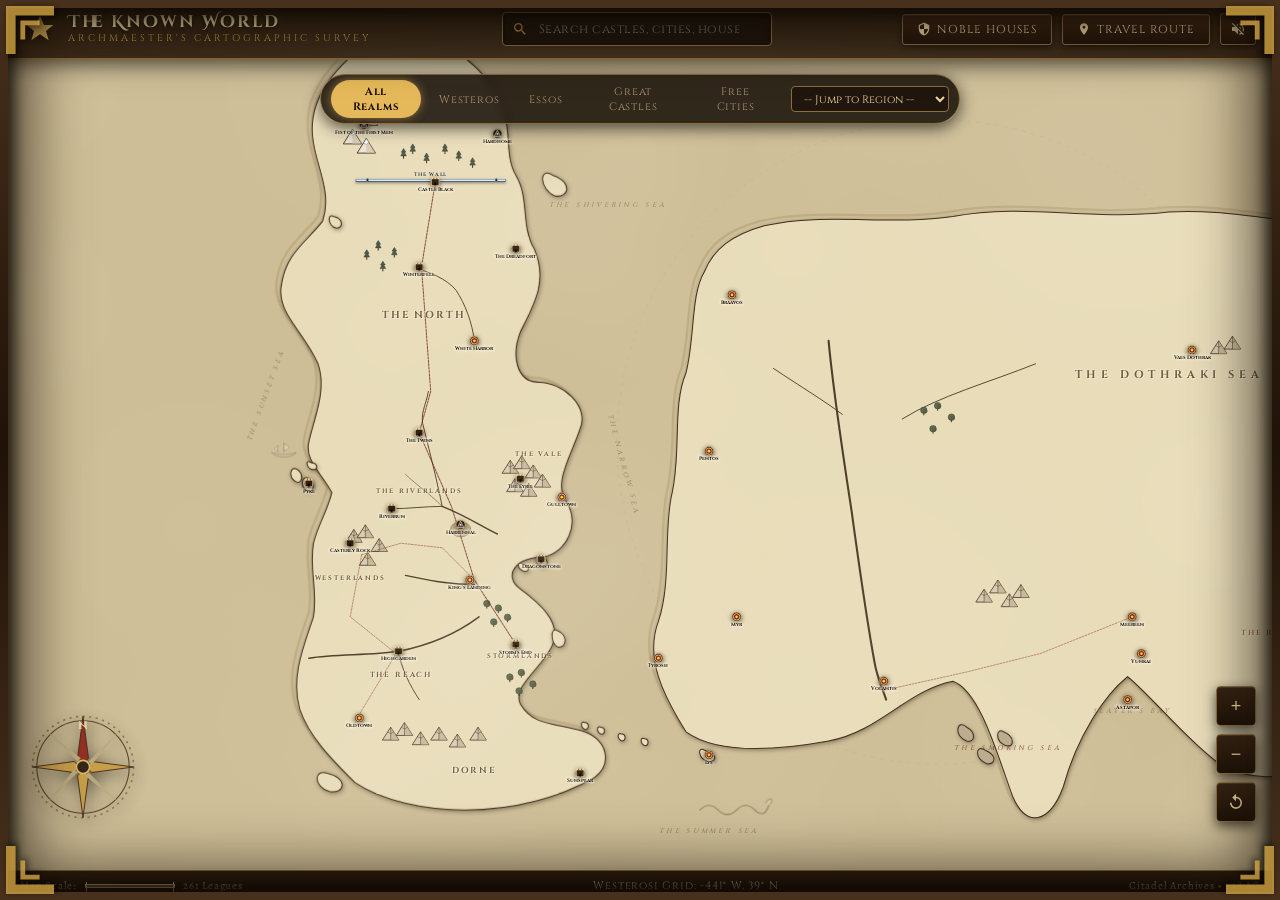
==== commit e6b8df86: "fixed issues" ====
--- a/index.html
+++ b/index.html
@@ -3,7 +3,7 @@
 <head>
   <meta charset="UTF-8">
   <meta name="viewport" content="width=device-width, initial-scale=1.0, maximum-scale=1.0, user-scalable=no, viewport-fit=cover">
-  <title>Game of Thrones-Map</title>
+  <title>A Song of Ice and Fire — Cartographic Survey of the Known World</title>
   
   <!-- Medieval Typography -->
   <link rel="preconnect" href="https://fonts.googleapis.com">
@@ -318,8 +318,6 @@
       width: 100%;
       height: 100%;
       display: block;
-      transform-origin: 0 0;
-      will-change: transform;
     }
 
     /* Canvas Atmospheric Fog / Mist Overlay */
@@ -2926,20 +2924,40 @@
         this.worldGroup = document.getElementById('map-world');
         this.viewport = document.getElementById('map-viewport');
         
-        // Base ViewBox dimensions (3200 x 2000)
+        // Base coordinate canvas: 3200 x 2000
         this.baseWidth = 3200;
         this.baseHeight = 2000;
         
-        // Camera Transform State
-        this.scale = 1.0;
-        this.minScale = 0.7;
-        this.maxScale = 4.5;
-        this.panX = 0;
-        this.panY = 0;
+        // Camera Zoom Boundaries
+        this.minZoom = 0.65;
+        this.maxZoom = 5.0;
+        this.zoom = 1.0;
         
+        // ViewBox camera state (SVG canonical units)
+        this.vb = {
+          x: 0,
+          y: 0,
+          w: 3200,
+          h: 2000
+        };
+        
+        // Interaction dragging state
         this.isPanning = false;
-        this.startX = 0;
-        this.startY = 0;
+        this.dragStartScreenX = 0;
+        this.dragStartScreenY = 0;
+        this.dragStartVbX = 0;
+        this.dragStartVbY = 0;
+
+        // Touch pinch state
+        this.isPinching = false;
+        this.pinchStartDist = 0;
+        this.pinchStartZoom = 1;
+        this.pinchMidX = 0;
+        this.pinchMidY = 0;
+        this.pinchSvgPoint = { x: 0, y: 0 };
+
+        // Camera animation frame
+        this.animFrameId = null;
         
         // Active selections
         this.selectedLocation = null;
@@ -2965,56 +2983,159 @@
         this.renderMarkers();
         this.populateSelects();
         this.setupFogParticles();
-        this.centerInitialView();
+        this.centerInitialView(false);
         this.animateFog();
       }
 
       /* ------------------------------------------------------------------------
-         COORDINATES & CAMERA TRANSFORM
+         COORDINATES & CAMERA TRANSFORM (VIEWBOX ENGINE)
          ------------------------------------------------------------------------ */
-      centerInitialView() {
-        // Focus comfortably on Westeros and Western Essos
-        this.panX = -180;
-        this.panY = -120;
-        this.scale = 1.15;
-        this.applyTransform();
-      }
-
-      applyTransform(smooth = false) {
+      centerInitialView(smooth = false) {
+        // Frame Westeros, Narrow Sea, and Western Essos centered around (950, 1050)
+        this.zoomToCenter(950, 1050, 1.15, smooth);
+      }
+
+      applyViewBox() {
+        this.svg.setAttribute('viewBox', `${this.vb.x} ${this.vb.y} ${this.vb.w} ${this.vb.h}`);
+        this.updateScaleBar();
+      }
+
+      zoomToCenter(cx, cy, targetZoom, smooth = false) {
+        const z = Math.max(this.minZoom, Math.min(this.maxZoom, targetZoom));
+        const w = this.baseWidth / z;
+        const h = this.baseHeight / z;
+        const x = cx - w / 2;
+        const y = cy - h / 2;
+
         if (smooth) {
-          this.worldGroup.style.transition = 'transform 0.6s cubic-bezier(0.2, 0.9, 0.3, 1)';
-          setTimeout(() => {
-            this.worldGroup.style.transition = '';
-          }, 650);
+          this.animateViewBox(x, y, w, h);
+        } else {
+          this.cancelAnimation();
+          this.vb.x = x;
+          this.vb.y = y;
+          this.vb.w = w;
+          this.vb.h = h;
+          this.zoom = z;
+          this.applyViewBox();
         }
-        this.worldGroup.setAttribute(
-          'transform',
-          `translate(${this.panX}, ${this.panY}) scale(${this.scale})`
-        );
-        this.updateScaleBar();
-      }
-
-      flyTo(targetX, targetY, targetScale = 2.2) {
+      }
+
+      screenToSVG(screenX, screenY) {
+        const pt = this.svg.createSVGPoint();
+        pt.x = screenX;
+        pt.y = screenY;
+        const ctm = this.svg.getScreenCTM();
+        if (ctm) {
+          return pt.matrixTransform(ctm.inverse());
+        }
+        const rect = this.svg.getBoundingClientRect();
+        return {
+          x: this.vb.x + ((screenX - rect.left) / rect.width) * this.vb.w,
+          y: this.vb.y + ((screenY - rect.top) / rect.height) * this.vb.h
+        };
+      }
+
+      zoomAtPoint(screenX, screenY, factor) {
+        this.cancelAnimation();
+        const targetZoom = Math.max(this.minZoom, Math.min(this.maxZoom, this.zoom * factor));
+        if (Math.abs(targetZoom - this.zoom) < 0.0001) return;
+
+        const svgPoint = this.screenToSVG(screenX, screenY);
+        const rect = this.svg.getBoundingClientRect();
+        const rx = Math.max(0, Math.min(1, (screenX - rect.left) / rect.width));
+        const ry = Math.max(0, Math.min(1, (screenY - rect.top) / rect.height));
+
+        const newW = this.baseWidth / targetZoom;
+        const newH = this.baseHeight / targetZoom;
+
+        this.vb.x = svgPoint.x - rx * newW;
+        this.vb.y = svgPoint.y - ry * newH;
+        this.vb.w = newW;
+        this.vb.h = newH;
+        this.zoom = targetZoom;
+
+        this.applyViewBox();
+      }
+
+      zoomBy(factor, smooth = true) {
         const rect = this.viewport.getBoundingClientRect();
-        // Calculate viewport center in SVG coordinates
-        const vpCenterX = rect.width / 2;
-        const vpCenterY = rect.height / 2;
-
-        // Map scale ratios
-        const svgScaleX = rect.width / this.baseWidth;
-        const svgScaleY = rect.height / this.baseHeight;
-        const fitScale = Math.min(svgScaleX, svgScaleY);
-
-        this.scale = targetScale;
-        this.panX = (this.baseWidth / 2) - targetX * targetScale;
-        this.panY = (this.baseHeight / 2) - targetY * targetScale;
-
-        this.applyTransform(true);
+        const screenCenterX = rect.left + rect.width / 2;
+        const screenCenterY = rect.top + rect.height / 2;
+
+        const targetZoom = Math.max(this.minZoom, Math.min(this.maxZoom, this.zoom * factor));
+        if (Math.abs(targetZoom - this.zoom) < 0.0001) return;
+
+        const svgCenter = this.screenToSVG(screenCenterX, screenCenterY);
+        const newW = this.baseWidth / targetZoom;
+        const newH = this.baseHeight / targetZoom;
+        const targetX = svgCenter.x - newW / 2;
+        const targetY = svgCenter.y - newH / 2;
+
+        if (smooth) {
+          this.animateViewBox(targetX, targetY, newW, newH);
+        } else {
+          this.cancelAnimation();
+          this.vb.x = targetX;
+          this.vb.y = targetY;
+          this.vb.w = newW;
+          this.vb.h = newH;
+          this.zoom = targetZoom;
+          this.applyViewBox();
+        }
+      }
+
+      flyTo(targetX, targetY, targetZoom = 2.2) {
+        const z = Math.max(this.minZoom, Math.min(this.maxZoom, targetZoom));
+        const w = this.baseWidth / z;
+        const h = this.baseHeight / z;
+        const x = targetX - w / 2;
+        const y = targetY - h / 2;
+        this.animateViewBox(x, y, w, h);
+      }
+
+      animateViewBox(targetX, targetY, targetW, targetH, duration = 650) {
+        this.cancelAnimation();
+        const startX = this.vb.x;
+        const startY = this.vb.y;
+        const startW = this.vb.w;
+        const startH = this.vb.h;
+        const startTime = performance.now();
+
+        const step = (now) => {
+          const elapsed = now - startTime;
+          const progress = Math.min(1, elapsed / duration);
+          // Easing function (easeInOutCubic)
+          const ease = progress < 0.5 
+            ? 4 * progress * progress * progress 
+            : 1 - Math.pow(-2 * progress + 2, 3) / 2;
+
+          this.vb.x = startX + (targetX - startX) * ease;
+          this.vb.y = startY + (targetY - startY) * ease;
+          this.vb.w = startW + (targetW - startW) * ease;
+          this.vb.h = startH + (targetH - startH) * ease;
+          this.zoom = this.baseWidth / this.vb.w;
+
+          this.applyViewBox();
+
+          if (progress < 1) {
+            this.animFrameId = requestAnimationFrame(step);
+          } else {
+            this.animFrameId = null;
+          }
+        };
+
+        this.animFrameId = requestAnimationFrame(step);
+      }
+
+      cancelAnimation() {
+        if (this.animFrameId) {
+          cancelAnimationFrame(this.animFrameId);
+          this.animFrameId = null;
+        }
       }
 
       updateScaleBar() {
-        // Calculate dynamic leagues per tick
-        const leagues = Math.round(300 / this.scale);
+        const leagues = Math.round(300 / this.zoom);
         const rulerText = document.querySelector('.scale-bar-wrapper span:last-child');
         if (rulerText) rulerText.textContent = `${leagues} Leagues`;
       }
@@ -3087,7 +3208,7 @@
         document.getElementById('info-panel').classList.add('open');
 
         // Center map smoothly on the clicked location
-        this.flyTo(loc.x, loc.y, Math.max(this.scale, 1.8));
+        this.flyTo(loc.x, loc.y, Math.max(this.zoom, 1.8));
 
         // Update footer coordinates
         document.getElementById('coord-readout').textContent = 
@@ -3326,17 +3447,32 @@
         // Panning with Mouse
         this.viewport.addEventListener('mousedown', (e) => {
           if (e.target.closest('#info-panel') || e.target.closest('.hud-controls') || e.target.closest('.map-filter-bar')) return;
+          this.cancelAnimation();
           this.isPanning = true;
-          this.startX = e.clientX - this.panX;
-          this.startY = e.clientY - this.panY;
+          this.dragStartScreenX = e.clientX;
+          this.dragStartScreenY = e.clientY;
+          this.dragStartVbX = this.vb.x;
+          this.dragStartVbY = this.vb.y;
           this.viewport.classList.add('panning');
         });
 
         window.addEventListener('mousemove', (e) => {
-          if (!this.isPanning) return;
-          this.panX = e.clientX - this.startX;
-          this.panY = e.clientY - this.startY;
-          this.applyTransform();
+          if (this.isPanning) {
+            const rect = this.svg.getBoundingClientRect();
+            const dx = (e.clientX - this.dragStartScreenX) * (this.vb.w / rect.width);
+            const dy = (e.clientY - this.dragStartScreenY) * (this.vb.h / rect.height);
+            this.vb.x = this.dragStartVbX - dx;
+            this.vb.y = this.dragStartVbY - dy;
+            this.applyViewBox();
+          } else if (!this.selectedLocation) {
+            const svgPt = this.screenToSVG(e.clientX, e.clientY);
+            if (svgPt) {
+              const readout = document.getElementById('coord-readout');
+              if (readout) {
+                readout.textContent = `Westerosi Grid: ${Math.round(svgPt.x)}° W, ${Math.round(svgPt.y)}° N`;
+              }
+            }
+          }
         });
 
         window.addEventListener('mouseup', () => {
@@ -3345,19 +3481,27 @@
         });
 
         // Touch Panning & Pinch-to-Zoom
-        let touchStartDist = 0;
         this.viewport.addEventListener('touchstart', (e) => {
           if (e.target.closest('#info-panel') || e.target.closest('.hud-controls') || e.target.closest('.map-filter-bar') || e.target.closest('#mobile-bottom-nav')) return;
+          this.cancelAnimation();
           if (e.touches.length === 1) {
             this.isPanning = true;
-            this.startX = e.touches[0].clientX - this.panX;
-            this.startY = e.touches[0].clientY - this.panY;
+            this.isPinching = false;
+            this.dragStartScreenX = e.touches[0].clientX;
+            this.dragStartScreenY = e.touches[0].clientY;
+            this.dragStartVbX = this.vb.x;
+            this.dragStartVbY = this.vb.y;
           } else if (e.touches.length === 2) {
             this.isPanning = false;
-            touchStartDist = Math.hypot(
+            this.isPinching = true;
+            this.pinchStartDist = Math.hypot(
               e.touches[0].clientX - e.touches[1].clientX,
               e.touches[0].clientY - e.touches[1].clientY
             );
+            this.pinchStartZoom = this.zoom;
+            this.pinchMidX = (e.touches[0].clientX + e.touches[1].clientX) / 2;
+            this.pinchMidY = (e.touches[0].clientY + e.touches[1].clientY) / 2;
+            this.pinchSvgPoint = this.screenToSVG(this.pinchMidX, this.pinchMidY);
           }
         }, { passive: true });
 
@@ -3365,24 +3509,41 @@
           if (e.target.closest('#info-panel') || e.target.closest('.hud-controls') || e.target.closest('.map-filter-bar') || e.target.closest('#mobile-bottom-nav')) return;
           if (this.isPanning && e.touches.length === 1) {
             e.preventDefault();
-            this.panX = e.touches[0].clientX - this.startX;
-            this.panY = e.touches[0].clientY - this.startY;
-            this.applyTransform();
-          } else if (e.touches.length === 2) {
+            const rect = this.svg.getBoundingClientRect();
+            const dx = (e.touches[0].clientX - this.dragStartScreenX) * (this.vb.w / rect.width);
+            const dy = (e.touches[0].clientY - this.dragStartScreenY) * (this.vb.h / rect.height);
+            this.vb.x = this.dragStartVbX - dx;
+            this.vb.y = this.dragStartVbY - dy;
+            this.applyViewBox();
+          } else if (this.isPinching && e.touches.length === 2) {
             e.preventDefault();
             const currentDist = Math.hypot(
               e.touches[0].clientX - e.touches[1].clientX,
               e.touches[0].clientY - e.touches[1].clientY
             );
-            const factor = currentDist / touchStartDist;
-            this.scale = Math.min(this.maxScale, Math.max(this.minScale, this.scale * factor));
-            touchStartDist = currentDist;
-            this.applyTransform();
+            if (this.pinchStartDist > 0) {
+              const scaleFactor = currentDist / this.pinchStartDist;
+              const targetZoom = Math.max(this.minZoom, Math.min(this.maxZoom, this.pinchStartZoom * scaleFactor));
+              const rect = this.svg.getBoundingClientRect();
+              const rx = (this.pinchMidX - rect.left) / rect.width;
+              const ry = (this.pinchMidY - rect.top) / rect.height;
+
+              const newW = this.baseWidth / targetZoom;
+              const newH = this.baseHeight / targetZoom;
+
+              this.vb.x = this.pinchSvgPoint.x - rx * newW;
+              this.vb.y = this.pinchSvgPoint.y - ry * newH;
+              this.vb.w = newW;
+              this.vb.h = newH;
+              this.zoom = targetZoom;
+              this.applyViewBox();
+            }
           }
         }, { passive: false });
 
         this.viewport.addEventListener('touchend', () => {
           this.isPanning = false;
+          this.isPinching = false;
         });
 
         // Swipe-down detection on mobile info drawer to dismiss
@@ -3402,38 +3563,25 @@
           }, { passive: true });
         }
 
-        // Mouse Wheel Zoom
+        // Mouse Wheel Zoom (Anchored exactly at mouse position)
         this.viewport.addEventListener('wheel', (e) => {
           e.preventDefault();
           const zoomFactor = e.deltaY < 0 ? 1.15 : 0.85;
-          const newScale = Math.min(this.maxScale, Math.max(this.minScale, this.scale * zoomFactor));
-
-          // Center zoom at cursor position
-          const rect = this.viewport.getBoundingClientRect();
-          const mouseX = e.clientX - rect.left;
-          const mouseY = e.clientY - rect.top;
-
-          this.panX = mouseX - (mouseX - this.panX) * (newScale / this.scale);
-          this.panY = mouseY - (mouseY - this.panY) * (newScale / this.scale);
-          this.scale = newScale;
-
-          this.applyTransform();
+          this.zoomAtPoint(e.clientX, e.clientY, zoomFactor);
         }, { passive: false });
 
-        // HUD Zoom buttons
+        // HUD Zoom buttons (Zooms cleanly at center of screen)
         document.getElementById('btn-zoom-in').addEventListener('click', () => {
-          this.scale = Math.min(this.maxScale, this.scale * 1.3);
-          this.applyTransform(true);
+          this.zoomBy(1.35, true);
         });
         document.getElementById('btn-zoom-out').addEventListener('click', () => {
-          this.scale = Math.max(this.minScale, this.scale * 0.75);
-          this.applyTransform(true);
+          this.zoomBy(0.74, true);
         });
         document.getElementById('btn-zoom-reset').addEventListener('click', () => {
-          this.centerInitialView();
+          this.centerInitialView(true);
         });
         document.getElementById('btn-brand-home').addEventListener('click', () => {
-          this.centerInitialView();
+          this.centerInitialView(true);
         });
 
         // Side Panel Close
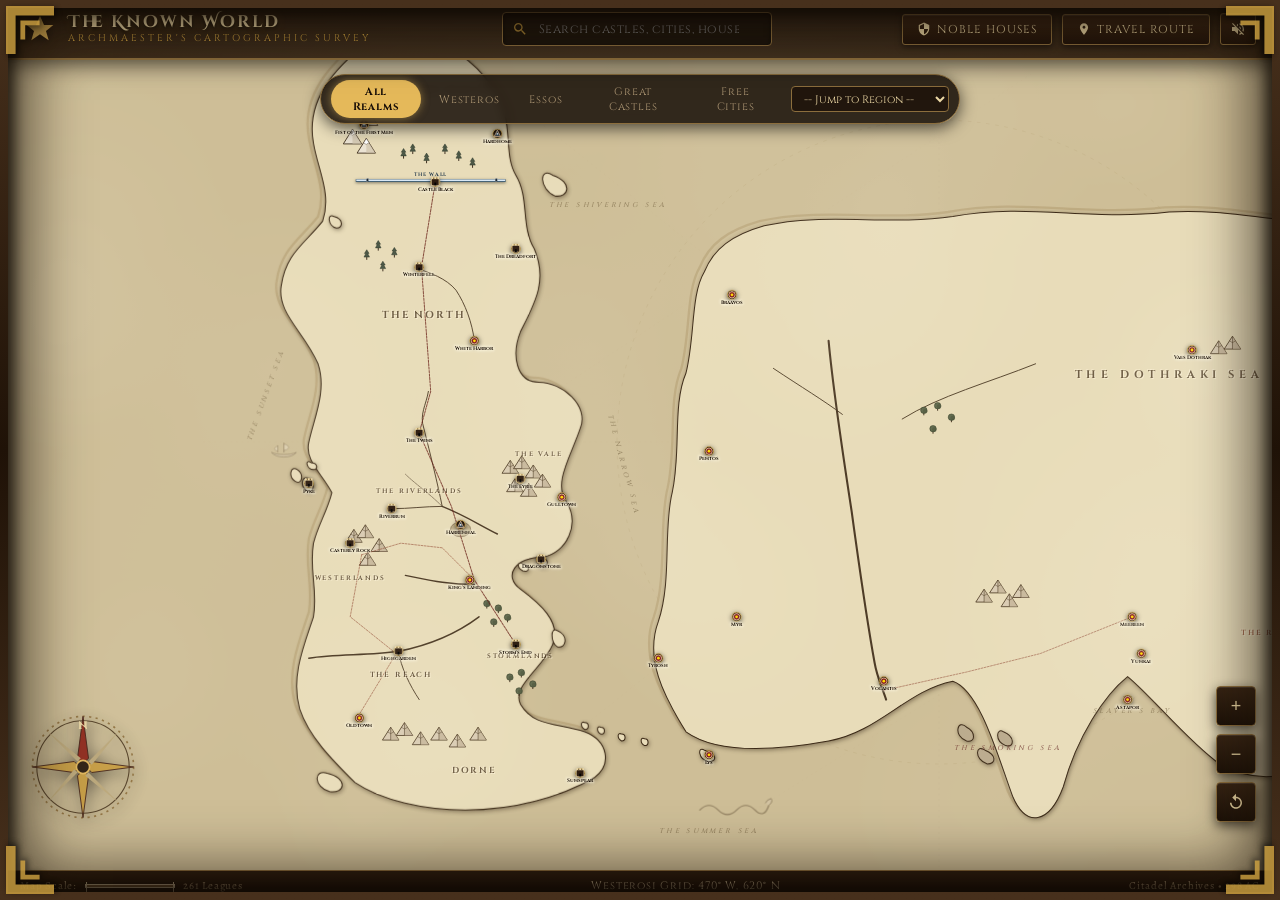
==== commit a61b7d51: "title changed" ====
--- a/index.html
+++ b/index.html
@@ -3,7 +3,7 @@
 <head>
   <meta charset="UTF-8">
   <meta name="viewport" content="width=device-width, initial-scale=1.0, maximum-scale=1.0, user-scalable=no, viewport-fit=cover">
-  <title>A Song of Ice and Fire — Cartographic Survey of the Known World</title>
+  <title>GOT-Cartographic Survey of the Known World</title>
   
   <!-- Medieval Typography -->
   <link rel="preconnect" href="https://fonts.googleapis.com">
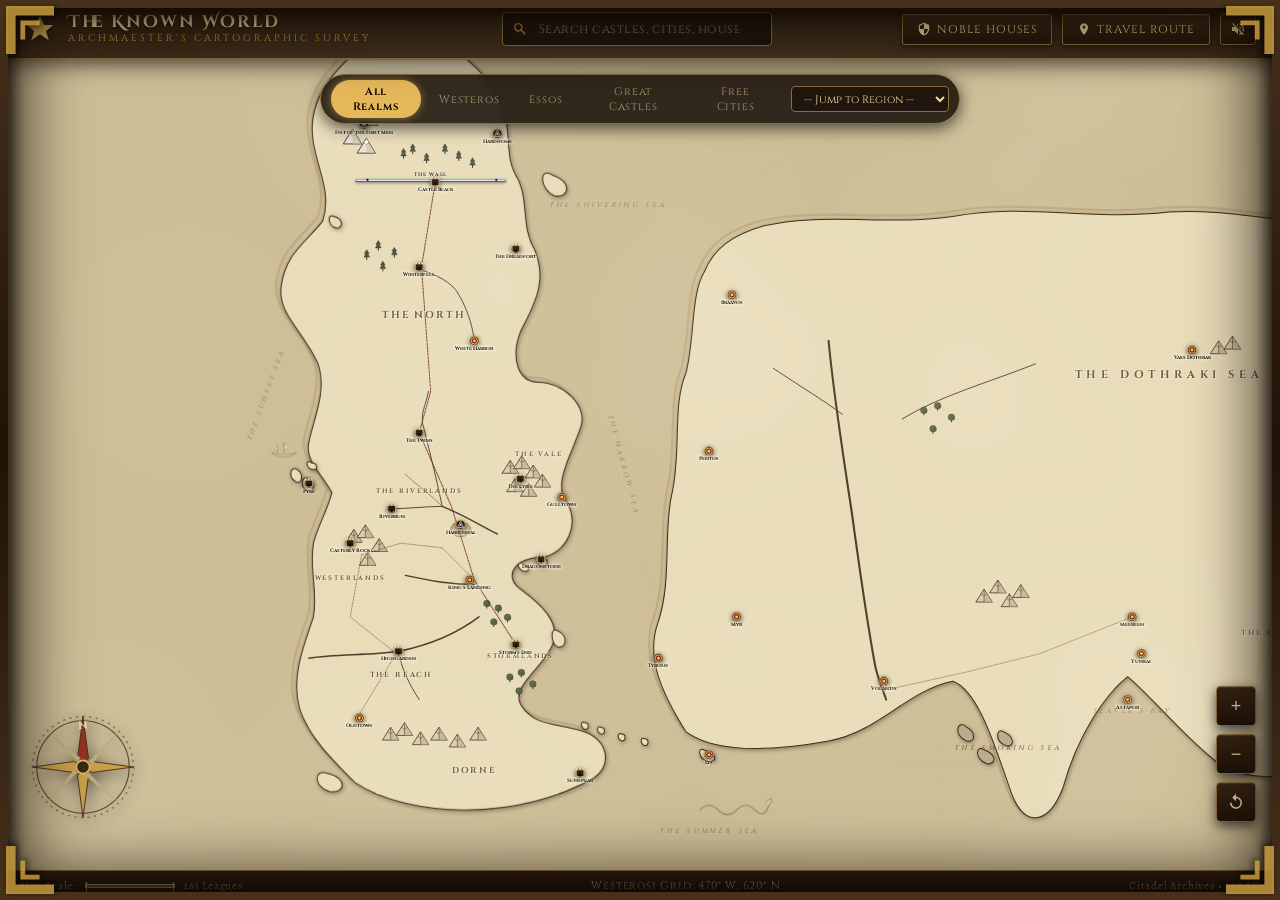
==== commit e960c25d: "title changed" ====
--- a/index.html
+++ b/index.html
@@ -3,7 +3,7 @@
 <head>
   <meta charset="UTF-8">
   <meta name="viewport" content="width=device-width, initial-scale=1.0, maximum-scale=1.0, user-scalable=no, viewport-fit=cover">
-  <title>GOT-Cartographic Survey of the Known World</title>
+  <title>GOT_Map</title>
   
   <!-- Medieval Typography -->
   <link rel="preconnect" href="https://fonts.googleapis.com">
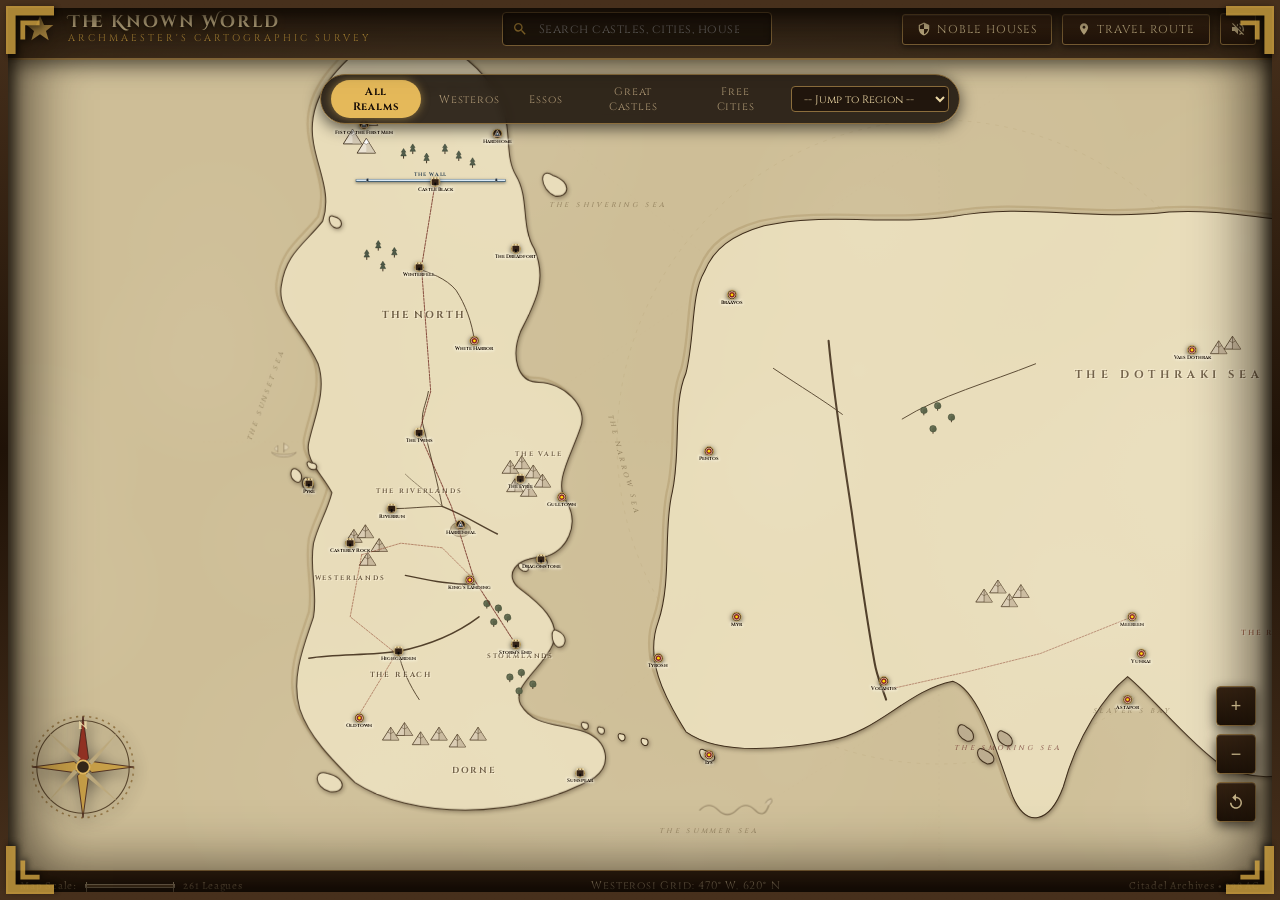
==== commit c07ceb3a: "music added" ====
--- a/index.html
+++ b/index.html
@@ -3,7 +3,7 @@
 <head>
   <meta charset="UTF-8">
   <meta name="viewport" content="width=device-width, initial-scale=1.0, maximum-scale=1.0, user-scalable=no, viewport-fit=cover">
-  <title>GOT_Map</title>
+  <title>Game Of Thrones - MAP</title>
   
   <!-- Medieval Typography -->
   <link rel="preconnect" href="https://fonts.googleapis.com">
@@ -3385,36 +3385,11 @@
       toggleAudio() {
         if (!this.audioPlaying) {
           try {
-            const AudioContext = window.AudioContext || window.webkitAudioContext;
-            this.audioCtx = new AudioContext();
-
-            // White noise buffer for gentle mountain wind
-            const bufferSize = this.audioCtx.sampleRate * 2;
-            const noiseBuffer = this.audioCtx.createBuffer(1, bufferSize, this.audioCtx.sampleRate);
-            const output = noiseBuffer.getChannelData(0);
-            for (let i = 0; i < bufferSize; i++) {
-              output[i] = Math.random() * 2 - 1;
-            }
-
-            const whiteNoise = this.audioCtx.createBufferSource();
-            whiteNoise.buffer = noiseBuffer;
-            whiteNoise.loop = true;
-
-            // Lowpass filter for deep muffled wind
-            const filter = this.audioCtx.createBiquadFilter();
-            filter.type = 'lowpass';
-            filter.frequency.setValueAtTime(260, this.audioCtx.currentTime);
-
-            // Subtle gain
-            const gain = this.audioCtx.createGain();
-            gain.gain.setValueAtTime(0.04, this.audioCtx.currentTime);
-
-            whiteNoise.connect(filter);
-            filter.connect(gain);
-            gain.connect(this.audioCtx.destination);
-
-            whiteNoise.start();
-            this.audioNoiseNode = whiteNoise;
+            // Play theme.mp3 from the same directory as index.html
+            this.audioElement = new Audio('theme.mp3');
+            this.audioElement.loop = true;
+            this.audioElement.volume = 0.3; // Adjust 0.0–1.0 to taste
+            this.audioElement.play();
             this.audioPlaying = true;
 
             document.getElementById('audio-icon-off').style.display = 'none';
@@ -3427,8 +3402,9 @@
             console.error('Audio initialization error:', e);
           }
         } else {
-          if (this.audioCtx) {
-            this.audioCtx.close();
+          if (this.audioElement) {
+            this.audioElement.pause();
+            this.audioElement = null;
           }
           this.audioPlaying = false;
           document.getElementById('audio-icon-off').style.display = 'block';
